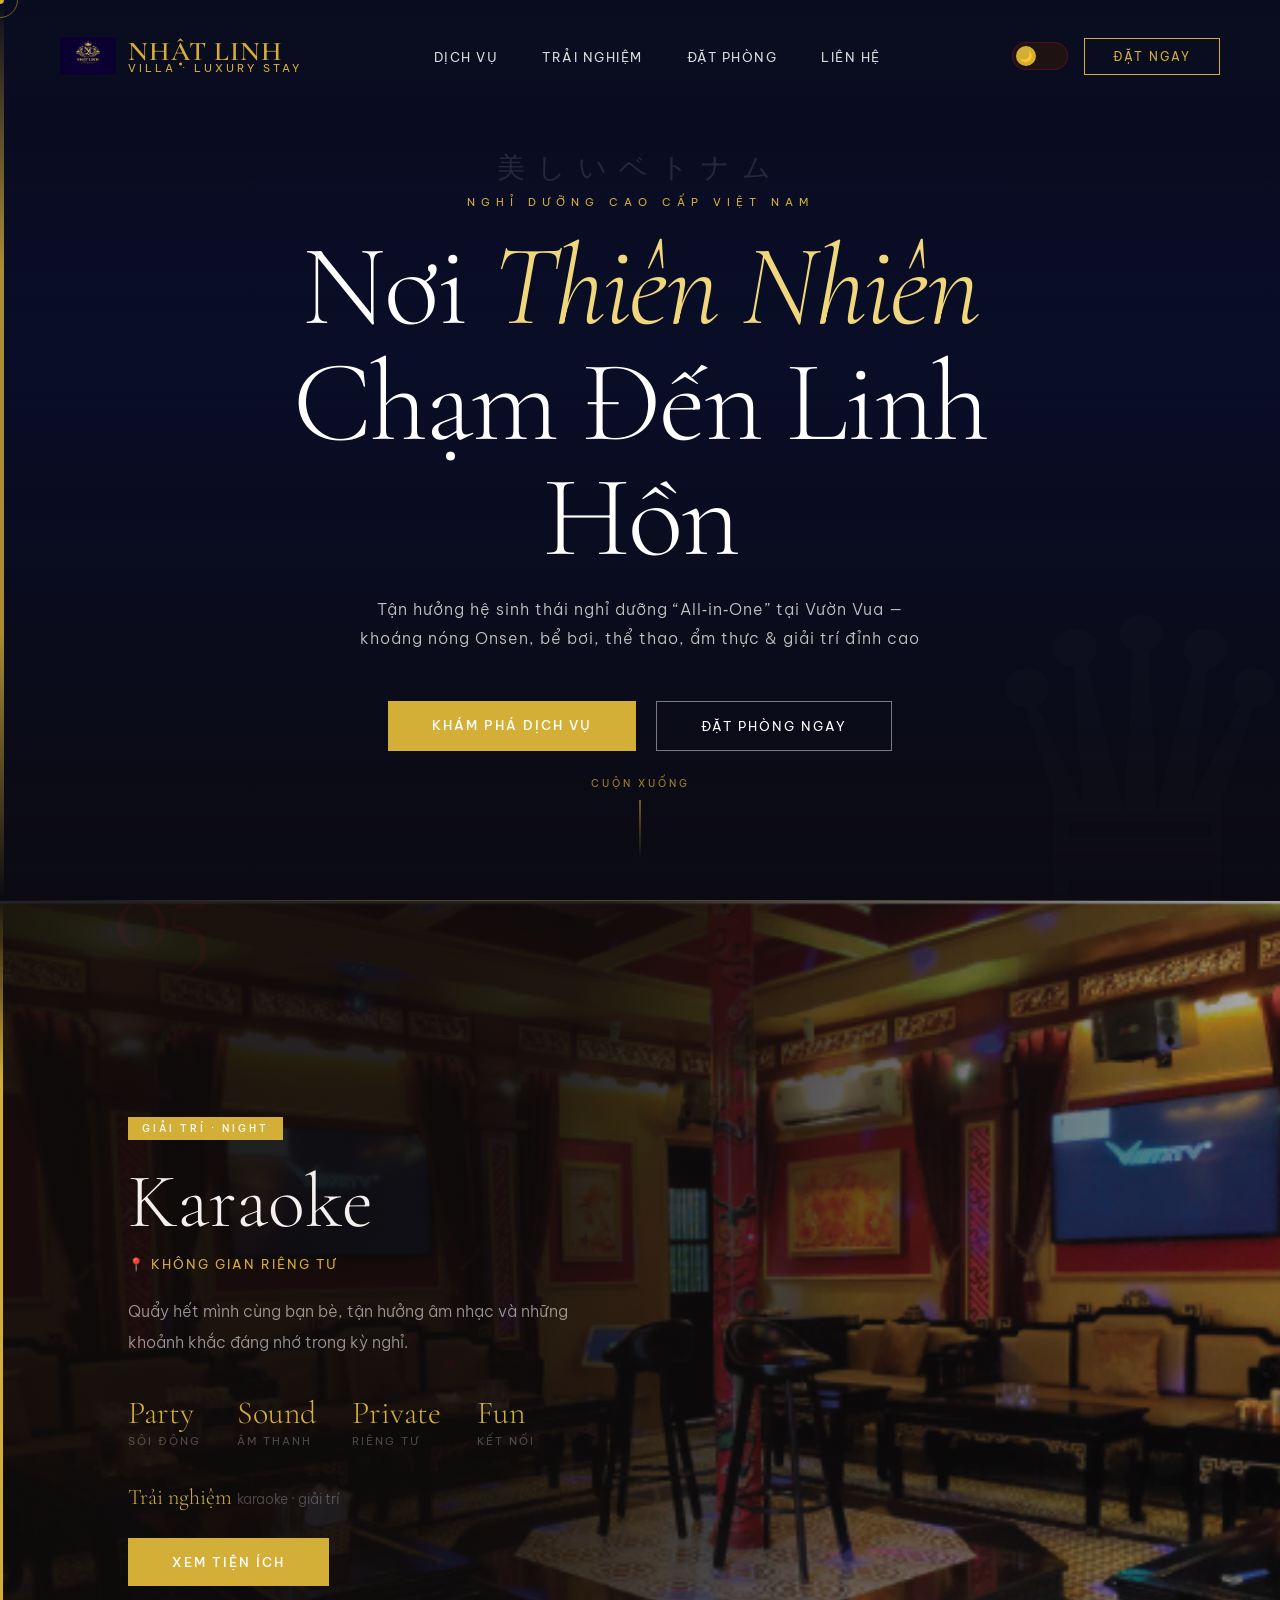
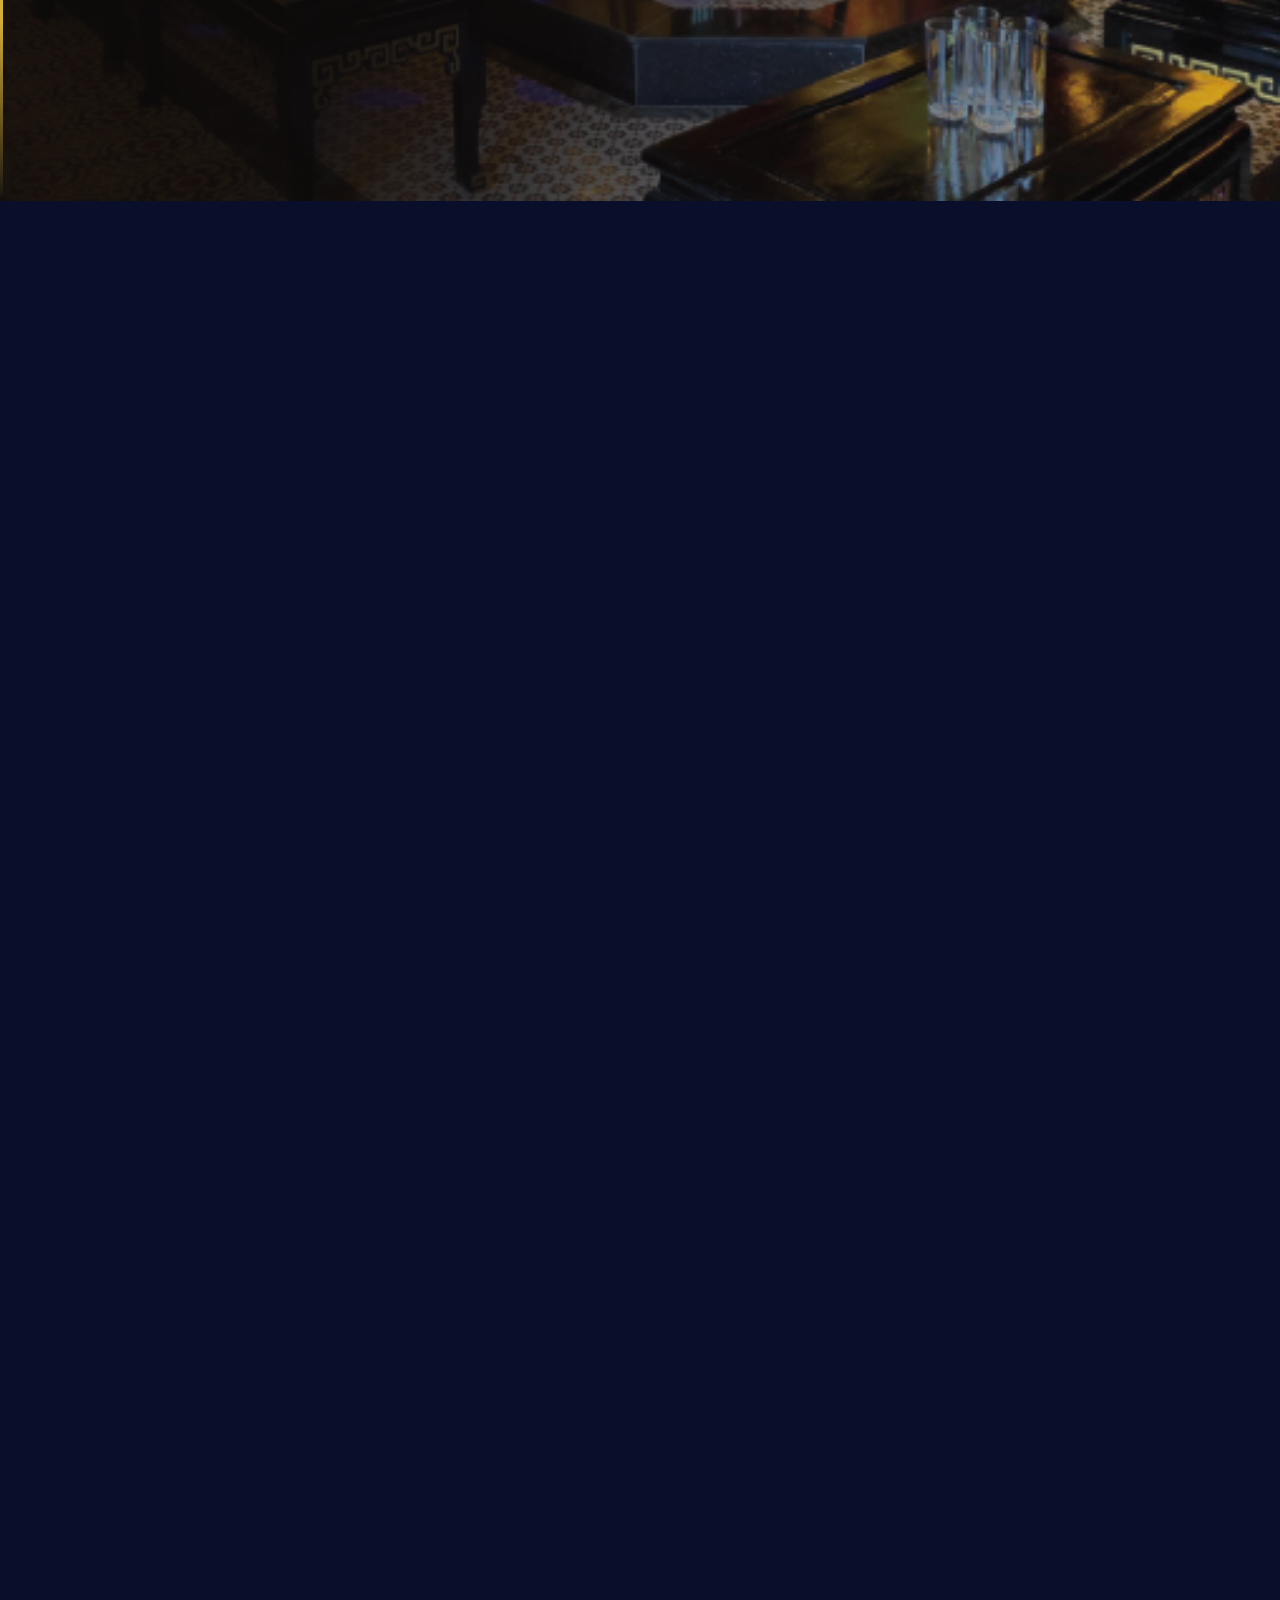
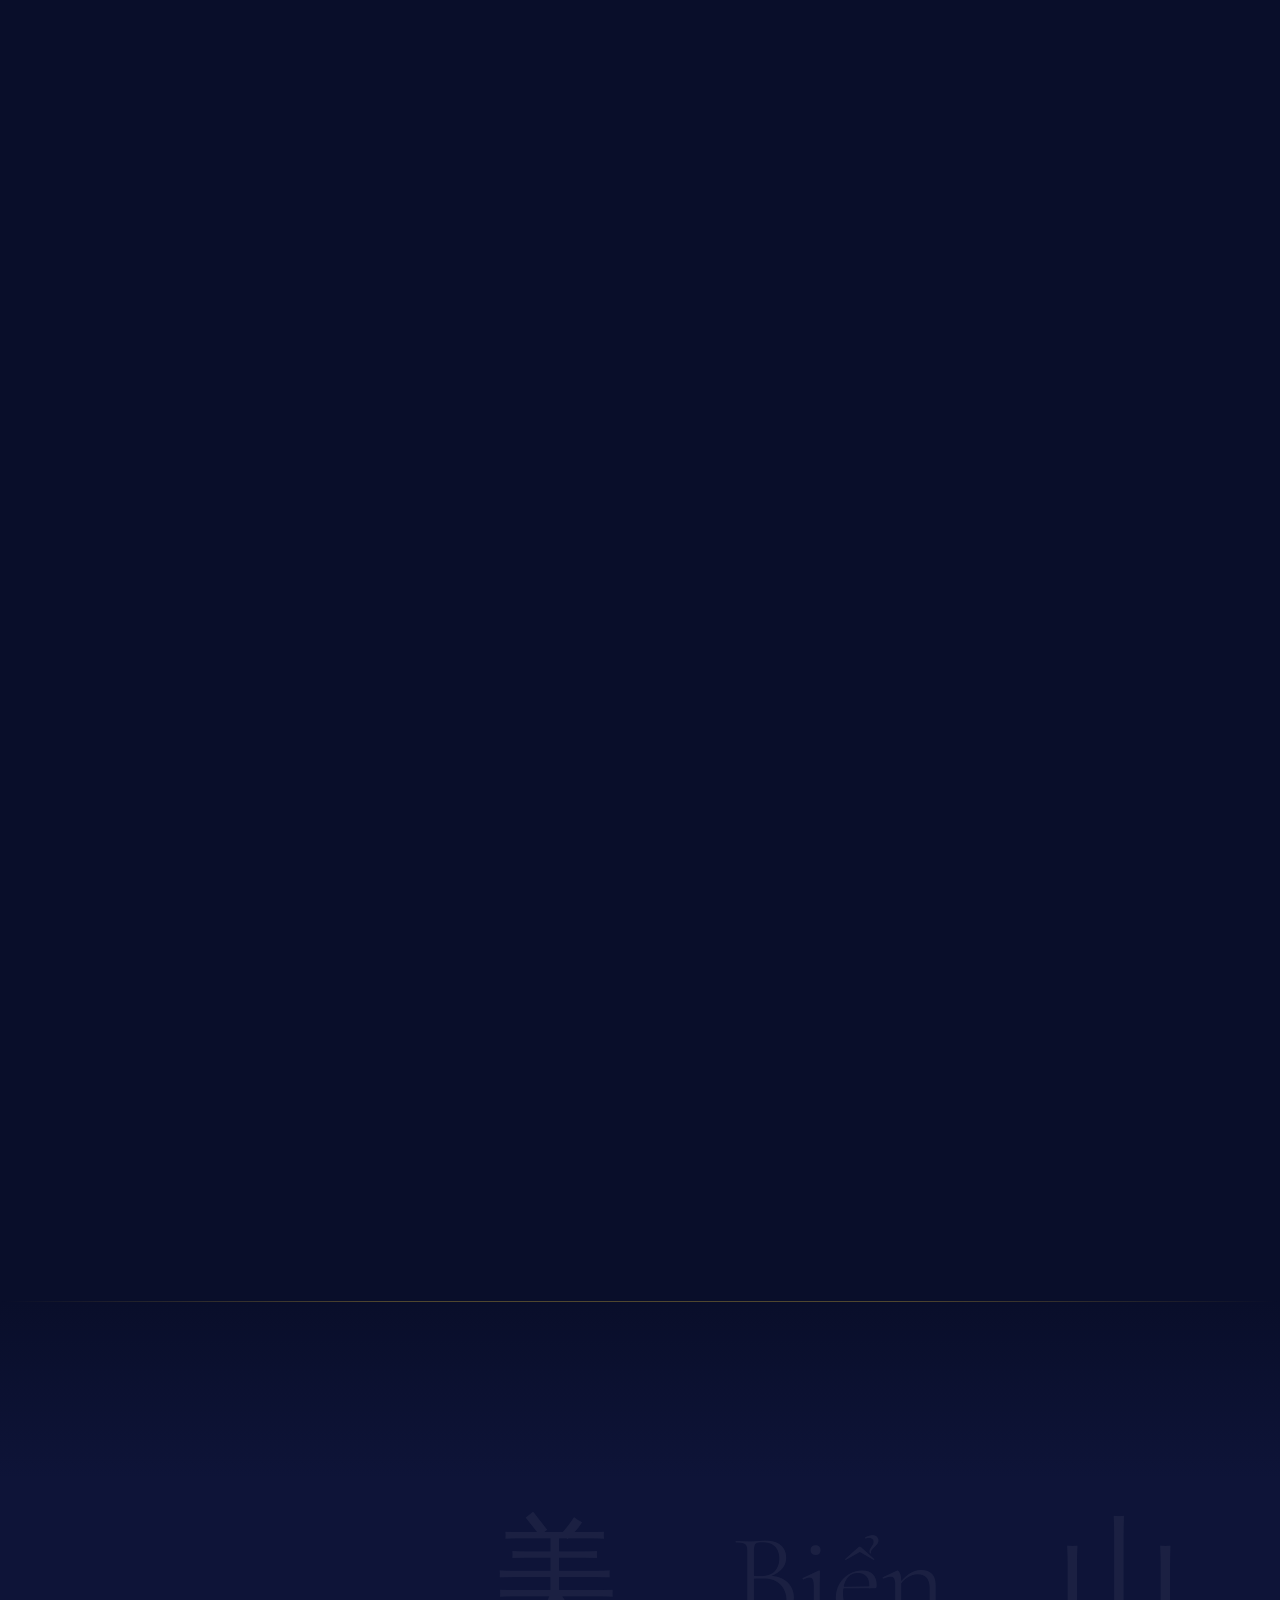
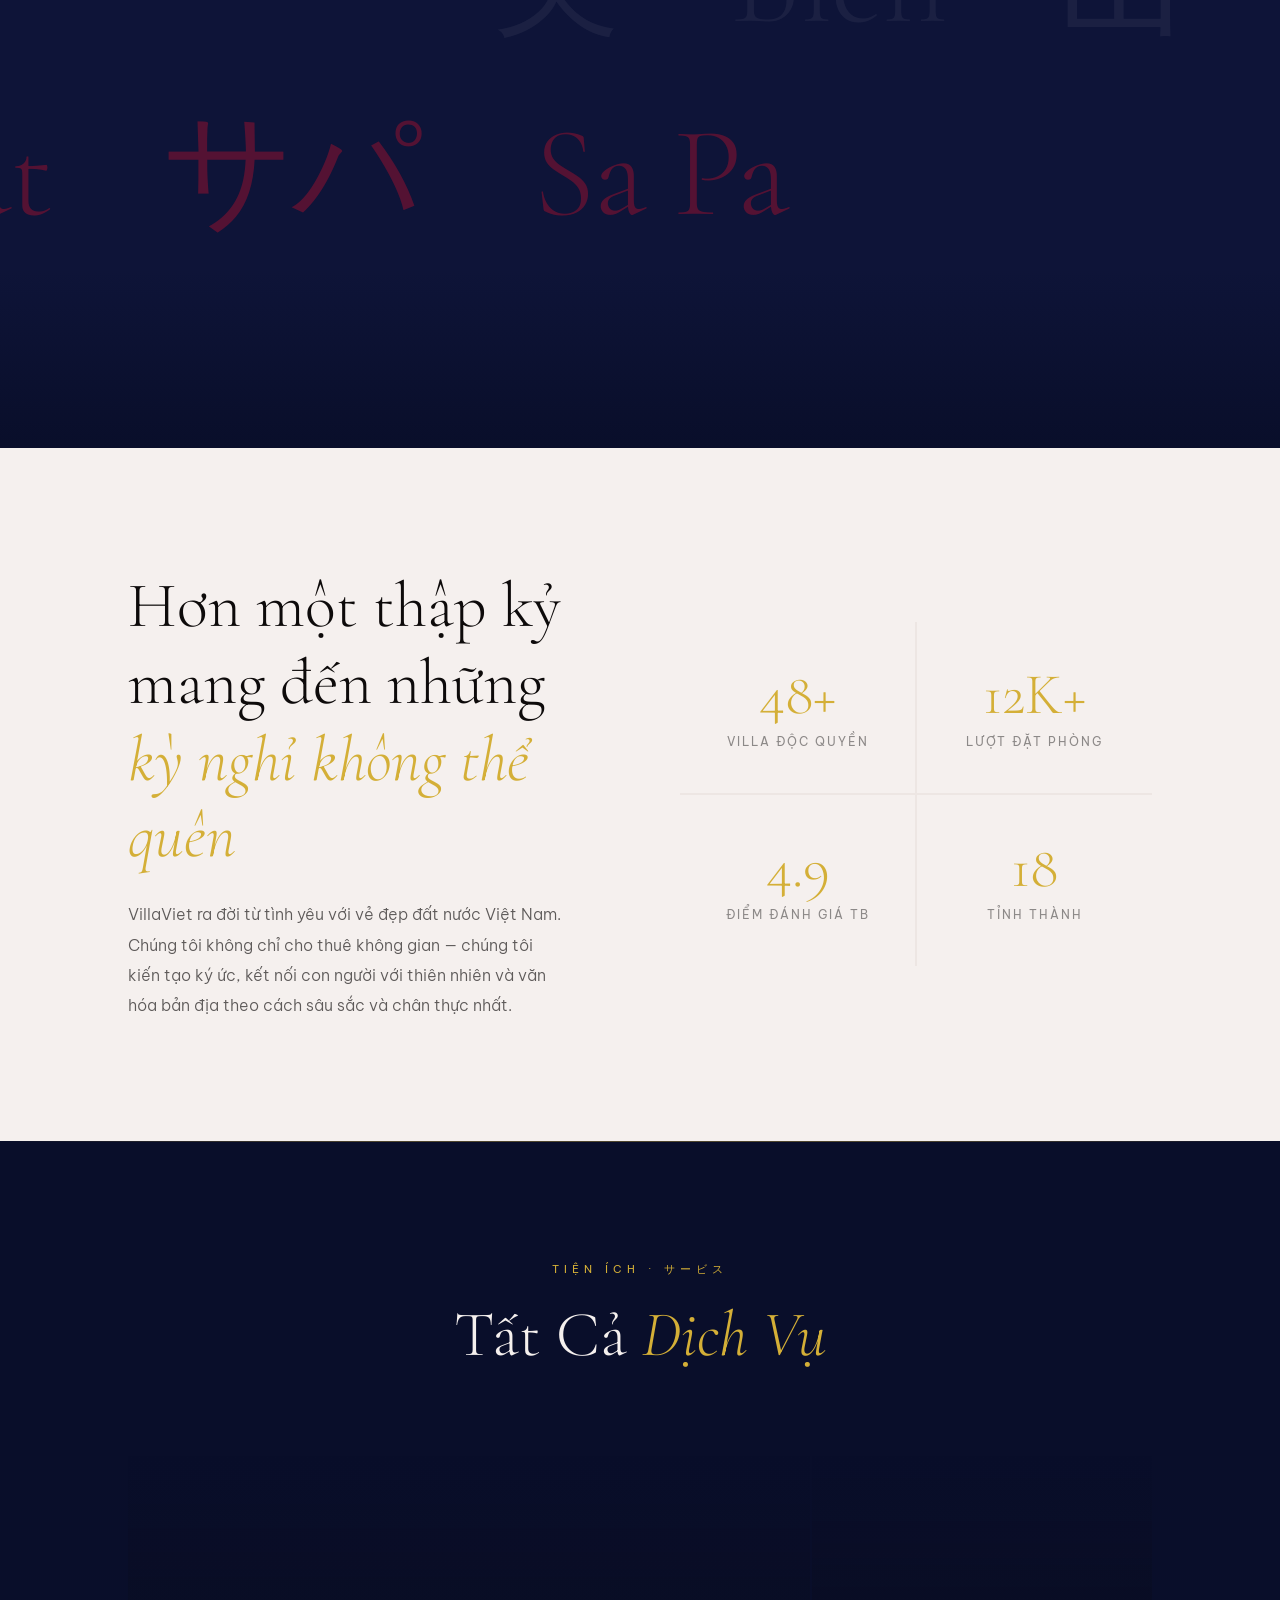
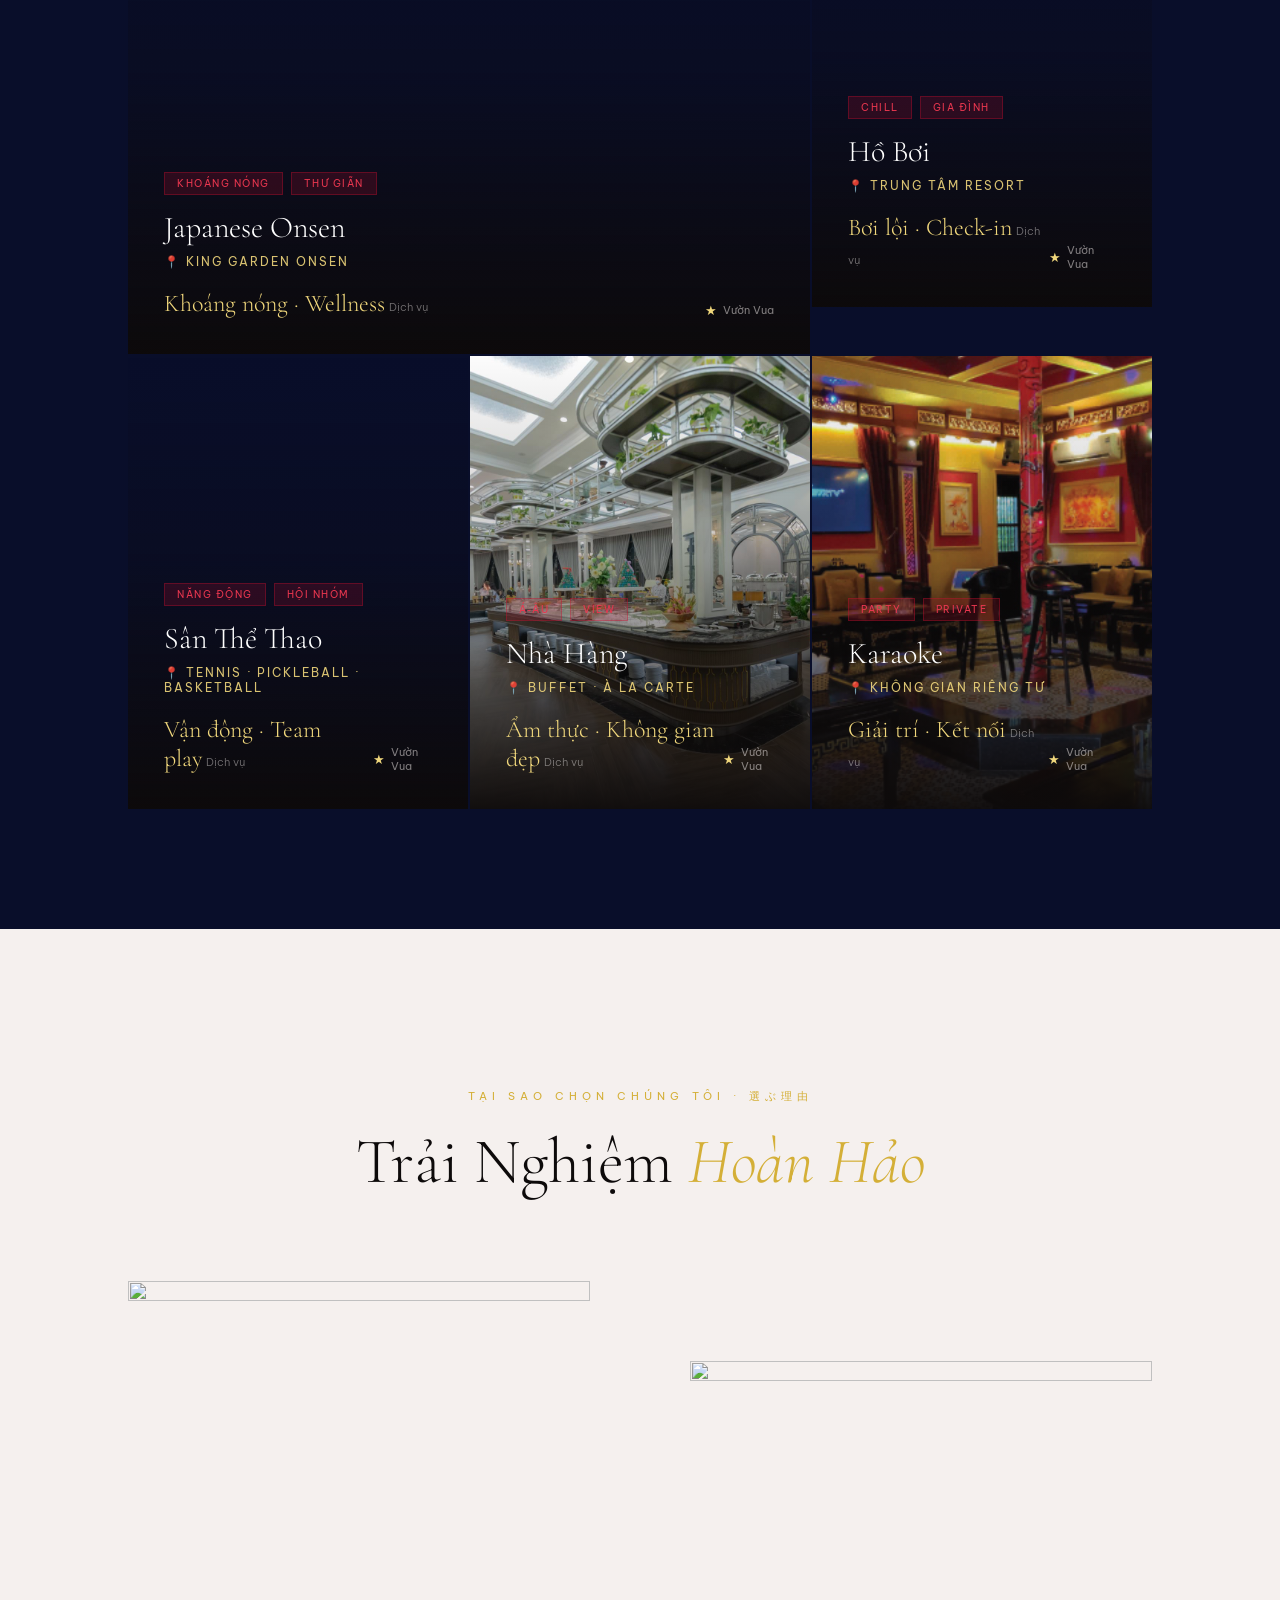
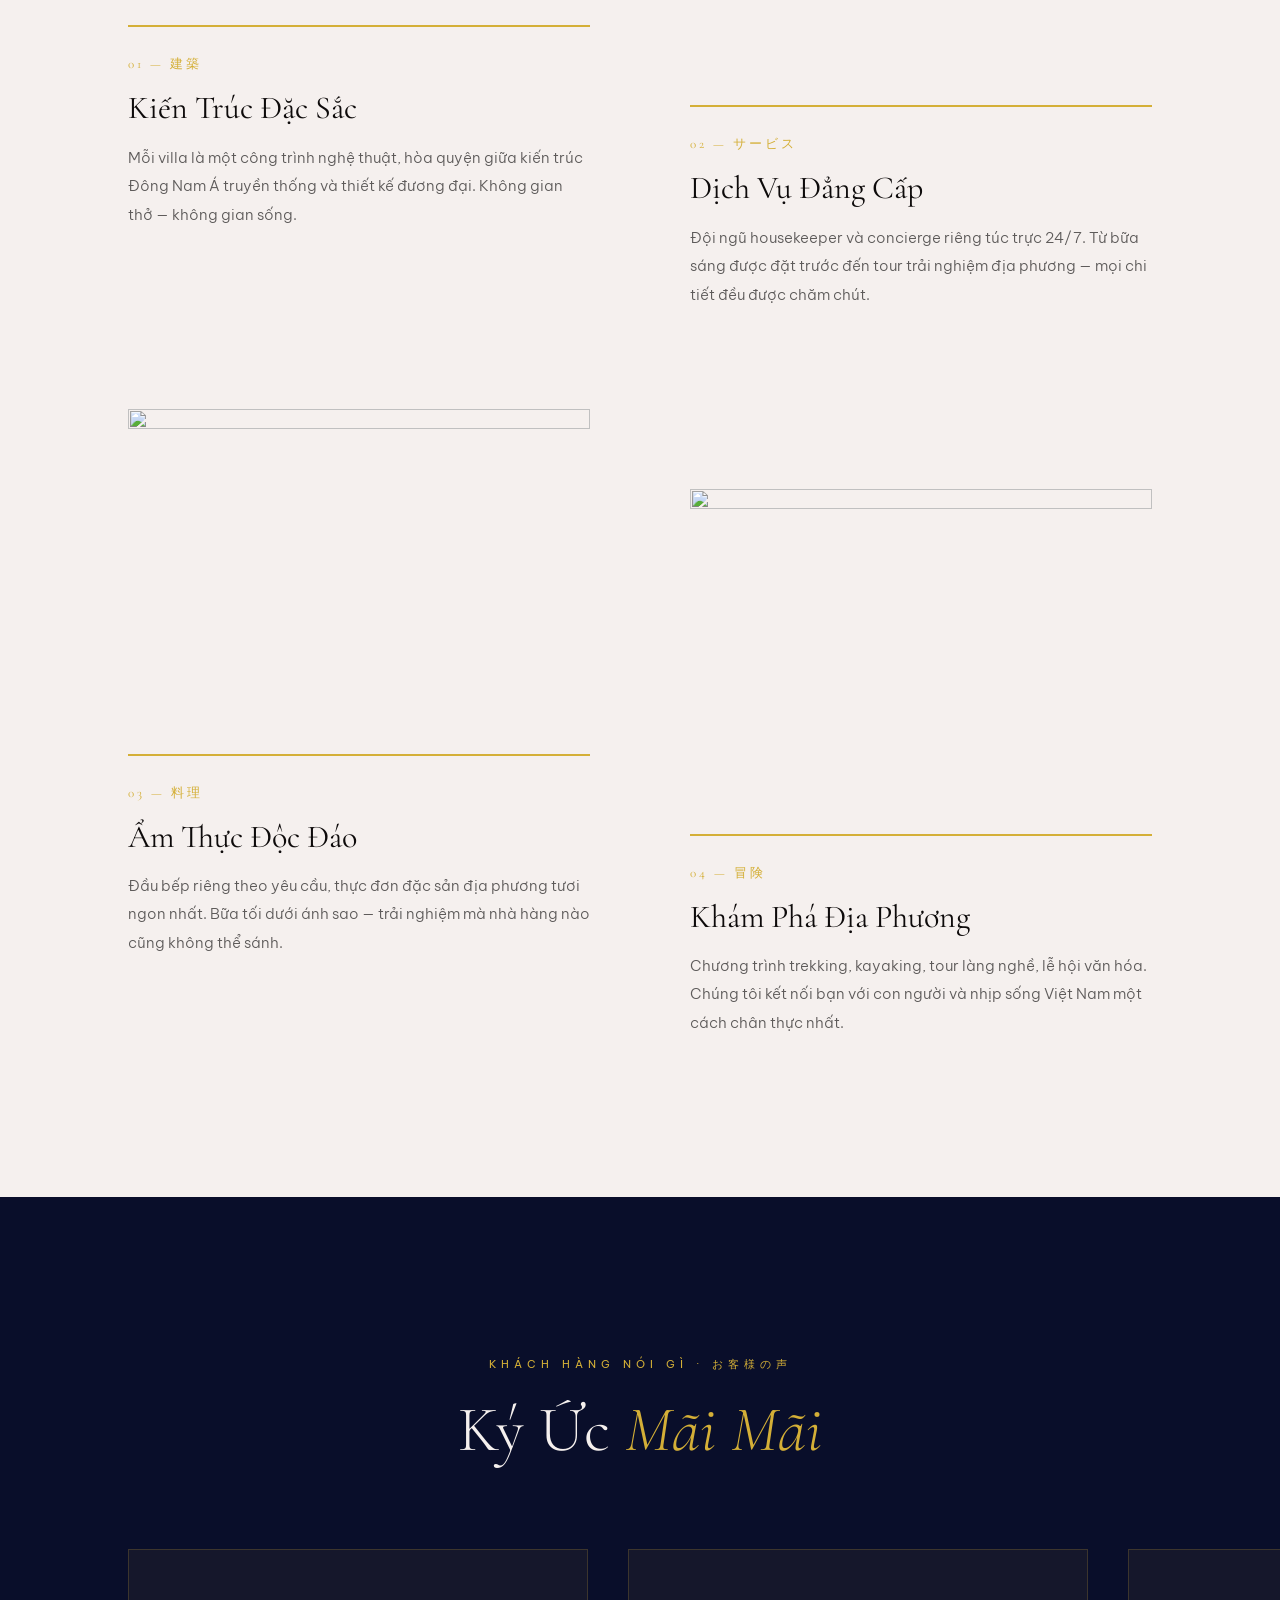
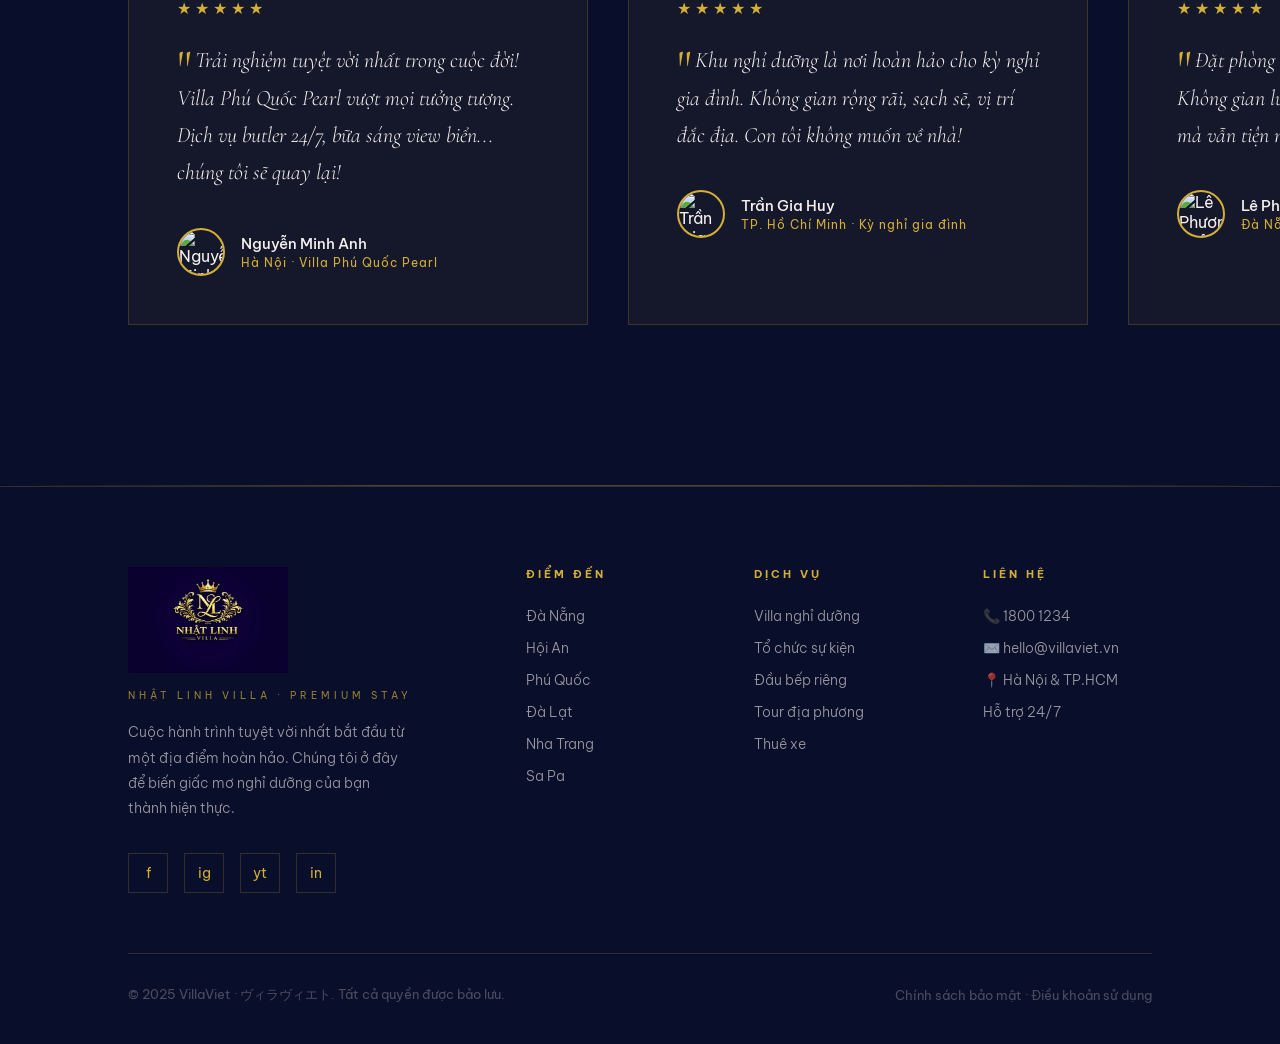
==== index.html @ 4b7b9adb "sds" ====
﻿<!DOCTYPE html>
<html lang="vi" data-theme="dark">
<head>
<meta charset="UTF-8">
<meta name="viewport" content="width=device-width, initial-scale=1.0">
<title>Vườn Vua Resort — Dịch vụ & Trải nghiệm</title>
<link href="https://fonts.googleapis.com/css2?family=Cormorant+Garamond:ital,wght@0,300;0,400;0,600;1,300;1,400&family=Be+Vietnam+Pro:wght@300;400;500;600&display=swap" rel="stylesheet">
<style>
  /* ═══════════════════════════════════════
     JAPANESE PALETTE
     Dark  → Sumi ink  #0D0A0A  + Aka red  #C8102E  + Shiro white  #F5F0EE
     Light → Shiro     #F5F0EE  + Aka red  #C8102E  + Sumi ink dark text
  ═══════════════════════════════════════ */
  :root {
    --red:       #D4AF37;
    --red-deep:  #A67C1C;
    --red-light: #F0D77C;
    --red-pale:  rgba(212,175,55,0.12);
    --red-glow:  rgba(212,175,55,0.25);
    --white:     #F5F0EE;
    --off-white: #EDE6E3;
    --transition-theme: background 0.55s cubic-bezier(0.23,1,0.32,1),
                        color 0.55s cubic-bezier(0.23,1,0.32,1),
                        border-color 0.55s, box-shadow 0.55s;
  }

  /* ── DARK (Sumi) ── */
  [data-theme="dark"] {
    --bg:           #090E2A;
    --bg2:          #0E1438;
    --bg3:          #131B46;
    --surface:      rgba(212,175,55,0.06);
    --surface2:     rgba(212,175,55,0.12);
    --border:       rgba(212,175,55,0.2);
    --border2:      rgba(212,175,55,0.45);
    --text:         #F5F0EE;
    --text2:        rgba(245,240,238,0.6);
    --text3:        rgba(245,240,238,0.28);
    --accent:       var(--red);
    --accent-light: var(--red-light);
    --accent-muted: rgba(200,16,46,0.5);
    --hero-overlay: linear-gradient(to bottom,rgba(13,10,10,0.35) 0%,rgba(13,10,10,0.08) 40%,rgba(13,10,10,0.75) 100%);
    --slide-overlay:linear-gradient(110deg,rgba(13,10,10,0.9) 38%,rgba(13,10,10,0.1) 100%);
    --card-over:    linear-gradient(to top,rgba(13,10,10,0.97) 0%,rgba(13,10,10,0.22) 55%,transparent 100%);
    --stat-bg:      #F5F0EE;
    --stat-grid:    #EDE6E3;
    --stat-text:    #0D0A0A;
    --stat-val:     var(--red);
    --stat-lbl:     rgba(13,10,10,0.45);
    --nav-bg:       rgba(13,10,10,0.93);
    --marquee-dim:  rgba(245,240,238,0.06);
    --marquee-acc:  rgba(200,16,46,0.38);
    --exp-bg:       #F5F0EE;
    --exp-text:     #0D0A0A;
    --exp-text2:    rgba(13,10,10,0.65);
    --exp-num:      var(--red);
    --exp-eyebrow:  var(--red);
    --sw-bg:        #1E1212;
    --sw-border:    rgba(200,16,46,0.3);
    --loader-bg:    #0D0A0A;
    --notif-fg:     #F5F0EE;
  }

  /* ── LIGHT (Shiro) ── */
  [data-theme="light"] {
    --bg:           #EEE7E3;
    --bg2:          #E3DAD6;
    --bg3:          #DAD0CB;
    --surface:      rgba(200,16,46,0.05);
    --surface2:     rgba(200,16,46,0.1);
    --border:       rgba(200,16,46,0.18);
    --border2:      rgba(200,16,46,0.4);
    --text:         #0D0A0A;
    --text2:        rgba(13,10,10,0.6);
    --text3:        rgba(13,10,10,0.3);
    --accent:       var(--red);
    --accent-light: var(--red-deep);
    --accent-muted: rgba(200,16,46,0.45);
    --hero-overlay: linear-gradient(to bottom,rgba(13,10,10,0.35) 0%,rgba(13,10,10,0.12) 40%,rgba(13,10,10,0.66) 100%);
    --slide-overlay:linear-gradient(110deg,rgba(245,240,238,0.8) 38%,rgba(13,10,10,0.2) 100%);
    --card-over:    linear-gradient(to top,rgba(13,10,10,0.96) 0%,rgba(13,10,10,0.22) 55%,transparent 100%);
    --stat-bg:      #0D0A0A;
    --stat-grid:    #1E1212;
    --stat-text:    #F5F0EE;
    --stat-val:     var(--red-light);
    --stat-lbl:     rgba(245,240,238,0.45);
    --nav-bg:       rgba(245,240,238,0.95);
    --marquee-dim:  rgba(13,10,10,0.06);
    --marquee-acc:  rgba(200,16,46,0.35);
    --exp-bg:       #0D0A0A;
    --exp-text:     #F5F0EE;
    --exp-text2:    rgba(245,240,238,0.65);
    --exp-num:      var(--red-light);
    --exp-eyebrow:  var(--red-light);
    --sw-bg:        #EDE6E3;
    --sw-border:    rgba(200,16,46,0.22);
    --loader-bg:    #F5F0EE;
    --notif-fg:     #F5F0EE;
  }

  * { margin:0;padding:0;box-sizing:border-box; }
  html { scroll-behavior:smooth; }
  body { font-family:'Be Vietnam Pro',sans-serif;background:var(--bg);color:var(--text);overflow-x:hidden;cursor:none;transition:var(--transition-theme); }

  /* ── JAPANESE TORII WATERMARK ── */
  body::before {
    content:'♛';
    position:fixed;
    bottom:-60px; right:-40px;
    font-size:400px;
    opacity:0.025;
    pointer-events:none;
    z-index:0;
    line-height:1;
    transition:opacity 0.5s;
  }

  /* ── THEME SWITCH ── */
  .theme-switch { position:relative;width:56px;height:28px;background:var(--sw-bg);border:1px solid var(--sw-border);border-radius:14px;cursor:none;transition:var(--transition-theme);flex-shrink:0; }
  .theme-switch-thumb { position:absolute;top:3px;left:3px;width:20px;height:20px;border-radius:50%;background:var(--red);display:flex;align-items:center;justify-content:center;font-size:11px;transition:transform 0.4s cubic-bezier(0.34,1.56,0.64,1);pointer-events:none; }
  [data-theme="light"] .theme-switch-thumb { transform:translateX(28px); }
  .theme-switch:hover { border-color:var(--red); }

  /* ── CURSOR ── */
  .cursor { position:fixed;width:8px;height:8px;background:var(--red);border-radius:50%;pointer-events:none;z-index:9999;transform:translate(-50%,-50%); }
  .cursor-follower { position:fixed;width:36px;height:36px;border:1px solid var(--red);border-radius:50%;pointer-events:none;z-index:9998;transform:translate(-50%,-50%);transition:all 0.15s ease;opacity:0.5; }

  /* ── PROGRESS ── */
  .scroll-progress { position:fixed;top:0;left:0;height:2px;background:var(--red);z-index:200;transition:width 0.1s linear;width:0%; }

  /* ── NAV ── */
  nav { position:fixed;top:0;left:0;right:0;z-index:100;padding:28px 60px;display:flex;justify-content:space-between;align-items:center;transition:all 0.6s cubic-bezier(0.23,1,0.32,1);gap:24px; }
  nav.scrolled { padding:18px 60px;background:var(--nav-bg);backdrop-filter:blur(20px);border-bottom:1px solid var(--border); }
  .logo { display:flex;align-items:center;gap:12px;color:#fff;text-decoration:none;transition:color 0.4s; }
  .logo img { width:56px;height:56px;object-fit:contain; }
  .logo strong { font-family:'Cormorant Garamond',serif;font-size:27px;font-weight:600;letter-spacing:1px;line-height:1;display:block; }
  nav.scrolled .logo { color:var(--text); }
  .logo span { color:var(--red); }
  .logo-ja { font-size:11px;letter-spacing:3px;color:var(--red);display:block;margin-top:-4px;font-family:'Be Vietnam Pro',sans-serif; }
  .nav-links { display:flex;gap:44px;list-style:none; }
  .nav-links a { color:#fff;text-decoration:none;font-size:13px;font-weight:400;letter-spacing:1.5px;text-transform:uppercase;opacity:0.85;transition:opacity 0.3s,color 0.4s;position:relative; }
  nav.scrolled .nav-links a { color:var(--text); }
  .nav-links a::after { content:'';position:absolute;bottom:-4px;left:0;right:0;height:1px;background:var(--red);transform:scaleX(0);transform-origin:right;transition:transform 0.4s cubic-bezier(0.23,1,0.32,1); }
  .nav-links a:hover { opacity:1; }
  .nav-links a:hover::after { transform:scaleX(1);transform-origin:left; }
  .nav-right { display:flex;align-items:center;gap:16px; }
  .nav-cta { background:transparent;border:1px solid var(--red);color:var(--red);padding:10px 28px;font-family:'Be Vietnam Pro',sans-serif;font-size:12px;letter-spacing:2px;text-transform:uppercase;cursor:none;transition:all 0.4s; }
  .nav-cta:hover { background:var(--red);color:#fff; }

  /* ── HERO ── */
  .hero { position:relative;height:100vh;display:flex;align-items:center;justify-content:center;overflow:hidden; }
  .hero-bg { position:absolute;inset:0;background:url('assets/header.jpg') center/cover no-repeat;transform:scale(1.1); }
  .hero-overlay { position:absolute;inset:0;background:var(--hero-overlay);transition:background 0.55s; }
  /* Red stripe accent */
  .hero-stripe { position:absolute;left:0;top:0;bottom:0;width:4px;background:linear-gradient(to bottom,transparent,var(--red) 30%,var(--red) 70%,transparent);z-index:3;opacity:0.8; }
  .hero-content { position:relative;text-align:center;z-index:2;max-width:900px;padding:0 40px; }
  .hero-eyebrow { font-size:11px;letter-spacing:6px;text-transform:uppercase;color:var(--red);opacity:0;transform:translateY(20px);animation:fadeUp 1s 0.3s cubic-bezier(0.23,1,0.32,1) forwards; }
  .hero-kanji { font-size:clamp(16px,3vw,28px);letter-spacing:12px;color:rgba(245,240,238,0.12);font-family:'Cormorant Garamond',serif;display:block;margin-bottom:8px;opacity:0;transform:translateY(10px);animation:fadeUp 1s 0.5s forwards; }
  .hero-title { font-family:'Cormorant Garamond',serif;font-size:clamp(60px,9vw,128px);font-weight:300;line-height:1;letter-spacing:-2px;margin:20px 0;color:#fff;opacity:0;transform:translateY(30px);animation:fadeUp 1.2s 0.6s cubic-bezier(0.23,1,0.32,1) forwards; }
  .hero-title em { font-style:italic;color:var(--red-light); }
  .hero-sub { font-size:16px;font-weight:300;opacity:0;color:rgba(245,240,238,0.8);letter-spacing:1px;line-height:1.8;transform:translateY(20px);animation:fadeUp 1s 0.95s cubic-bezier(0.23,1,0.32,1) forwards; }
  .hero-actions { display:flex;gap:20px;justify-content:center;margin-top:48px;opacity:0;transform:translateY(20px);animation:fadeUp 1s 1.2s cubic-bezier(0.23,1,0.32,1) forwards; }
  .btn-primary { background:var(--red);color:#fff;border:none;padding:16px 44px;font-family:'Be Vietnam Pro',sans-serif;font-size:13px;letter-spacing:2px;text-transform:uppercase;cursor:none;text-decoration:none;display:inline-block;transition:all 0.4s cubic-bezier(0.23,1,0.32,1);font-weight:500; }
  .btn-primary:hover { background:var(--red-deep);transform:translateY(-2px); }
  .btn-ghost { background:transparent;color:#fff;border:1px solid rgba(255,255,255,0.45);padding:16px 44px;font-family:'Be Vietnam Pro',sans-serif;font-size:13px;letter-spacing:2px;text-transform:uppercase;cursor:none;text-decoration:none;display:inline-block;transition:all 0.4s; }
  .btn-ghost:hover { border-color:#fff; }
  .scroll-hint { position:absolute;bottom:40px;left:50%;transform:translateX(-50%);display:flex;flex-direction:column;align-items:center;gap:10px;opacity:0;animation:fadeIn 1s 2s forwards;z-index:2; }
  .scroll-hint span { font-size:10px;letter-spacing:3px;text-transform:uppercase;color:var(--red);opacity:0.75; }
  .scroll-line { width:1px;height:60px;background:linear-gradient(to bottom,var(--red),transparent);animation:scrollPulse 2s infinite; }

  /* ── STICKY SLIDES ── */
  .sticky-wrapper { position:relative;height:400vh; }
  .sticky-inner { position:sticky;top:0;height:100vh;overflow:hidden;display:flex;align-items:center;justify-content:center; }
  .sticky-slides { position:relative;width:100%;height:100%; }
  .slide { position:absolute;inset:0;display:flex;align-items:center;opacity:0;pointer-events:none;transition:opacity 0.8s cubic-bezier(0.23,1,0.32,1); }
  .slide.active { opacity:1;pointer-events:auto; }
  .slide-bg { position:absolute;inset:0;background-size:cover;background-position:center; }
  .slide-overlay { position:absolute;inset:0;background:var(--slide-overlay);transition:background 0.55s; }
  /* Vertical red bar on slides */
  .slide-bar { position:absolute;left:0;top:0;bottom:0;width:3px;background:linear-gradient(to bottom,transparent,var(--red) 20%,var(--red) 80%,transparent);z-index:3; }
  .slide-content { position:relative;z-index:2;padding:0 10vw;max-width:700px; }
  .slide-number { font-family:'Cormorant Garamond',serif;font-size:120px;font-weight:300;color:rgba(200,16,46,0.07);line-height:1;position:absolute;top:-50px;left:calc(10vw - 15px);letter-spacing:-5px;pointer-events:none; }
  .slide-tag { display:inline-block;background:var(--red);color:#fff;font-size:10px;letter-spacing:3px;text-transform:uppercase;padding:5px 14px;margin-bottom:20px;font-weight:500; }
  .slide-name { font-family:'Cormorant Garamond',serif;font-size:clamp(40px,6vw,80px);font-weight:300;line-height:1.1;margin-bottom:12px;color:var(--text); }
  .slide-loc { color:var(--red);font-size:13px;letter-spacing:2px;text-transform:uppercase;margin-bottom:24px;display:flex;align-items:center;gap:8px; }
  .slide-desc { font-size:16px;line-height:1.9;color:var(--text2);font-weight:300;max-width:480px;margin-bottom:36px; }
  .slide-stats { display:flex;gap:36px;margin-bottom:36px; }
  .s-val { font-family:'Cormorant Garamond',serif;font-size:32px;font-weight:300;color:var(--red); }
  .s-lbl { font-size:11px;letter-spacing:2px;text-transform:uppercase;color:var(--text3);margin-top:2px; }
  .slide-price { font-family:'Cormorant Garamond',serif;font-size:22px;font-weight:300;color:var(--red);margin-bottom:28px; }
  .slide-price span { font-size:14px;color:var(--text3);font-family:'Be Vietnam Pro',sans-serif; }
  .slide-dots { position:absolute;bottom:60px;left:10vw;display:flex;gap:10px;z-index:10; }
  .dot { width:6px;height:6px;border-radius:50%;background:rgba(200,16,46,0.25);transition:all 0.4s;cursor:none; }
  .dot.active { background:var(--red);width:24px;border-radius:3px; }

  /* ── MARQUEE ── */
  .text-scroll-section { background:var(--bg2);padding:180px 0;overflow:hidden;position:relative;transition:background 0.55s; }
  .text-scroll-section::before { content:'';position:absolute;top:0;left:0;right:0;height:180px;background:linear-gradient(to bottom,var(--bg),transparent);z-index:1;transition:background 0.55s; }
  .text-scroll-section::after  { content:'';position:absolute;bottom:0;left:0;right:0;height:180px;background:linear-gradient(to top,var(--bg),transparent);z-index:1;transition:background 0.55s; }
  .big-text-line { white-space:nowrap;font-family:'Cormorant Garamond',serif;font-size:clamp(60px,10vw,130px);font-weight:300;letter-spacing:-2px;padding:10px 0;will-change:transform; }
  .big-text-line.dim { color:var(--marquee-dim); }
  .big-text-line.acc { color:var(--marquee-acc); }
  .big-text-line span { font-style:italic; }

  /* ── STATS ── */
  .stats-section { background:var(--stat-bg);padding:120px 10vw;display:grid;grid-template-columns:1fr 1fr;gap:80px;align-items:center;transition:background 0.55s; }
  .stats-text h2 { font-family:'Cormorant Garamond',serif;font-size:clamp(40px,5vw,70px);font-weight:300;line-height:1.2;color:var(--stat-text);margin-bottom:24px; }
  .stats-text h2 em { font-style:italic;color:var(--stat-val); }
  .stats-text p { font-size:16px;line-height:1.9;color:var(--stat-text);opacity:0.65;font-weight:300;max-width:440px; }
  .stats-grid { display:grid;grid-template-columns:1fr 1fr;gap:2px;background:var(--stat-grid); }
  .stat-box { background:var(--stat-bg);padding:44px 36px;text-align:center;opacity:0;transform:translateY(20px);transition:opacity 0.6s cubic-bezier(0.23,1,0.32,1),transform 0.6s cubic-bezier(0.23,1,0.32,1),background 0.55s; }
  .stat-box.visible { opacity:1;transform:none; }
  .stat-box:nth-child(2){transition-delay:.1s}.stat-box:nth-child(3){transition-delay:.2s}.stat-box:nth-child(4){transition-delay:.3s}
  .stat-box-val { font-family:'Cormorant Garamond',serif;font-size:58px;font-weight:300;color:var(--stat-val);line-height:1; }
  .stat-box-lbl { font-size:12px;letter-spacing:2px;text-transform:uppercase;color:var(--stat-lbl);margin-top:10px; }

  /* ── VILLAS ── */
  .villas-section { background:var(--bg);padding:120px 10vw;transition:background 0.55s; }
  .section-header { text-align:center;margin-bottom:80px; }
  .section-eyebrow { font-size:11px;letter-spacing:5px;text-transform:uppercase;color:var(--red);margin-bottom:20px;display:block; }
  .section-title { font-family:'Cormorant Garamond',serif;font-size:clamp(36px,5vw,64px);font-weight:300;line-height:1.2; }
  .section-title em { font-style:italic;color:var(--red); }
  .villas-grid { display:grid;grid-template-columns:repeat(3,1fr);gap:2px; }
  .villa-card { position:relative;aspect-ratio:3/4;overflow:hidden;cursor:none; }
  .villa-card:first-child { grid-column:span 2;aspect-ratio:auto;min-height:500px; }
  .villa-img { position:absolute;inset:0;background-size:cover;background-position:center;transform:scale(1.05);transition:transform 0.8s cubic-bezier(0.23,1,0.32,1); }
  .villa-card:hover .villa-img { transform:scale(1); }
  .villa-card-overlay { position:absolute;inset:0;background:var(--card-over);transition:all 0.5s; }
  .villa-card:hover .villa-card-overlay { background:linear-gradient(to top,rgba(13,10,10,0.99) 0%,rgba(13,10,10,0.55) 60%,rgba(13,10,10,0.12) 100%); }
  /* Red corner accent on hover */
  .villa-card::after { content:'';position:absolute;top:0;left:0;width:0;height:3px;background:var(--red);transition:width 0.5s cubic-bezier(0.23,1,0.32,1);z-index:4; }
  .villa-card:hover::after { width:100%; }
  .villa-card-content { position:absolute;bottom:0;left:0;right:0;padding:36px; }
  .villa-card-tags { display:flex;gap:8px;flex-wrap:wrap;margin-bottom:14px; }
  .tag { background:rgba(200,16,46,0.18);border:1px solid rgba(200,16,46,0.35);color:#E8374F;font-size:10px;letter-spacing:1.5px;text-transform:uppercase;padding:4px 12px;transition:all 0.3s; }
  .villa-card:hover .tag { background:rgba(200,16,46,0.3); }
  .villa-card-name { font-family:'Cormorant Garamond',serif;font-size:30px;font-weight:300;margin-bottom:8px;color:#fff; }
  .villa-card-loc { font-size:12px;letter-spacing:2px;text-transform:uppercase;color:var(--red-light);margin-bottom:20px;opacity:0.9; }
  .villa-card-meta { display:flex;justify-content:space-between;align-items:flex-end; }
  .villa-price { font-family:'Cormorant Garamond',serif;font-size:24px;font-weight:300;color:var(--red-light); }
  .villa-price small { font-family:'Be Vietnam Pro',sans-serif;font-size:11px;color:rgba(245,240,238,0.45);margin-left:4px; }
  .villa-rating { display:flex;align-items:center;gap:6px;font-size:13px;color:var(--red-light); }
  .villa-rating span { color:rgba(245,240,238,0.5);font-size:11px; }

  /* ── EXPERIENCE ── */
  .experience-section { background:var(--exp-bg);padding:160px 10vw;transition:background 0.55s; }
  .experience-section .section-eyebrow { color:var(--exp-eyebrow); }
  .experience-section .section-title { color:var(--exp-text); }
  .experience-section .section-title em { color:var(--exp-eyebrow); font-style:italic; }
  .experience-grid { display:grid;grid-template-columns:1fr 1fr;gap:100px;align-items:start;margin-top:80px; }
  .experience-item { opacity:0;transform:translateY(40px);transition:all 0.8s cubic-bezier(0.23,1,0.32,1); }
  .experience-item.visible { opacity:1;transform:none; }
  .experience-item:nth-child(2){transition-delay:.15s;margin-top:80px}
  .experience-item:nth-child(3){transition-delay:.1s}
  .experience-item:nth-child(4){transition-delay:.25s;margin-top:80px}
  .exp-img { width:100%;aspect-ratio:4/3;object-fit:cover;display:block;margin-bottom:28px;border-bottom:2px solid var(--red); }
  .exp-num { font-family:'Cormorant Garamond',serif;font-size:13px;color:var(--exp-num);letter-spacing:3px;margin-bottom:16px;display:block; }
  .exp-title { font-family:'Cormorant Garamond',serif;font-size:32px;font-weight:400;line-height:1.2;margin-bottom:16px;color:var(--exp-text); }
  .exp-desc { font-size:15px;line-height:1.9;color:var(--exp-text2);font-weight:300; }

  /* ── TESTIMONIALS ── */
  .testimonials-section { background:var(--bg);padding:160px 10vw;position:relative;overflow:hidden;transition:background 0.55s; }
  .testimonials-track { display:flex;gap:40px;animation:marqueeLeft 40s linear infinite;width:max-content;margin-top:80px; }
  .testimonials-track:hover { animation-play-state:paused; }
  .testimonial-card { background:var(--surface);border:1px solid var(--border);padding:48px;width:460px;flex-shrink:0;transition:border-color 0.4s,background 0.5s;position:relative;overflow:hidden; }
  .testimonial-card::before { content:'';position:absolute;top:0;left:0;right:0;height:2px;background:transparent;transition:background 0.4s; }
  .testimonial-card:hover { border-color:var(--border2); }
  .testimonial-card:hover::before { background:var(--red); }
  .testimonial-stars { display:flex;gap:4px;margin-bottom:24px; }
  .star { color:var(--red);font-size:16px; }
  .testimonial-text { font-family:'Cormorant Garamond',serif;font-size:22px;font-weight:300;font-style:italic;line-height:1.7;color:var(--text);margin-bottom:36px;transition:color 0.55s; }
  .testimonial-text::before { content:'"';color:var(--red);font-size:52px;line-height:0;vertical-align:-0.35em;margin-right:4px;font-style:normal; }
  .testimonial-author { display:flex;align-items:center;gap:16px; }
  .testimonial-avatar { width:48px;height:48px;border-radius:50%;object-fit:cover;border:2px solid var(--red); }
  .testimonial-name { font-weight:500;font-size:15px;margin-bottom:2px;color:var(--text);transition:color 0.55s; }
  .testimonial-meta { font-size:12px;color:var(--red);letter-spacing:1px; }

  /* ── FOOTER ── */
  footer { background:var(--bg);border-top:1px solid var(--border);padding:80px 10vw 40px;transition:background 0.55s; }
  .footer-grid { display:grid;grid-template-columns:2fr 1fr 1fr 1fr;gap:60px;margin-bottom:60px; }
  .footer-logo { font-family:'Cormorant Garamond',serif;font-size:36px;font-weight:300;letter-spacing:3px;margin-bottom:6px;color:var(--text); }
  .footer-logo span { color:var(--red); }
  .footer-ja { font-size:10px;letter-spacing:4px;color:var(--red);opacity:0.7;margin-bottom:18px;display:block; }
  .footer-tagline { font-size:14px;line-height:1.8;color:var(--text2);font-weight:300;max-width:280px;margin-bottom:32px; }
  .footer-socials { display:flex;gap:16px; }
  .social-link { width:40px;height:40px;border:1px solid var(--border);display:flex;align-items:center;justify-content:center;color:var(--red);font-size:14px;text-decoration:none;transition:all 0.3s; }
  .social-link:hover { border-color:var(--red);background:var(--red-pale); }
  .footer-col h4 { font-size:11px;letter-spacing:3px;text-transform:uppercase;color:var(--red);margin-bottom:24px; }
  .footer-links { list-style:none;display:flex;flex-direction:column;gap:12px; }
  .footer-links a { color:var(--text2);text-decoration:none;font-size:14px;font-weight:300;transition:color 0.3s;cursor:none; }
  .footer-links a:hover { color:var(--red); }
  .footer-bottom { border-top:1px solid var(--border);padding-top:32px;display:flex;justify-content:space-between;align-items:center;color:var(--text3);font-size:13px; }

  /* ── LOADER ── */
  .loader { position:fixed;inset:0;background:var(--loader-bg);z-index:1000;display:flex;align-items:center;justify-content:center;flex-direction:column;gap:24px;transition:opacity 0.8s,visibility 0.8s; }
  .loader.hidden { opacity:0;visibility:hidden; }
  .loader-circle { width:60px;height:60px;border:1px solid rgba(200,16,46,0.2);border-radius:50%;display:flex;align-items:center;justify-content:center;margin-bottom:8px;animation:pulseBorder 2s infinite; }
  .loader-torii { font-size:28px; }
  .loader-logo { font-family:'Cormorant Garamond',serif;font-size:44px;font-weight:300;letter-spacing:6px;color:var(--text);animation:fadeIn 0.8s forwards; }
  .loader-logo span { color:var(--red); }
  .loader-bar { width:200px;height:1px;background:rgba(200,16,46,0.15);position:relative;overflow:hidden; }
  .loader-bar-fill { position:absolute;top:0;left:0;height:100%;background:var(--red);animation:loaderFill 1.8s cubic-bezier(0.23,1,0.32,1) forwards; }
  @keyframes pulseBorder { 0%,100%{box-shadow:0 0 0 0 rgba(200,16,46,0.3)}50%{box-shadow:0 0 0 10px rgba(200,16,46,0)} }

  /* ── NOTIFICATION ── */
  .notification { position:fixed;bottom:40px;right:40px;background:var(--red);color:#fff;padding:16px 28px;font-size:13px;font-weight:500;letter-spacing:0.5px;z-index:500;transform:translateY(100px);opacity:0;transition:all 0.5s cubic-bezier(0.23,1,0.32,1);max-width:320px; }
  .notification.show { transform:none;opacity:1; }

  /* ── REVEAL ── */
  .reveal { opacity:0;transform:translateY(40px);transition:all 0.9s cubic-bezier(0.23,1,0.32,1); }
  .reveal.visible { opacity:1;transform:none; }

  /* ── DIVIDER ── */
  .red-divider { height:1px;background:linear-gradient(to right,transparent,var(--red) 30%,var(--red) 70%,transparent);opacity:0.35;margin:0; }

  /* ── ANIMATIONS ── */
  @keyframes fadeUp  { to{opacity:1;transform:none} }
  @keyframes fadeIn  { to{opacity:1} }
  @keyframes scrollPulse { 0%,100%{opacity:1}50%{opacity:0.3} }
  @keyframes marqueeLeft { from{transform:translateX(0)}to{transform:translateX(-50%)} }
  @keyframes loaderFill  { from{width:0}to{width:100%} }

  /* ── MOBILE ── */
  @media(max-width:768px){
    nav{padding:20px 24px}nav.scrolled{padding:14px 24px}.nav-links{display:none}
    .hero{height:88vh}.hero-title{font-size:clamp(42px,13vw,74px)}.hero-sub{font-size:14px;line-height:1.7}
    .hero-actions{flex-direction:column;gap:12px}
    .slide-number{font-size:78px;top:-30px}.slide-name{font-size:clamp(28px,8vw,44px)}
    .slide-stats{gap:16px;flex-wrap:wrap}.slide-desc{font-size:14px;line-height:1.7}
    .testimonial-card{width:86vw;padding:30px}
    .villas-grid{grid-template-columns:1fr}.villa-card:first-child{grid-column:span 1}
    .experience-grid,.stats-section,.footer-grid{grid-template-columns:1fr;gap:60px}
    .form-row{grid-template-columns:1fr}.footer-grid{grid-template-columns:1fr 1fr}
    .slide-content{padding:0 6vw;max-width:none}
    .villas-section,.experience-section,.testimonials-section,.stats-section{padding:80px 5vw}
  }
  @media(max-width:520px){
    body{cursor:auto}.cursor,.cursor-follower{display:none}
    .hero{height:82vh}.hero-kanji{letter-spacing:6px}.hero-eyebrow{letter-spacing:3px}
    .stats-text h2,.section-title{font-size:clamp(30px,9vw,44px)}
    .footer-grid{grid-template-columns:1fr}
  }
</style>
</head>
<body>

<div class="loader" id="loader">
  <div class="loader-circle"><span class="loader-torii">⛩</span></div>
  <div class="loader-logo">Vườn<span>Vua</span></div>
  <div class="loader-bar"><div class="loader-bar-fill"></div></div>
</div>

<div class="scroll-progress" id="scrollProgress"></div>
<div class="cursor" id="cursor"></div>
<div class="cursor-follower" id="cursorFollower"></div>
<div class="notification" id="notification"></div>

<!-- NAV -->
<nav id="nav">
  <a href="#" class="logo">
    <img src="assets/nhat-linh-logo.png" alt="Nhật Linh Villa logo">
    <span>
      <strong>NHẬT LINH</strong>
      <span class="logo-ja">VILLA · LUXURY STAY</span>
    </span>
  </a>
  <ul class="nav-links">
    <li><a href="#services">Dịch vụ</a></li>
    <li><a href="#experience">Trải nghiệm</a></li>
    <li><a href="booking.html">Đặt phòng</a></li>
    <li><a href="#contact">Liên hệ</a></li>
  </ul>
  <div class="nav-right">
    <button class="theme-switch" id="themeSwitch" aria-label="Toggle theme">
      <div class="theme-switch-thumb"><span id="themeIcon">🌙</span></div>
    </button>
    <button class="nav-cta" onclick="window.location.href='booking.html'">Đặt ngay</button>
  </div>
</nav>

<!-- HERO -->
<section class="hero">
  <div class="hero-bg" id="heroBg"></div>
  <div class="hero-overlay"></div>
  <div class="hero-stripe"></div>
  <div class="hero-content">
    <span class="hero-kanji">美しいベトナム</span>
    <p class="hero-eyebrow">Nghỉ Dưỡng Cao Cấp Việt Nam</p>
    <h1 class="hero-title">Nơi <em>Thiên Nhiên</em><br>Chạm Đến Linh Hồn</h1>
    <p class="hero-sub">Tận hưởng hệ sinh thái nghỉ dưỡng “All‑in‑One” tại Vườn Vua —<br>khoáng nóng Onsen, bể bơi, thể thao, ẩm thực & giải trí đỉnh cao</p>
    <div class="hero-actions">
      <a href="#services" class="btn-primary">Khám Phá Dịch Vụ</a>
      <a href="booking.html" class="btn-ghost">Đặt Phòng Ngay</a>
    </div>
  </div>
  <div class="scroll-hint"><span>Cuộn xuống</span><div class="scroll-line"></div></div>
</section>

<div class="red-divider"></div>

<!-- STICKY SCROLL -->
<div class="sticky-wrapper" id="stickyWrapper">
  <div class="sticky-inner">
    <div class="sticky-slides">

      <div class="slide" id="slide-0">
        <div class="slide-bg" style="background-image:url('assets/onsen.jpg')"></div>
        <div class="slide-overlay"></div>
        <div class="slide-bar"></div>
        <div class="slide-number">01</div>
        <div class="slide-content">
          <div class="slide-tag">Khoáng nóng · 癒し</div>
          <h2 class="slide-name">Japanese Onsen</h2>
          <div class="slide-loc">📍 King Garden Onsen · Vườn Vua</div>
          <p class="slide-desc">Đắm mình trong dòng khoáng nóng thư giãn, không gian xanh mát và trải nghiệm wellness trọn vẹn cho cả gia đình.</p>
          <div class="slide-stats">
            <div><div class="s-val">40°C</div><div class="s-lbl">Khoáng nóng</div></div>
            <div><div class="s-val">Zen</div><div class="s-lbl">Thư giãn</div></div>
            <div><div class="s-val">Spa</div><div class="s-lbl">Wellness</div></div>
            <div><div class="s-val">Family</div><div class="s-lbl">Cho mọi lứa tuổi</div></div>
          </div>
          <div class="slide-price">Trải nghiệm <span>khoáng nóng · onsen</span></div>
          <a href="#services" class="btn-primary">Xem Tiện Ích</a>
        </div>
        <div class="slide-dots" id="slideDots"></div>
      </div>

      <div class="slide" id="slide-1">
        <div class="slide-bg" style="background-image:url('assets/pool.png')"></div>
        <div class="slide-overlay"></div>
        <div class="slide-bar"></div>
        <div class="slide-number">02</div>
        <div class="slide-content">
          <div class="slide-tag">Giải nhiệt · Chill</div>
          <h2 class="slide-name">Hồ Bơi</h2>
          <div class="slide-loc">📍 Trung tâm resort</div>
          <p class="slide-desc">Bơi lội thư thái, check‑in cảnh quan xanh mát và tận hưởng khoảnh khắc hoàng hôn giữa thiên nhiên.</p>
          <div class="slide-stats">
            <div><div class="s-val">View</div><div class="s-lbl">Thiên nhiên</div></div>
            <div><div class="s-val">Chill</div><div class="s-lbl">Thư giãn</div></div>
            <div><div class="s-val">Photo</div><div class="s-lbl">Check‑in</div></div>
            <div><div class="s-val">All day</div><div class="s-lbl">Tận hưởng</div></div>
          </div>
          <div class="slide-price">Trải nghiệm <span>bơi lội · thư giãn</span></div>
          <a href="#services" class="btn-primary">Xem Tiện Ích</a>
        </div>
      </div>

      <div class="slide" id="slide-2">
        <div class="slide-bg" style="background-image:url('assets/tennis.jpg')"></div>
        <div class="slide-overlay"></div>
        <div class="slide-bar"></div>
        <div class="slide-number">03</div>
      
        <div class="slide-content">
          <div class="slide-tag">Thể thao · Sport</div>
          <h2 class="slide-name">Sân Tennis</h2>
          <div class="slide-loc">📍 Tiêu chuẩn quốc tế</div>
      
          <p class="slide-desc">
            Trải nghiệm sân tennis chuyên nghiệp, phù hợp cho luyện tập và thi đấu.
          </p>
      
          <div class="slide-stats">
            <div><div class="s-val">Pro</div><div class="s-lbl">Tiêu chuẩn</div></div>
            <div><div class="s-val">Match</div><div class="s-lbl">Thi đấu</div></div>
            <div><div class="s-val">Train</div><div class="s-lbl">Luyện tập</div></div>
            <div><div class="s-val">Day</div><div class="s-lbl">All day</div></div>
          </div>
      
          <a href="#services" class="btn-primary">Xem Tiện Ích</a>
        </div>
      </div>

      <div class="slide" id="slide-3">
        <div class="slide-bg" style="background-image:url('assets/pickleball.jpg')"></div>
        <div class="slide-overlay"></div>
        <div class="slide-bar"></div>
        <div class="slide-number">04</div>
      
        <div class="slide-content">
          <div class="slide-tag">Thể thao · Sport</div>
          <h2 class="slide-name">Sân Pickleball</h2>
          <div class="slide-loc">📍 Xu hướng mới</div>
      
          <p class="slide-desc">
            Bộ môn kết hợp giữa tennis và cầu lông, dễ chơi và cực kỳ gây nghiện.
          </p>
      
          <div class="slide-stats">
            <div><div class="s-val">Fun</div><div class="s-lbl">Giải trí</div></div>
            <div><div class="s-val">Easy</div><div class="s-lbl">Dễ chơi</div></div>
            <div><div class="s-val">Group</div><div class="s-lbl">Bạn bè</div></div>
            <div><div class="s-val">Trend</div><div class="s-lbl">Hot</div></div>
          </div>
      
          <a href="#services" class="btn-primary">Xem Tiện Ích</a>
        </div>
      </div>

      <div class="slide" id="slide-4">
        <div class="slide-bg" style="background-image:url('assets/basketball.jpg')"></div>
        <div class="slide-overlay"></div>
        <div class="slide-bar"></div>
        <div class="slide-number">05</div>
      
        <div class="slide-content">
          <div class="slide-tag">Thể thao · Sport</div>
          <h2 class="slide-name">Sân Bóng Rổ</h2>
          <div class="slide-loc">📍 Sôi động</div>
      
          <p class="slide-desc">
            Không gian lý tưởng cho hoạt động nhóm, thi đấu và giải trí năng động.
          </p>
      
          <div class="slide-stats">
            <div><div class="s-val">Team</div><div class="s-lbl">Đồng đội</div></div>
            <div><div class="s-val">Fast</div><div class="s-lbl">Nhanh</div></div>
            <div><div class="s-val">Energy</div><div class="s-lbl">Năng lượng</div></div>
            <div><div class="s-val">Play</div><div class="s-lbl">Giải trí</div></div>
          </div>
      
          <a href="#services" class="btn-primary">Xem Tiện Ích</a>
        </div>
      </div>

      <div class="slide" id="slide-5">
        <div class="slide-bg" style="background-image:url('assets/restaurant.jpg')"></div>
        <div class="slide-overlay"></div>
        <div class="slide-bar"></div>
        <div class="slide-number">04</div>
        <div class="slide-content">
          <div class="slide-tag">Ẩm thực · 料理</div>
          <h2 class="slide-name">Nhà Hàng</h2>
          <div class="slide-loc">📍 Buffet · À la carte</div>
          <p class="slide-desc">Thực đơn đa dạng Á‑Âu, không gian sang trọng và góc view đẹp — lý tưởng cho gia đình & hội nhóm.</p>
          <div class="slide-stats">
            <div><div class="s-val">Á‑Âu</div><div class="s-lbl">Đa dạng</div></div>
            <div><div class="s-val">Buffet</div><div class="s-lbl">Sẵn sàng</div></div>
            <div><div class="s-val">View</div><div class="s-lbl">Check‑in</div></div>
            <div><div class="s-val">Group</div><div class="s-lbl">Hội nhóm</div></div>
          </div>
          <div class="slide-price">Trải nghiệm <span>ẩm thực · thưởng vị</span></div>
          <a href="#services" class="btn-primary">Xem Tiện Ích</a>
        </div>
      </div>

      <div class="slide" id="slide-6">
        <div class="slide-bg" style="background-image:url('assets/karaoke.jpg')"></div>
        <div class="slide-overlay"></div>
        <div class="slide-bar"></div>
        <div class="slide-number">05</div>
        <div class="slide-content">
          <div class="slide-tag">Giải trí · Night</div>
          <h2 class="slide-name">Karaoke</h2>
          <div class="slide-loc">📍 Không gian riêng tư</div>
          <p class="slide-desc">Quẩy hết mình cùng bạn bè, tận hưởng âm nhạc và những khoảnh khắc đáng nhớ trong kỳ nghỉ.</p>
          <div class="slide-stats">
            <div><div class="s-val">Party</div><div class="s-lbl">Sôi động</div></div>
            <div><div class="s-val">Sound</div><div class="s-lbl">Âm thanh</div></div>
            <div><div class="s-val">Private</div><div class="s-lbl">Riêng tư</div></div>
            <div><div class="s-val">Fun</div><div class="s-lbl">Kết nối</div></div>
          </div>
          <div class="slide-price">Trải nghiệm <span>karaoke · giải trí</span></div>
          <a href="#services" class="btn-primary">Xem Tiện Ích</a>
        </div>
      </div>

    </div>
  </div>
</div>

<div class="red-divider"></div>

<!-- MARQUEE -->
<div class="text-scroll-section">
  <div class="big-text-line dim" id="marquee1">美 &nbsp;&nbsp; Biển &nbsp;&nbsp; 山 &nbsp;&nbsp; Núi &nbsp;&nbsp; 島 &nbsp;&nbsp; Đảo &nbsp;&nbsp; 森 &nbsp;&nbsp; <span>Rừng</span> &nbsp;&nbsp; 美 &nbsp;&nbsp; Biển &nbsp;&nbsp; 山 &nbsp;&nbsp; Núi &nbsp;&nbsp; 島 &nbsp;&nbsp; Đảo &nbsp;&nbsp; 森 &nbsp;&nbsp; <span>Rừng</span> &nbsp;&nbsp;</div>
  <div class="big-text-line acc" id="marquee2" style="direction:rtl">ダナン &nbsp;&nbsp; Đà Nẵng &nbsp;&nbsp; <span>Hội An</span> &nbsp;&nbsp; ダラット &nbsp;&nbsp; Đà Lạt &nbsp;&nbsp; サパ &nbsp;&nbsp; Sa Pa &nbsp;&nbsp; ダナン &nbsp;&nbsp; Đà Nẵng &nbsp;&nbsp; <span>Hội An</span> &nbsp;&nbsp; ダラット &nbsp;&nbsp; Đà Lạt &nbsp;&nbsp; サパ &nbsp;&nbsp; Sa Pa &nbsp;&nbsp;</div>
</div>

<!-- STATS -->
<section class="stats-section">
  <div class="stats-text">
    <h2>Hơn một thập kỷ mang đến những <em>kỳ nghỉ không thể quên</em></h2>
    <p>VillaViet ra đời từ tình yêu với vẻ đẹp đất nước Việt Nam. Chúng tôi không chỉ cho thuê không gian — chúng tôi kiến tạo ký ức, kết nối con người với thiên nhiên và văn hóa bản địa theo cách sâu sắc và chân thực nhất.</p>
  </div>
  <div class="stats-grid">
    <div class="stat-box"><div class="stat-box-val">48+</div><div class="stat-box-lbl">Villa độc quyền</div></div>
    <div class="stat-box"><div class="stat-box-val">12K+</div><div class="stat-box-lbl">Lượt đặt phòng</div></div>
    <div class="stat-box"><div class="stat-box-val">4.9</div><div class="stat-box-lbl">Điểm đánh giá TB</div></div>
    <div class="stat-box"><div class="stat-box-val">18</div><div class="stat-box-lbl">Tỉnh thành</div></div>
  </div>
</section>

<div class="red-divider"></div>

<!-- SERVICES GRID -->
<section class="villas-section" id="services">
  <div class="section-header reveal">
    <span class="section-eyebrow">Tiện ích · サービス</span>
    <h2 class="section-title">Tất Cả <em>Dịch Vụ</em></h2>
  </div>
  <div class="villas-grid" id="servicesGrid"></div>
</section>

<!-- EXPERIENCE -->
<section class="experience-section" id="experience">
  <div class="section-header reveal">
    <span class="section-eyebrow">Tại sao chọn chúng tôi · 選ぶ理由</span>
    <h2 class="section-title">Trải Nghiệm <em>Hoàn Hảo</em></h2>
  </div>
  <div class="experience-grid">
    <div class="experience-item">
      <img src="https://images.unsplash.com/photo-1571896349842-33c89424de2d?w=600&q=80" class="exp-img" alt="">
      <span class="exp-num">01 — 建築</span>
      <h3 class="exp-title">Kiến Trúc Đặc Sắc</h3>
      <p class="exp-desc">Mỗi villa là một công trình nghệ thuật, hòa quyện giữa kiến trúc Đông Nam Á truyền thống và thiết kế đương đại. Không gian thở — không gian sống.</p>
    </div>
    <div class="experience-item">
      <img src="https://images.unsplash.com/photo-1544161515-4ab6ce6db874?w=600&q=80" class="exp-img" alt="">
      <span class="exp-num">02 — サービス</span>
      <h3 class="exp-title">Dịch Vụ Đẳng Cấp</h3>
      <p class="exp-desc">Đội ngũ housekeeper và concierge riêng túc trực 24/7. Từ bữa sáng được đặt trước đến tour trải nghiệm địa phương — mọi chi tiết đều được chăm chút.</p>
    </div>
    <div class="experience-item">
      <img src="https://images.unsplash.com/photo-1414235077428-338989a2e8c0?w=600&q=80" class="exp-img" alt="">
      <span class="exp-num">03 — 料理</span>
      <h3 class="exp-title">Ẩm Thực Độc Đáo</h3>
      <p class="exp-desc">Đầu bếp riêng theo yêu cầu, thực đơn đặc sản địa phương tươi ngon nhất. Bữa tối dưới ánh sao — trải nghiệm mà nhà hàng nào cũng không thể sánh.</p>
    </div>
    <div class="experience-item">
      <img src="https://images.unsplash.com/photo-1476514525535-07fb3b4ae5f1?w=600&q=80" class="exp-img" alt="">
      <span class="exp-num">04 — 冒険</span>
      <h3 class="exp-title">Khám Phá Địa Phương</h3>
      <p class="exp-desc">Chương trình trekking, kayaking, tour làng nghề, lễ hội văn hóa. Chúng tôi kết nối bạn với con người và nhịp sống Việt Nam một cách chân thực nhất.</p>
    </div>
  </div>
</section>

<!-- TESTIMONIALS -->
<section class="testimonials-section">
  <div class="section-header reveal">
    <span class="section-eyebrow">Khách hàng nói gì · お客様の声</span>
    <h2 class="section-title">Ký Ức <em>Mãi Mãi</em></h2>
  </div>
  <div class="testimonials-track" id="testimonialsTrack"></div>
</section>

<div class="red-divider"></div>

<!-- FOOTER -->
<footer id="contact">
  <div class="footer-grid">
    <div>
      <div class="footer-logo"><img src="assets/nhat-linh-logo.png" alt="Nhật Linh Villa logo" style="width:160px;max-width:100%;height:auto;"></div>
      <span class="footer-ja">NHẬT LINH VILLA · PREMIUM STAY</span>
      <p class="footer-tagline">Cuộc hành trình tuyệt vời nhất bắt đầu từ một địa điểm hoàn hảo. Chúng tôi ở đây để biến giấc mơ nghỉ dưỡng của bạn thành hiện thực.</p>
      <div class="footer-socials">
        <a href="#" data-social="facebook" class="social-link" target="_blank" rel="noopener noreferrer">f</a><a href="#" data-social="instagram" class="social-link" target="_blank" rel="noopener noreferrer">ig</a>
        <a href="#" data-social="youtube" class="social-link" target="_blank" rel="noopener noreferrer">yt</a><a href="#" data-social="linkedin" class="social-link" target="_blank" rel="noopener noreferrer">in</a>
      </div>
    </div>
    <div class="footer-col">
      <h4>Điểm đến</h4>
      <ul class="footer-links">
        <li><a href="#">Đà Nẵng</a></li><li><a href="#">Hội An</a></li>
        <li><a href="#">Phú Quốc</a></li><li><a href="#">Đà Lạt</a></li>
        <li><a href="#">Nha Trang</a></li><li><a href="#">Sa Pa</a></li>
      </ul>
    </div>
    <div class="footer-col">
      <h4>Dịch vụ</h4>
      <ul class="footer-links">
        <li><a href="#">Villa nghỉ dưỡng</a></li><li><a href="#">Tổ chức sự kiện</a></li>
        <li><a href="#">Đầu bếp riêng</a></li><li><a href="#">Tour địa phương</a></li>
        <li><a href="#">Thuê xe</a></li>
      </ul>
    </div>
    <div class="footer-col">
      <h4>Liên hệ</h4>
      <ul class="footer-links">
        <li><a href="#">📞 1800 1234</a></li><li><a href="#">✉️ hello@villaviet.vn</a></li>
        <li><a href="#">📍 Hà Nội & TP.HCM</a></li><li><a href="#">Hỗ trợ 24/7</a></li>
      </ul>
    </div>
  </div>
  <div class="footer-bottom">
    <span>© 2025 VillaViet · ヴィラヴィエト. Tất cả quyền được bảo lưu.</span>
    <span>Chính sách bảo mật · Điều khoản sử dụng</span>
  </div>
</footer>

<script>
// ── THEME ────────────────────────────────────────────────────────
const html = document.documentElement;
let isDark = true;
document.getElementById('themeSwitch').addEventListener('click', () => {
  isDark = !isDark;
  html.setAttribute('data-theme', isDark ? 'dark' : 'light');
  document.getElementById('themeIcon').textContent = isDark ? '🌙' : '☀️';
  showNotification(isDark ? '🌙 Chế độ tối' : '☀️ Chế độ sáng');
});

// ── INIT ─────────────────────────────────────────────────────────
document.addEventListener('DOMContentLoaded', () => {
  setTimeout(() => document.getElementById('loader').classList.add('hidden'), 2400);
  initCursor(); initNav(); initHeroParallax();
  initStickyScroll(); initMarquee(); initReveal();
  initServicesGrid(); initTestimonials();
  initScrollProgress();
});

// ── CURSOR ───────────────────────────────────────────────────────
function initCursor() {
  const c=document.getElementById('cursor'), f=document.getElementById('cursorFollower');
  let mx=0,my=0,fx=0,fy=0;
  document.addEventListener('mousemove',e=>{mx=e.clientX;my=e.clientY;c.style.left=mx+'px';c.style.top=my+'px';});
  (function a(){fx+=(mx-fx)*0.12;fy+=(my-fy)*0.12;f.style.left=fx+'px';f.style.top=fy+'px';requestAnimationFrame(a);})();
  document.querySelectorAll('a,button,.villa-card').forEach(el=>{
    el.addEventListener('mouseenter',()=>{f.style.transform='translate(-50%,-50%) scale(2)';f.style.opacity='0.25';});
    el.addEventListener('mouseleave',()=>{f.style.transform='translate(-50%,-50%) scale(1)';f.style.opacity='0.5';});
  });
}

function initNav() {
  const nav=document.getElementById('nav');
  window.addEventListener('scroll',()=>nav.classList.toggle('scrolled',scrollY>80));
}

function initScrollProgress() {
  const bar=document.getElementById('scrollProgress');
  window.addEventListener('scroll',()=>{bar.style.width=(scrollY/(document.body.scrollHeight-innerHeight)*100)+'%';});
}

function initHeroParallax() {
  const bg=document.getElementById('heroBg');
  window.addEventListener('scroll',()=>{bg.style.transform=`scale(1.1) translateY(${scrollY*0.3}px)`;},{passive:true});
}

function initStickyScroll() {
  const wrapper=document.getElementById('stickyWrapper');
  const slides=document.querySelectorAll('.slide');
  const n=slides.length;
  const dotsC=document.getElementById('slideDots');
  slides.forEach((_,i)=>{
    const d=document.createElement('div'); d.className='dot'+(i===0?' active':'');
    d.onclick=()=>{const t=wrapper.offsetTop+(i/n)*(wrapper.offsetHeight-innerHeight);scrollTo({top:t,behavior:'smooth'});};
    dotsC.appendChild(d);
  });
  window.addEventListener('scroll',()=>{
    const rect=wrapper.getBoundingClientRect();
    const scrolled=-rect.top, wH=wrapper.offsetHeight-innerHeight;
    if(scrolled<0||scrolled>wH)return;
    const idx=Math.min(Math.floor(scrolled/wH*n),n-1);
    slides.forEach((s,i)=>s.classList.toggle('active',i===idx));
    document.querySelectorAll('.dot').forEach((d,i)=>d.classList.toggle('active',i===idx));
  });
  if(slides.length)slides[0].classList.add('active');
}

function initMarquee() {
  const m1=document.getElementById('marquee1'),m2=document.getElementById('marquee2');
  window.addEventListener('scroll',()=>{
    const s=m1.closest('.text-scroll-section'),rect=s.getBoundingClientRect();
    const p=(-rect.top)/(rect.height+innerHeight);
    m1.style.transform=`translateX(${p*-180}px)`;
    m2.style.transform=`translateX(${p*180}px)`;
  },{passive:true});
}

function initReveal() {
  const obs=new IntersectionObserver(entries=>entries.forEach(e=>{if(e.isIntersecting)e.target.classList.add('visible');}),{threshold:0.15});
  document.querySelectorAll('.reveal,.stat-box,.experience-item').forEach(el=>obs.observe(el));
}

const servicesData=[
  {id:"onsen",name:"Japanese Onsen",loc:"King Garden Onsen",meta:"Khoáng nóng · Wellness",tags:["Khoáng nóng","Thư giãn"],img:"assets/onsen.png"},
  {id:"pool",name:"Hồ Bơi",loc:"Trung tâm resort",meta:"Bơi lội · Check‑in",tags:["Chill","Gia đình"],img:"assets/pool.jpg"},
  {id:"courts",name:"Sân Thể Thao",loc:"Tennis · Pickleball · Basketball",meta:"Vận động · Team play",tags:["Năng động","Hội nhóm"],img:"assets/courts.jpg"},
  {id:"restaurant",name:"Nhà Hàng",loc:"Buffet · À la carte",meta:"Ẩm thực · Không gian đẹp",tags:["Á‑Âu","View"],img:"assets/restaurant.jpg"},
  {id:"karaoke",name:"Karaoke",loc:"Không gian riêng tư",meta:"Giải trí · Kết nối",tags:["Party","Private"],img:"assets/karaoke.jpg"},
];

function initServicesGrid() {
  const grid=document.getElementById('servicesGrid');
  servicesData.forEach(s=>{
    const card=document.createElement('div'); card.className='villa-card';
    card.innerHTML=`<div class="villa-img" style="background-image:url('${s.img}')"></div><div class="villa-card-overlay"></div><div class="villa-card-content"><div class="villa-card-tags">${s.tags.map(t=>`<span class="tag">${t}</span>`).join('')}</div><div class="villa-card-name">${s.name}</div><div class="villa-card-loc">📍 ${s.loc}</div><div class="villa-card-meta"><div class="villa-price">${s.meta}<small>Dịch vụ</small></div><div class="villa-rating">★ <span>Vườn Vua</span></div></div></div>`;
    card.addEventListener('click',()=>{
      window.location.href=`booking.html?service=${encodeURIComponent(s.id)}`;
    });
    grid.appendChild(card);
  });
}

const testimonialsData=[
  {name:"Nguyễn Minh Anh",loc:"Hà Nội",text:"Trải nghiệm tuyệt vời nhất trong cuộc đời! Villa Phú Quốc Pearl vượt mọi tưởng tượng. Dịch vụ butler 24/7, bữa sáng view biển... chúng tôi sẽ quay lại!",villa:"Villa Phú Quốc Pearl",avatar:"https://i.pravatar.cc/80?img=1"},
  {name:"Trần Gia Huy",loc:"TP. Hồ Chí Minh",text:"Khu nghỉ dưỡng là nơi hoàn hảo cho kỳ nghỉ gia đình. Không gian rộng rãi, sạch sẽ, vị trí đắc địa. Con tôi không muốn về nhà!",villa:"Kỳ nghỉ gia đình",avatar:"https://i.pravatar.cc/80?img=3"},
  {name:"Lê Phương Thảo",loc:"Đà Nẵng",text:"Đặt phòng rất dễ dàng và nhanh chóng. Không gian lưu trú giữ đúng tinh thần cổ kính mà vẫn tiện nghi hiện đại. Recommend 100%!",villa:"Trải nghiệm cổ điển",avatar:"https://i.pravatar.cc/80?img=5"},
  {name:"Phạm Bảo Châu",loc:"Hải Phòng",text:"Kỳ nghỉ trăng mật đáng nhớ nhất cuộc đời. Hoàng hôn bên hồ bơi vô cực là điều không thể diễn tả bằng lời.",villa:"Kỳ nghỉ trăng mật",avatar:"https://i.pravatar.cc/80?img=7"},
  {name:"Vũ Thanh Long",loc:"Cần Thơ",text:"Không khí sương mờ, lửa lò sưởi, ly rượu vang cho tôi cảm giác như đang ở Châu Âu. Tuyệt vời!",villa:"Trải nghiệm cao nguyên",avatar:"https://i.pravatar.cc/80?img=9"},
];

function initTestimonials() {
  const track=document.getElementById('testimonialsTrack');
  [...testimonialsData,...testimonialsData].forEach(t=>{
    const card=document.createElement('div'); card.className='testimonial-card';
    card.innerHTML=`<div class="testimonial-stars">${'<span class="star">★</span>'.repeat(5)}</div><div class="testimonial-text">${t.text}</div><div class="testimonial-author"><img src="${t.avatar}" class="testimonial-avatar" alt="${t.name}"><div><div class="testimonial-name">${t.name}</div><div class="testimonial-meta">${t.loc} · ${t.villa}</div></div></div>`;
    track.appendChild(card);
  });
}

function showNotification(msg) {
  const el=document.getElementById('notification');
  el.textContent=msg;el.classList.add('show');
  setTimeout(()=>el.classList.remove('show'),3000);
}

function goTo(sel){document.querySelector(sel)?.scrollIntoView({behavior:'smooth'});}

// Put your real social links here.
const SOCIAL_LINKS = {
  facebook: '#',
  instagram: '#',
  youtube: '#',
  linkedin: '#',
};
document.querySelectorAll('[data-social]').forEach((link) => {
  const key = link.dataset.social;
  link.href = SOCIAL_LINKS[key] || '#';
});
</script>
</body>
</html>
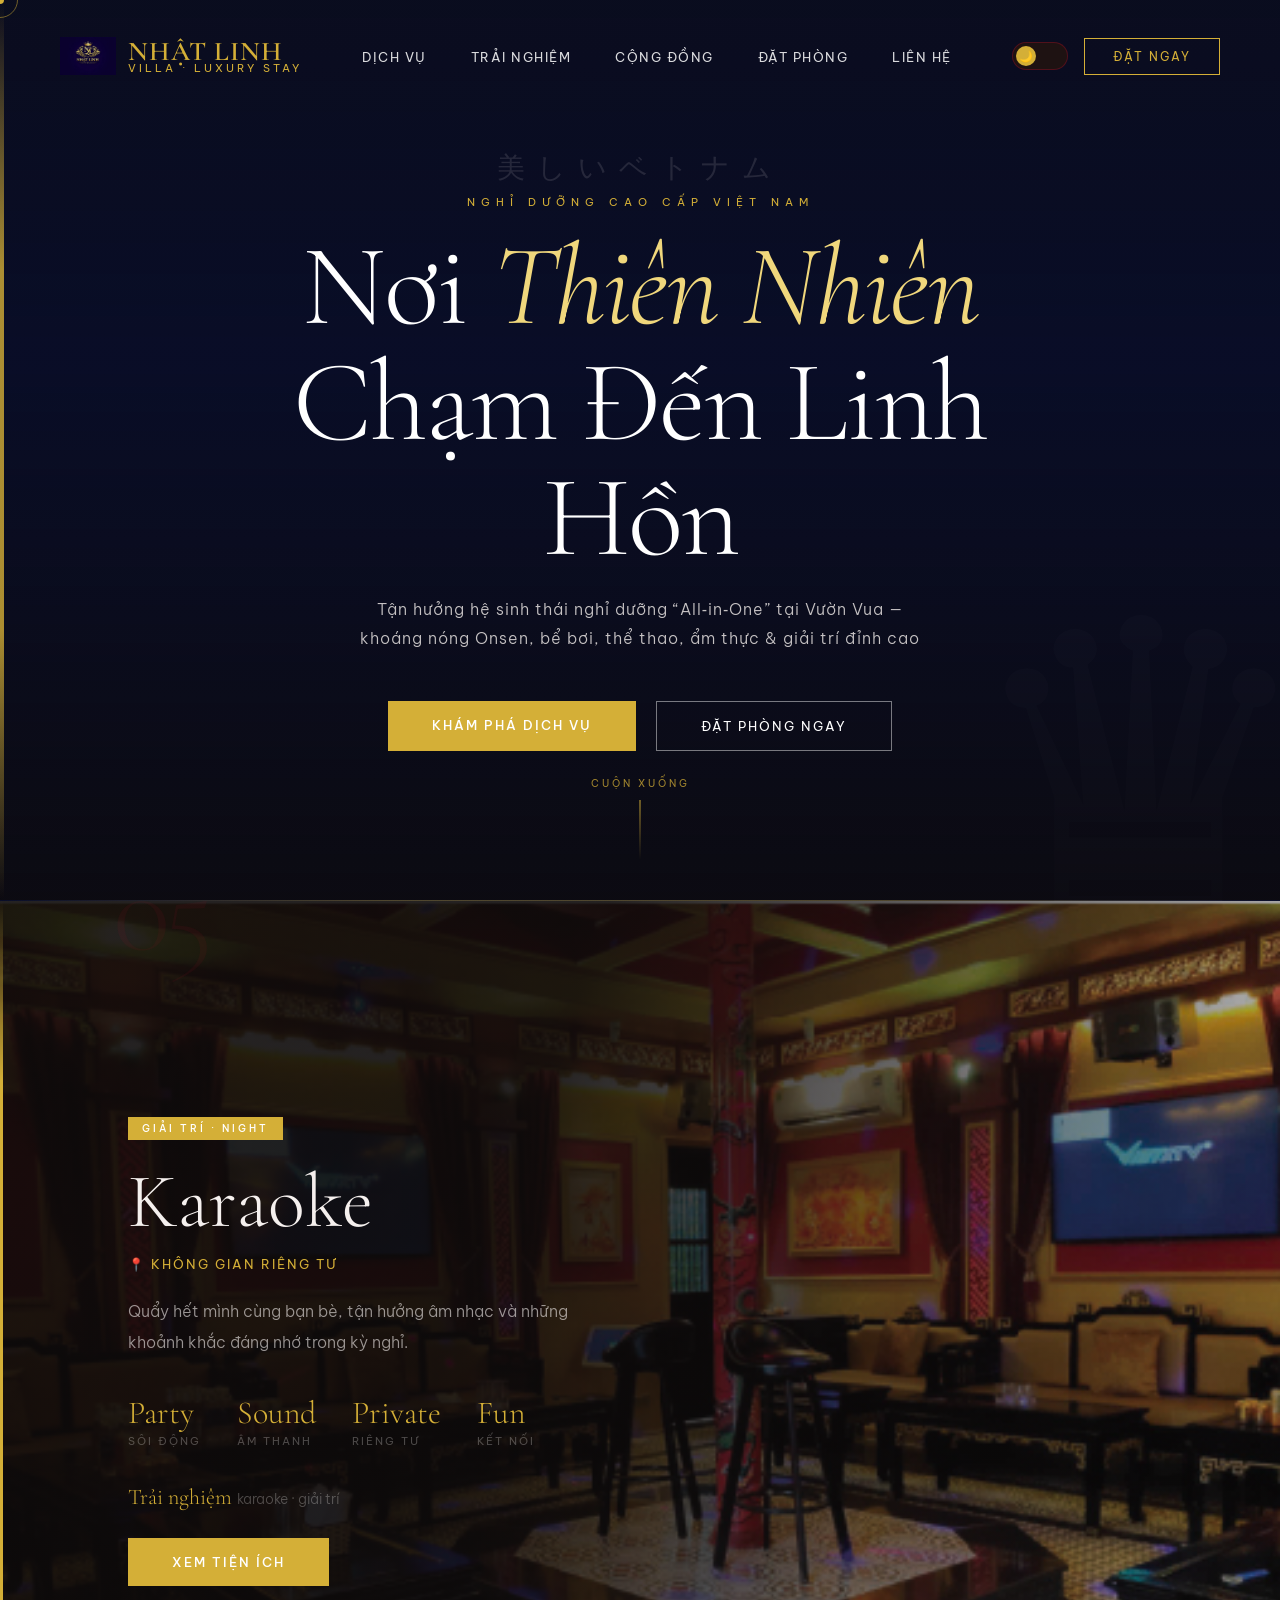
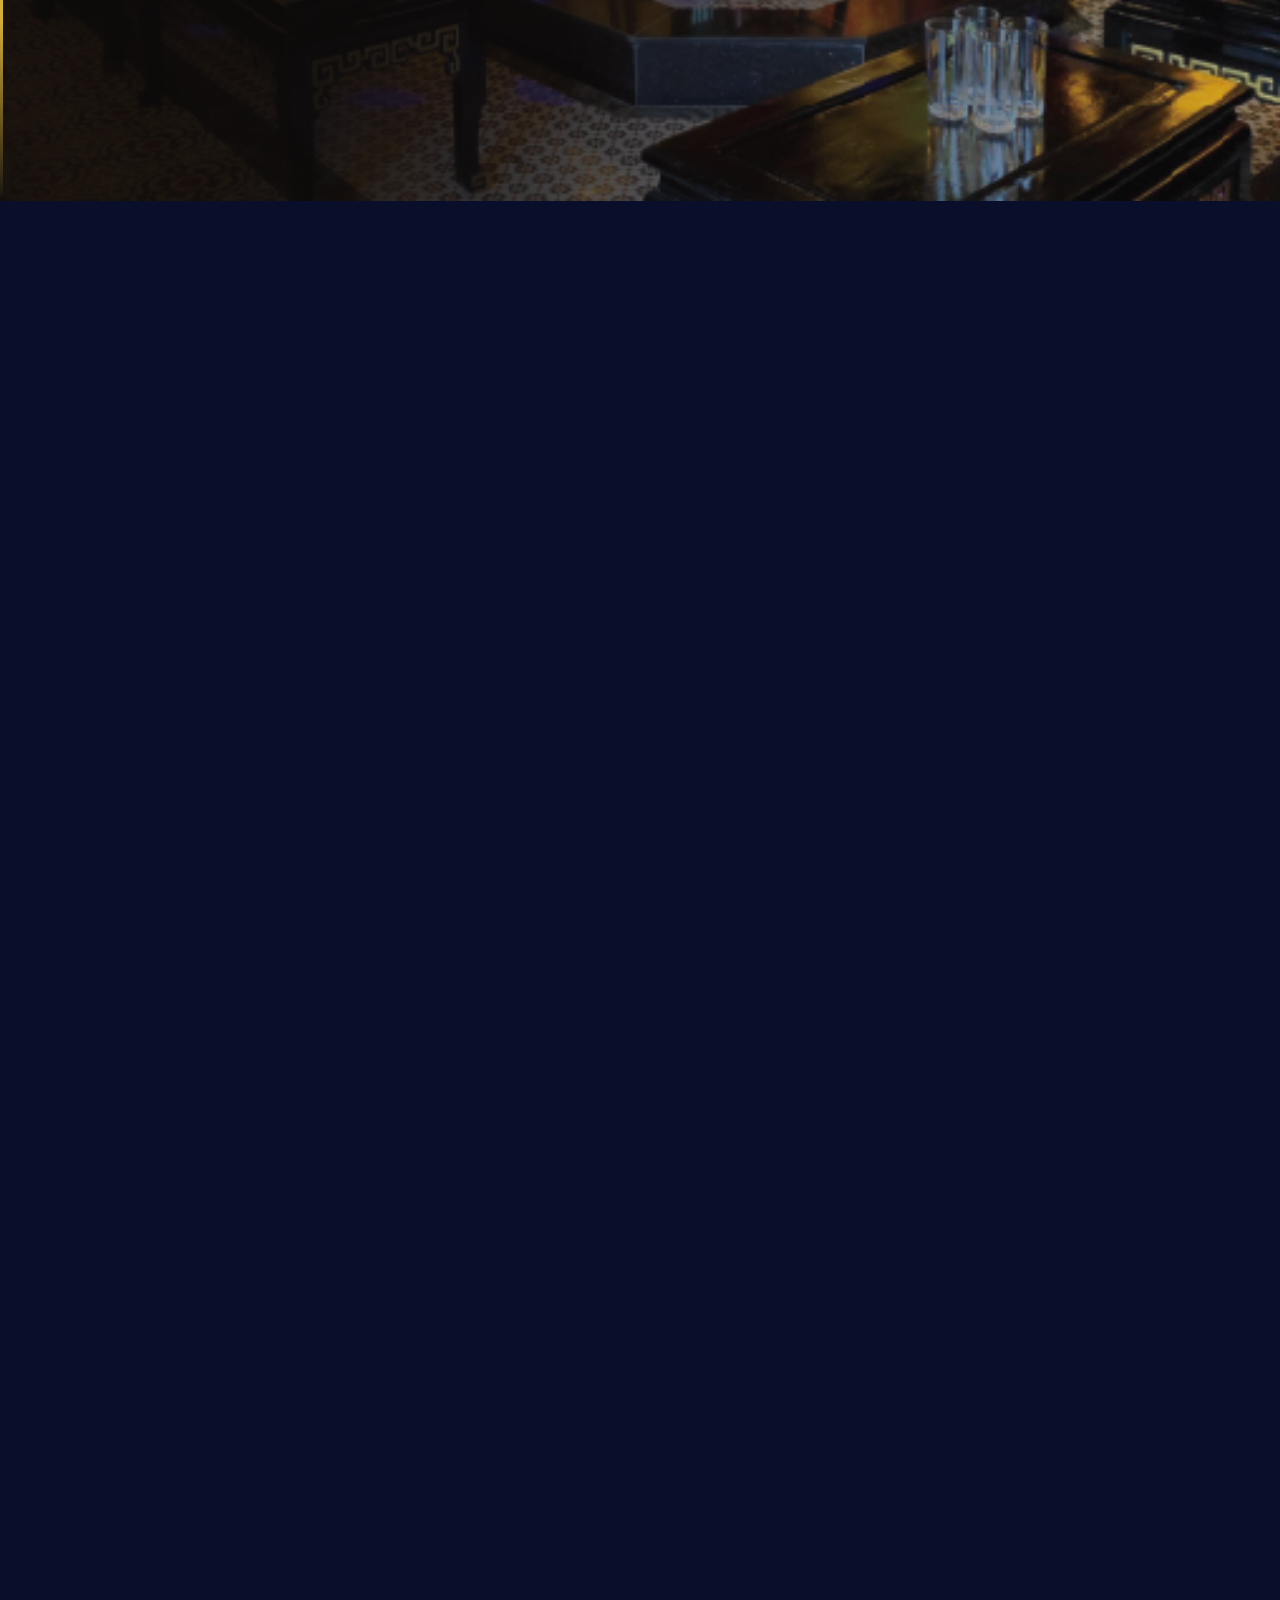
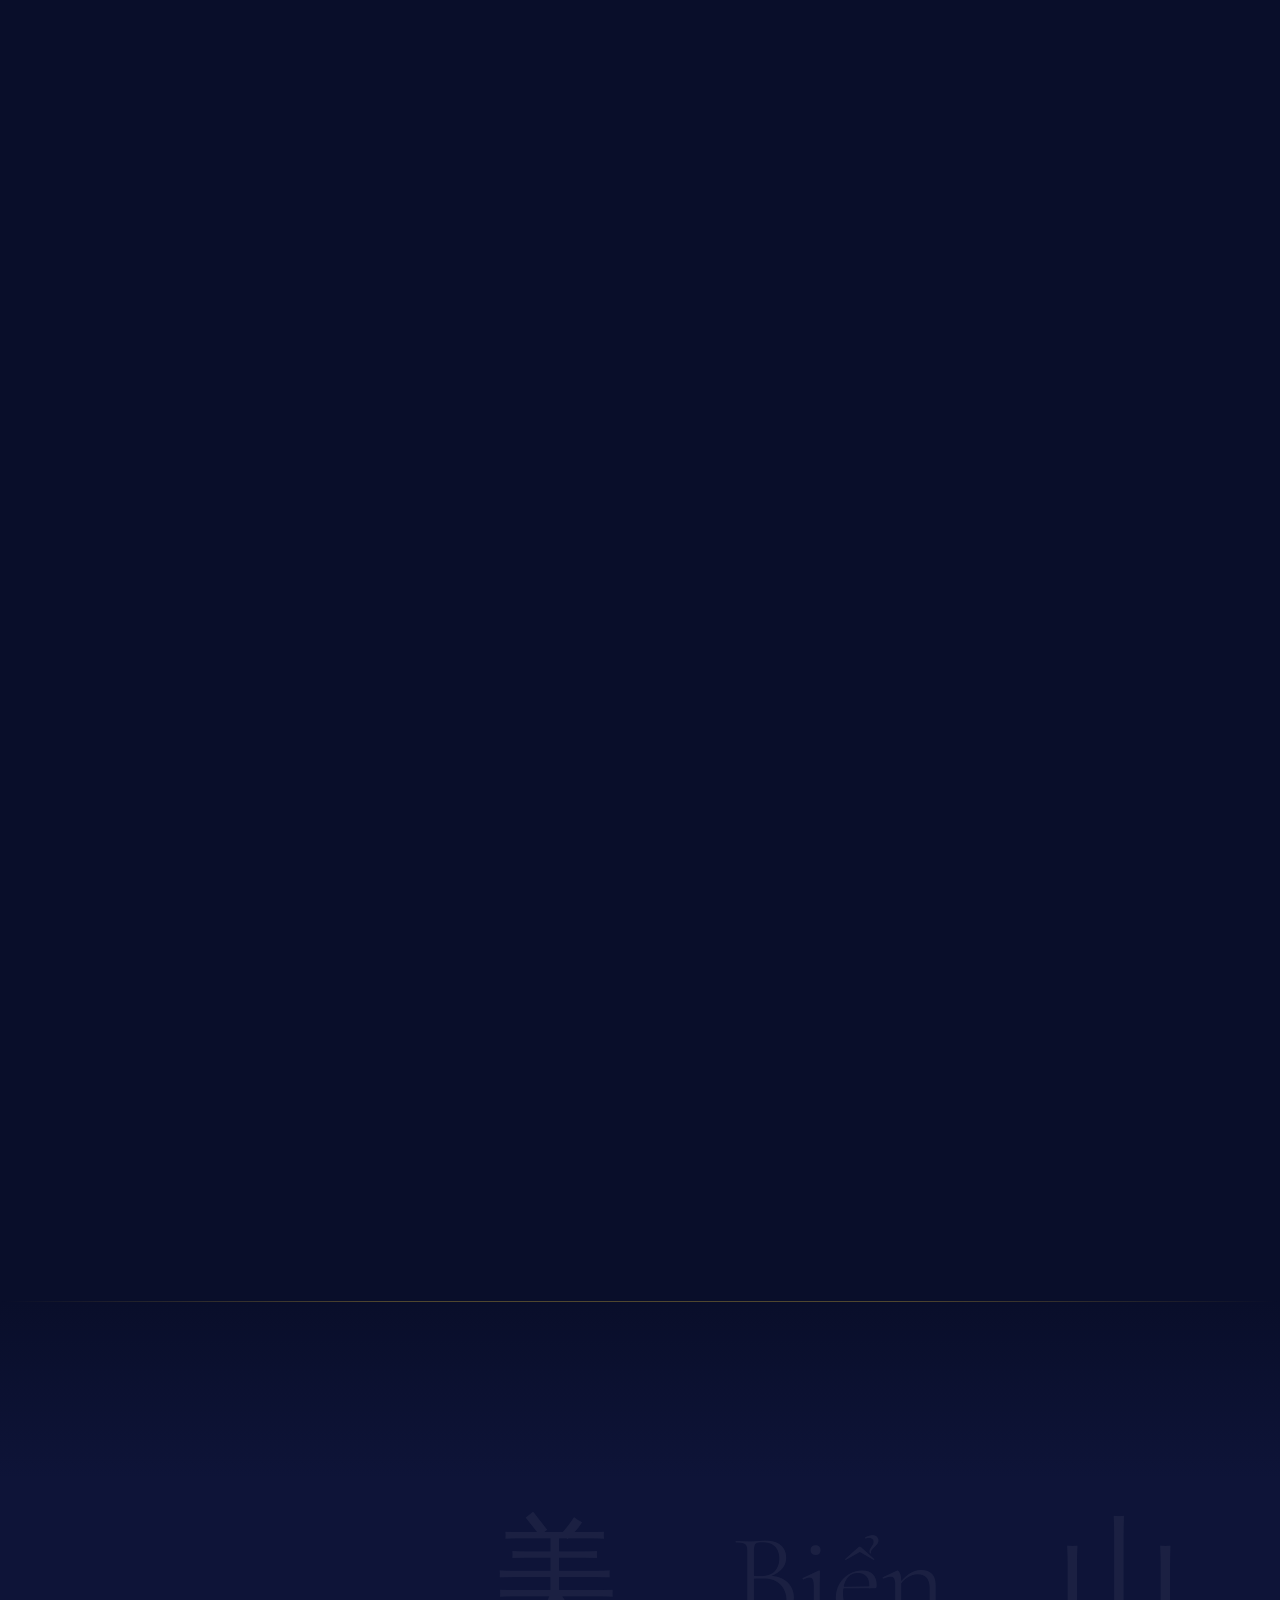
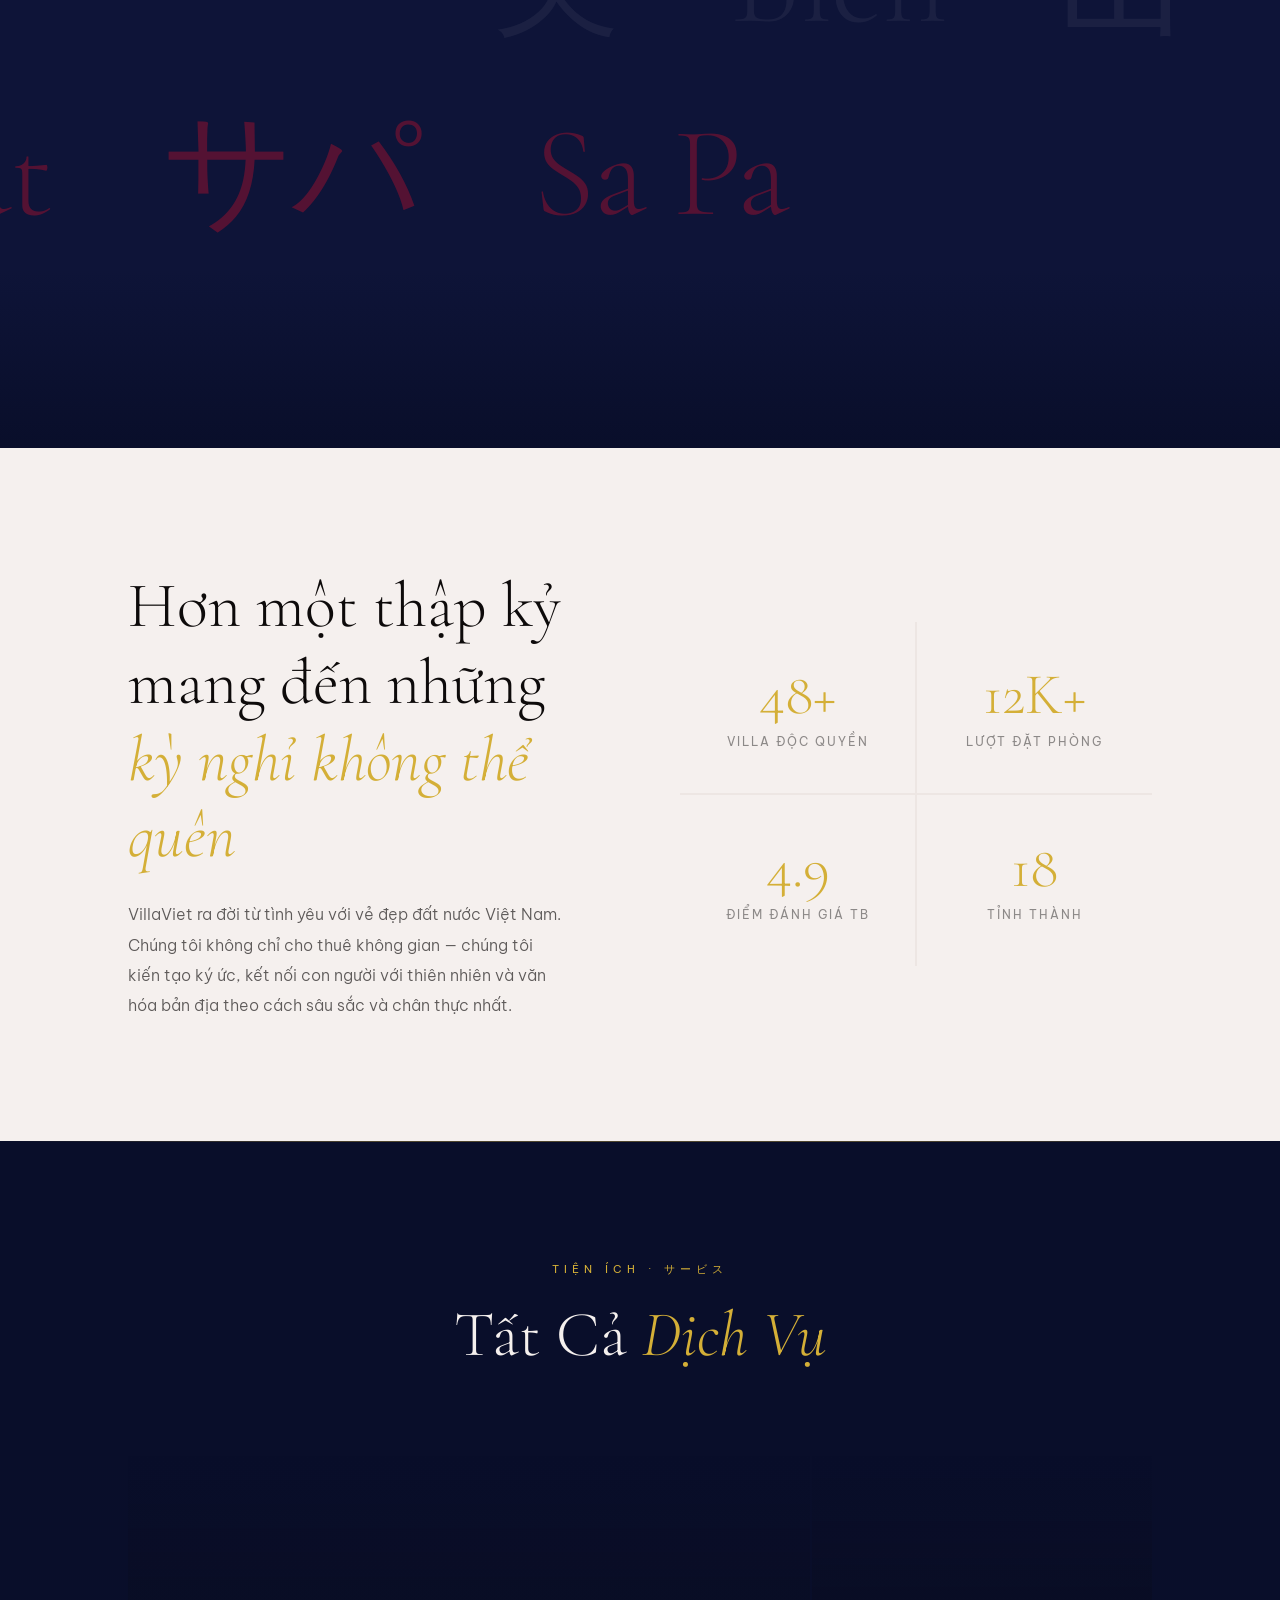
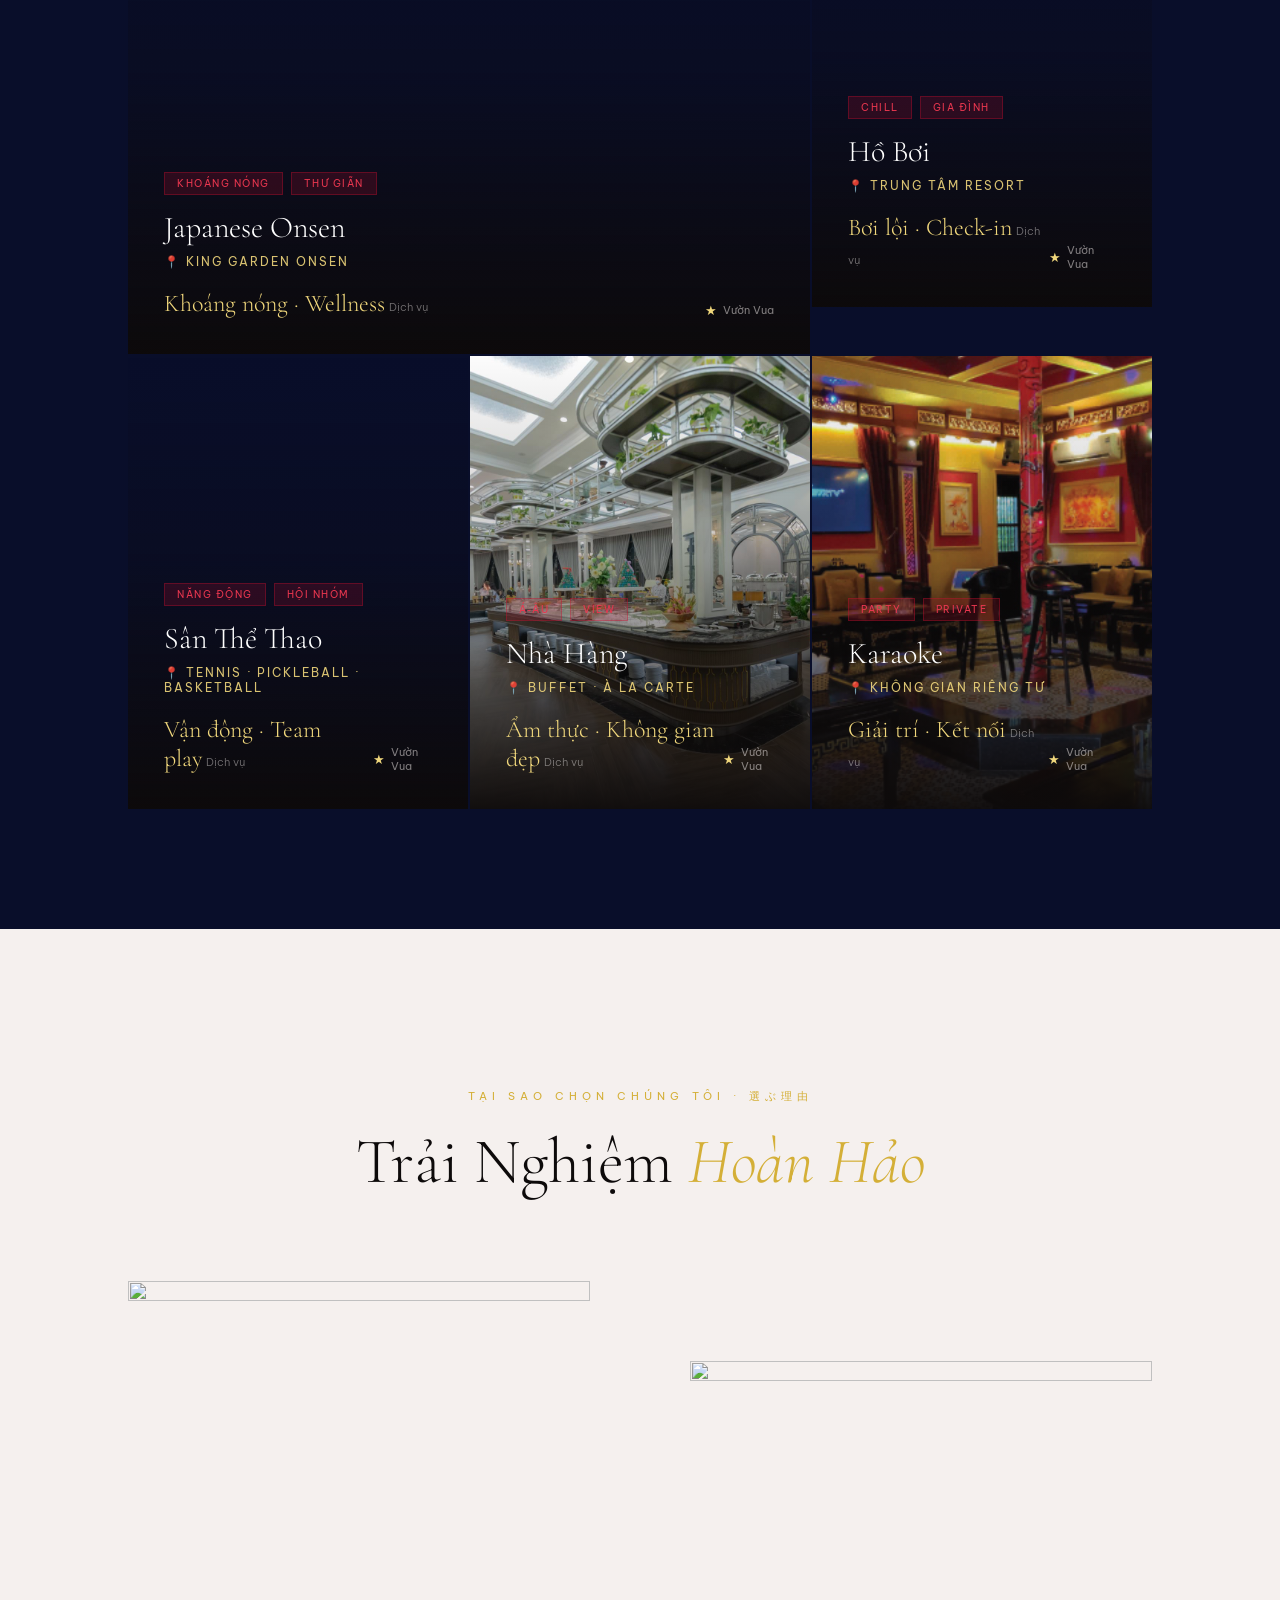
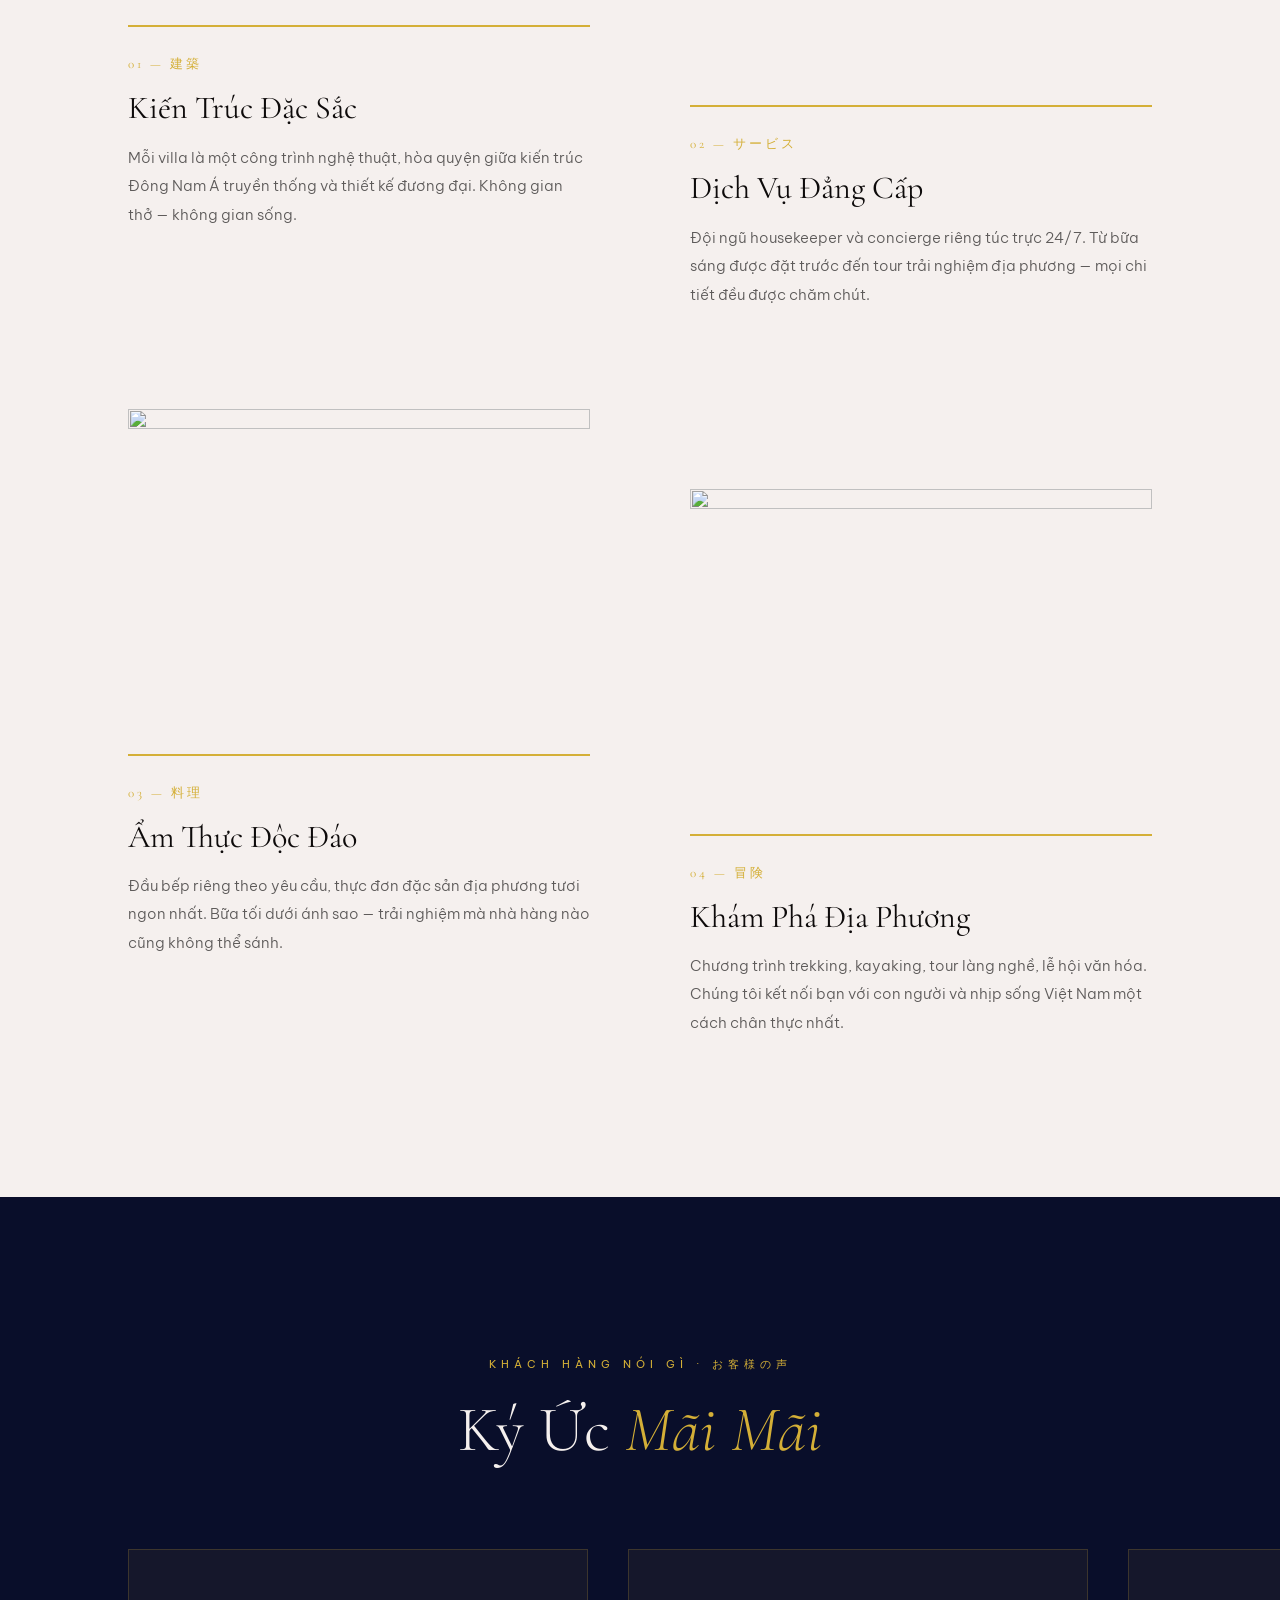
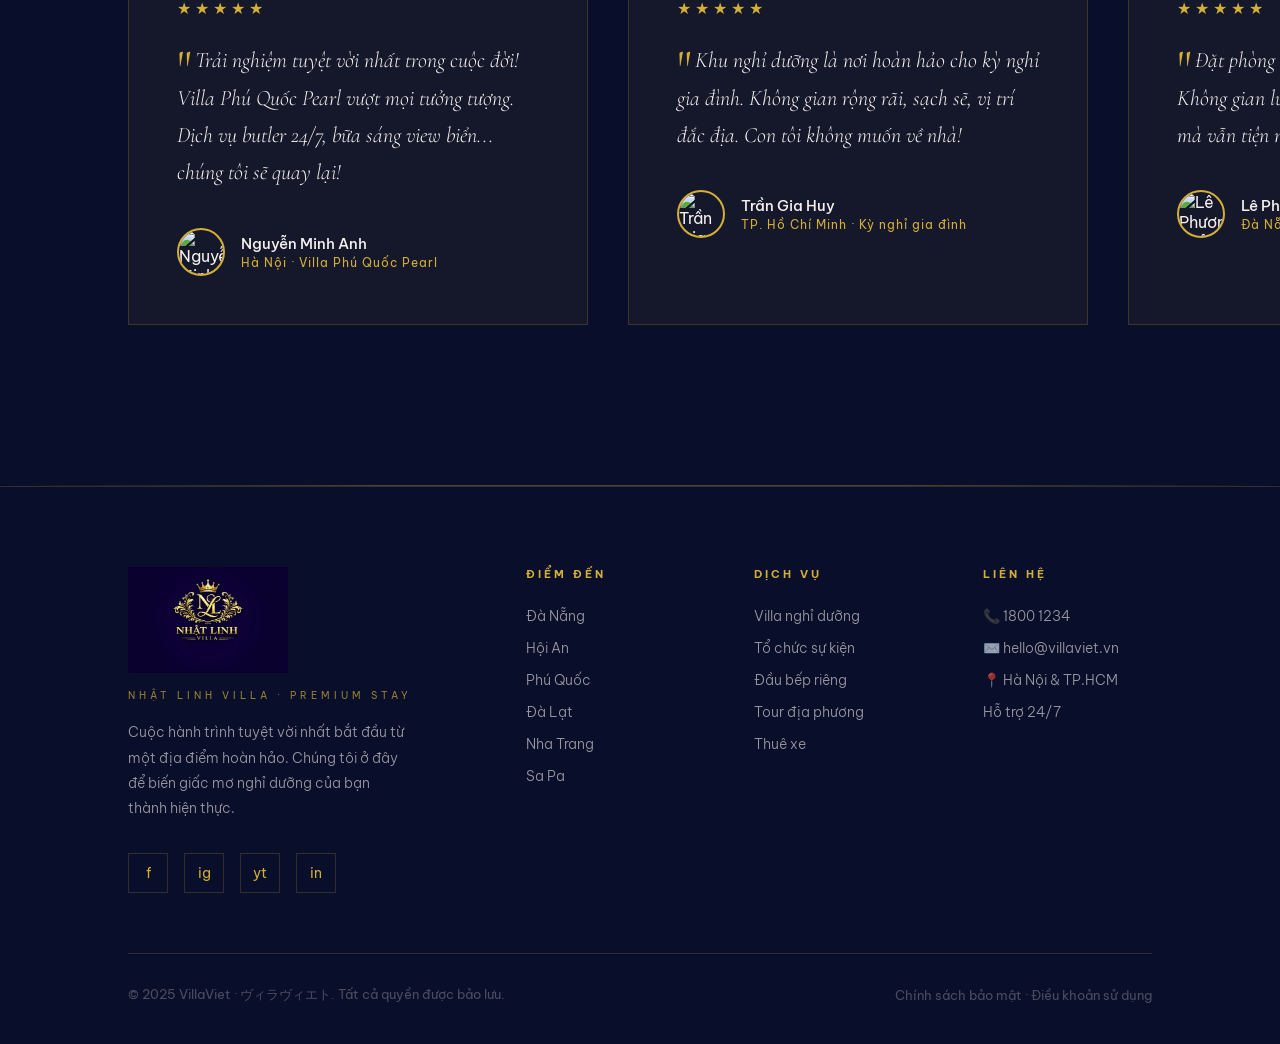
==== commit ecb00fb0: "Adding writing post demo tool" ====
--- a/index.html
+++ b/index.html
@@ -367,6 +367,7 @@
   <ul class="nav-links">
     <li><a href="#services">Dịch vụ</a></li>
     <li><a href="#experience">Trải nghiệm</a></li>
+    <li><a href="forum.html">Cộng đồng</a></li>
     <li><a href="booking.html">Đặt phòng</a></li>
     <li><a href="#contact">Liên hệ</a></li>
   </ul>
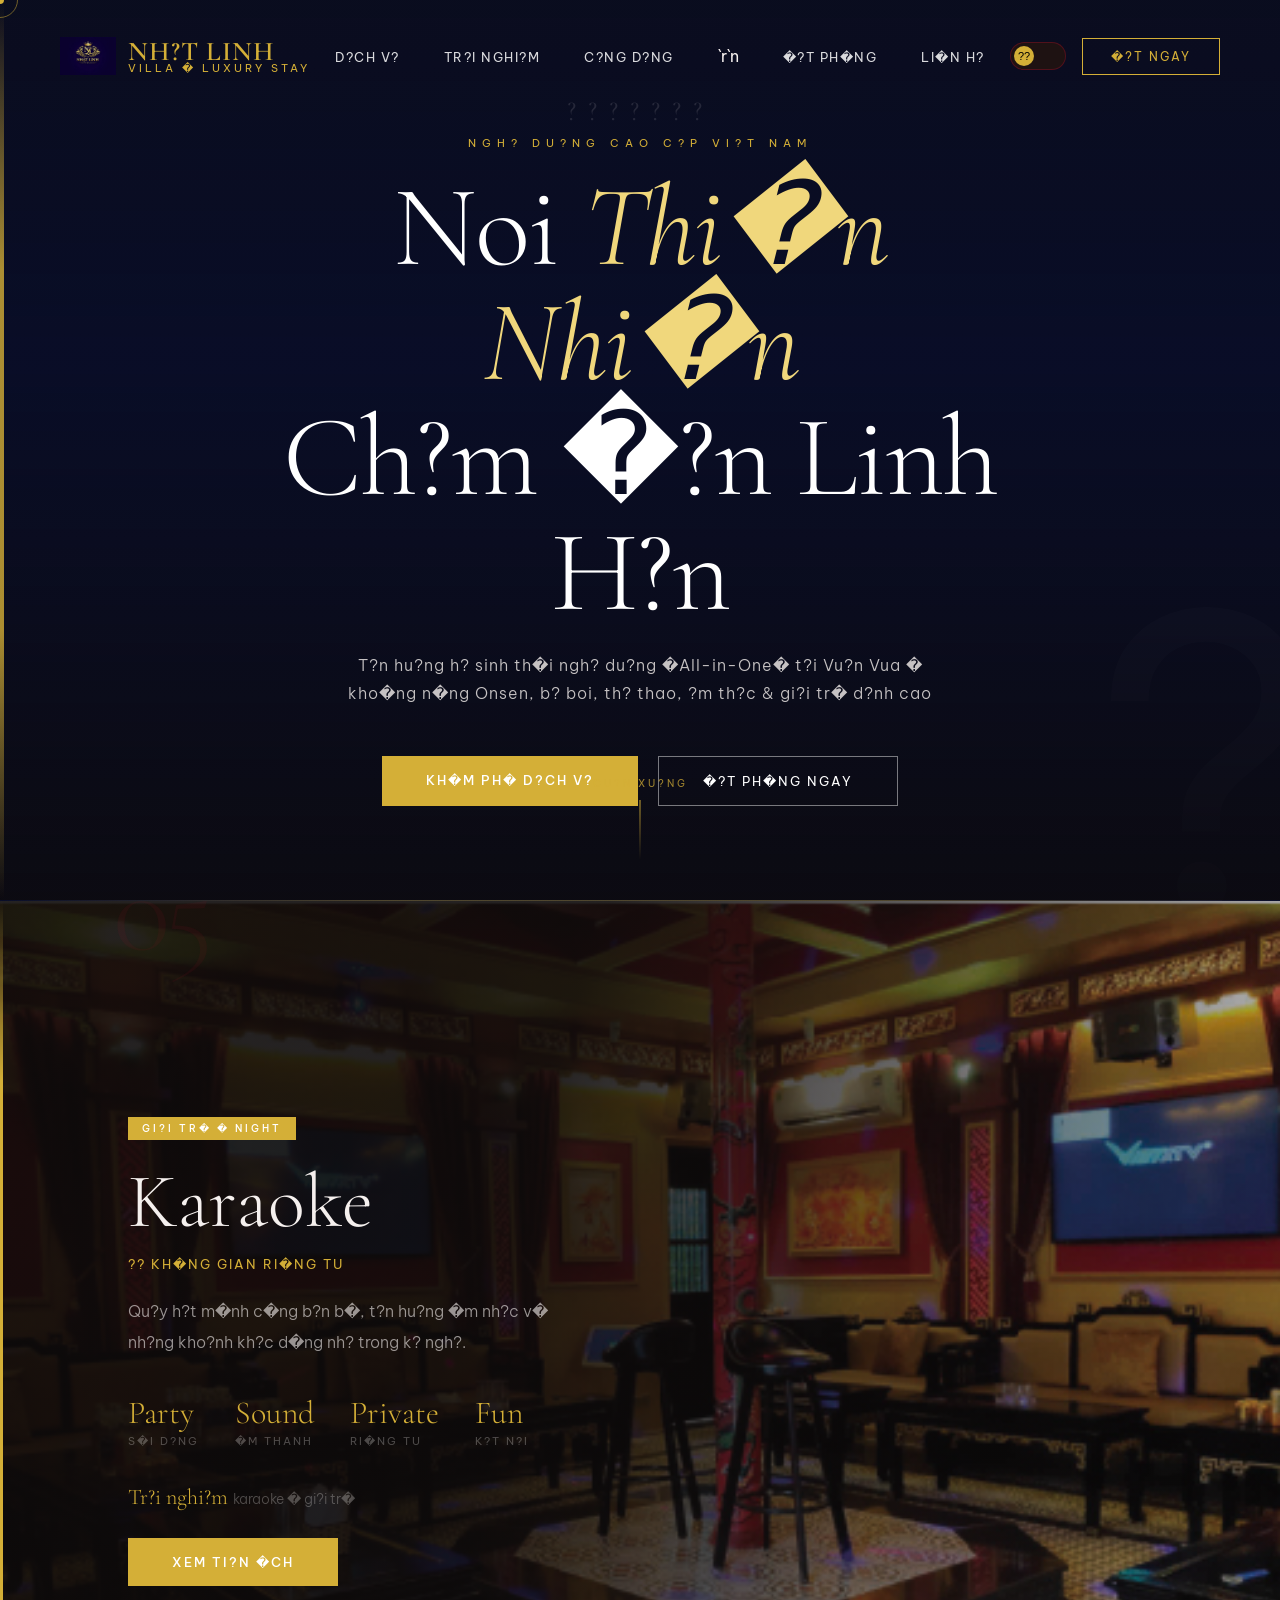
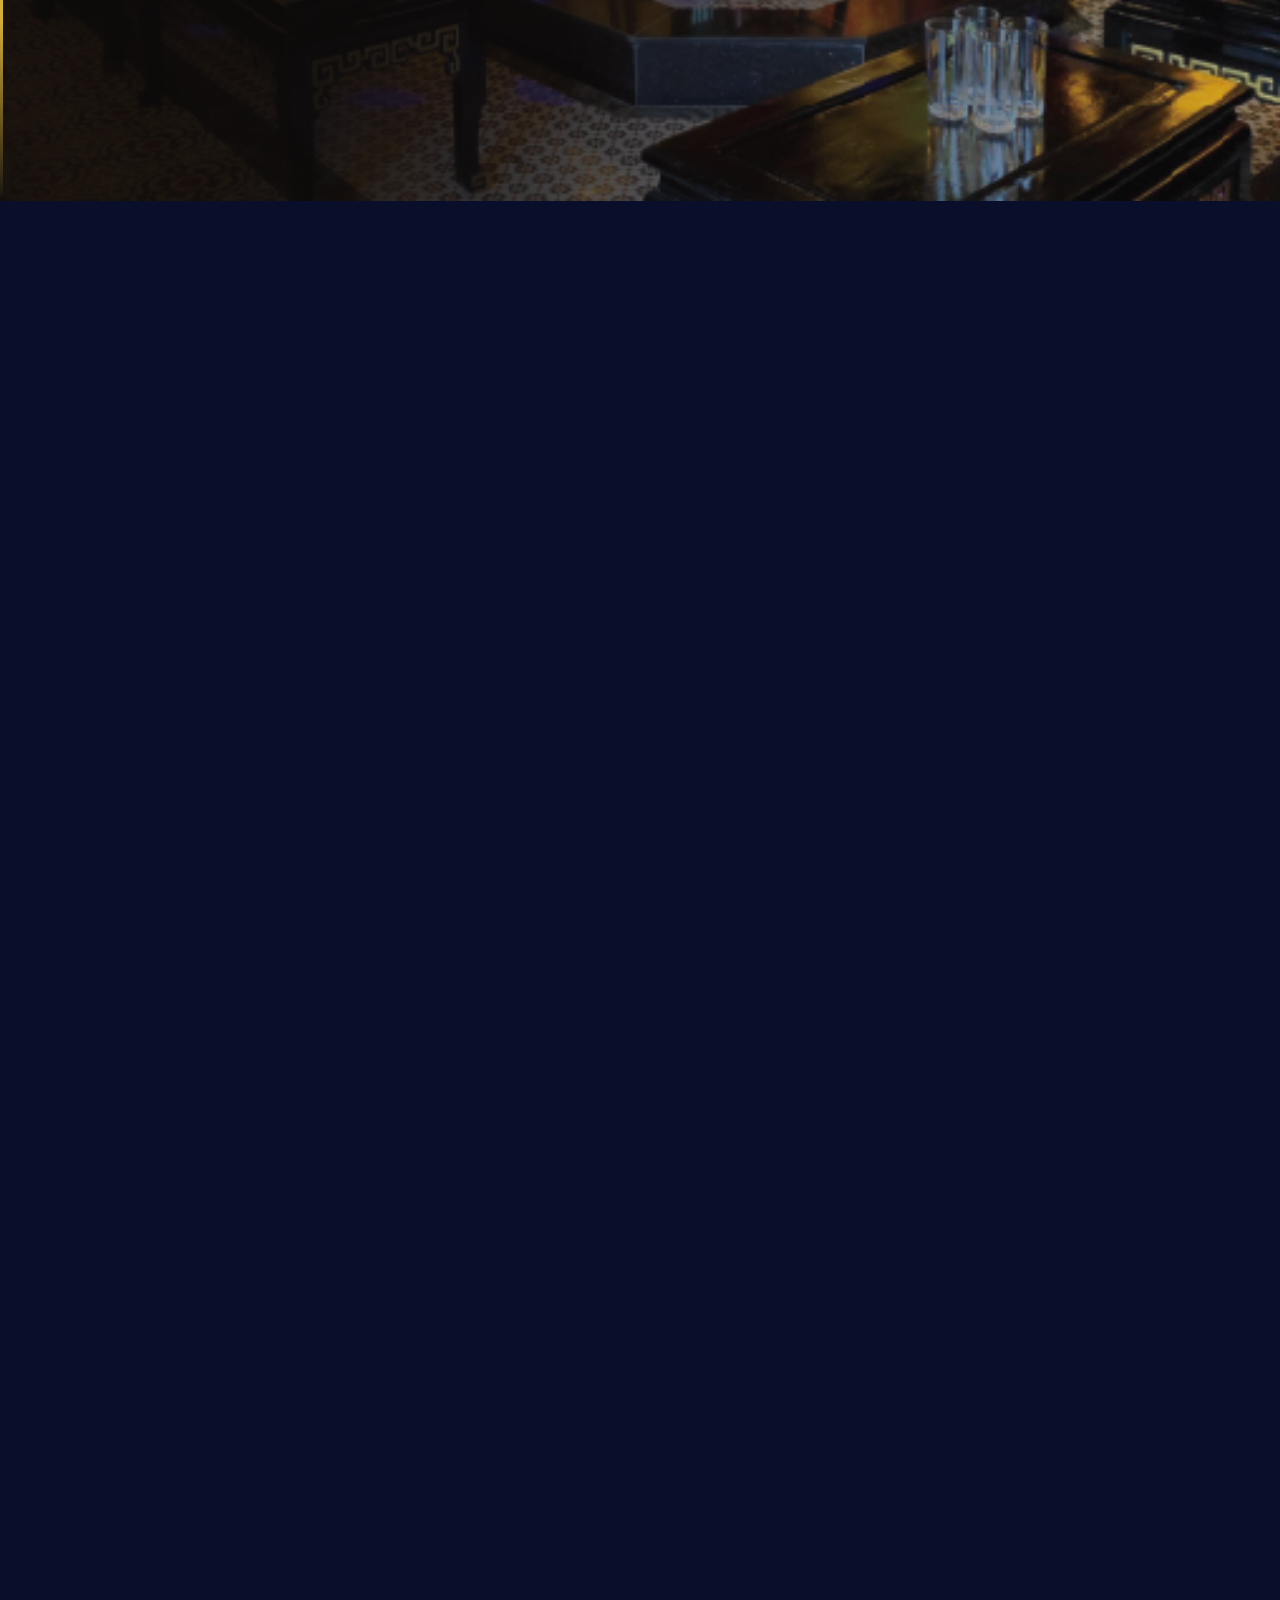
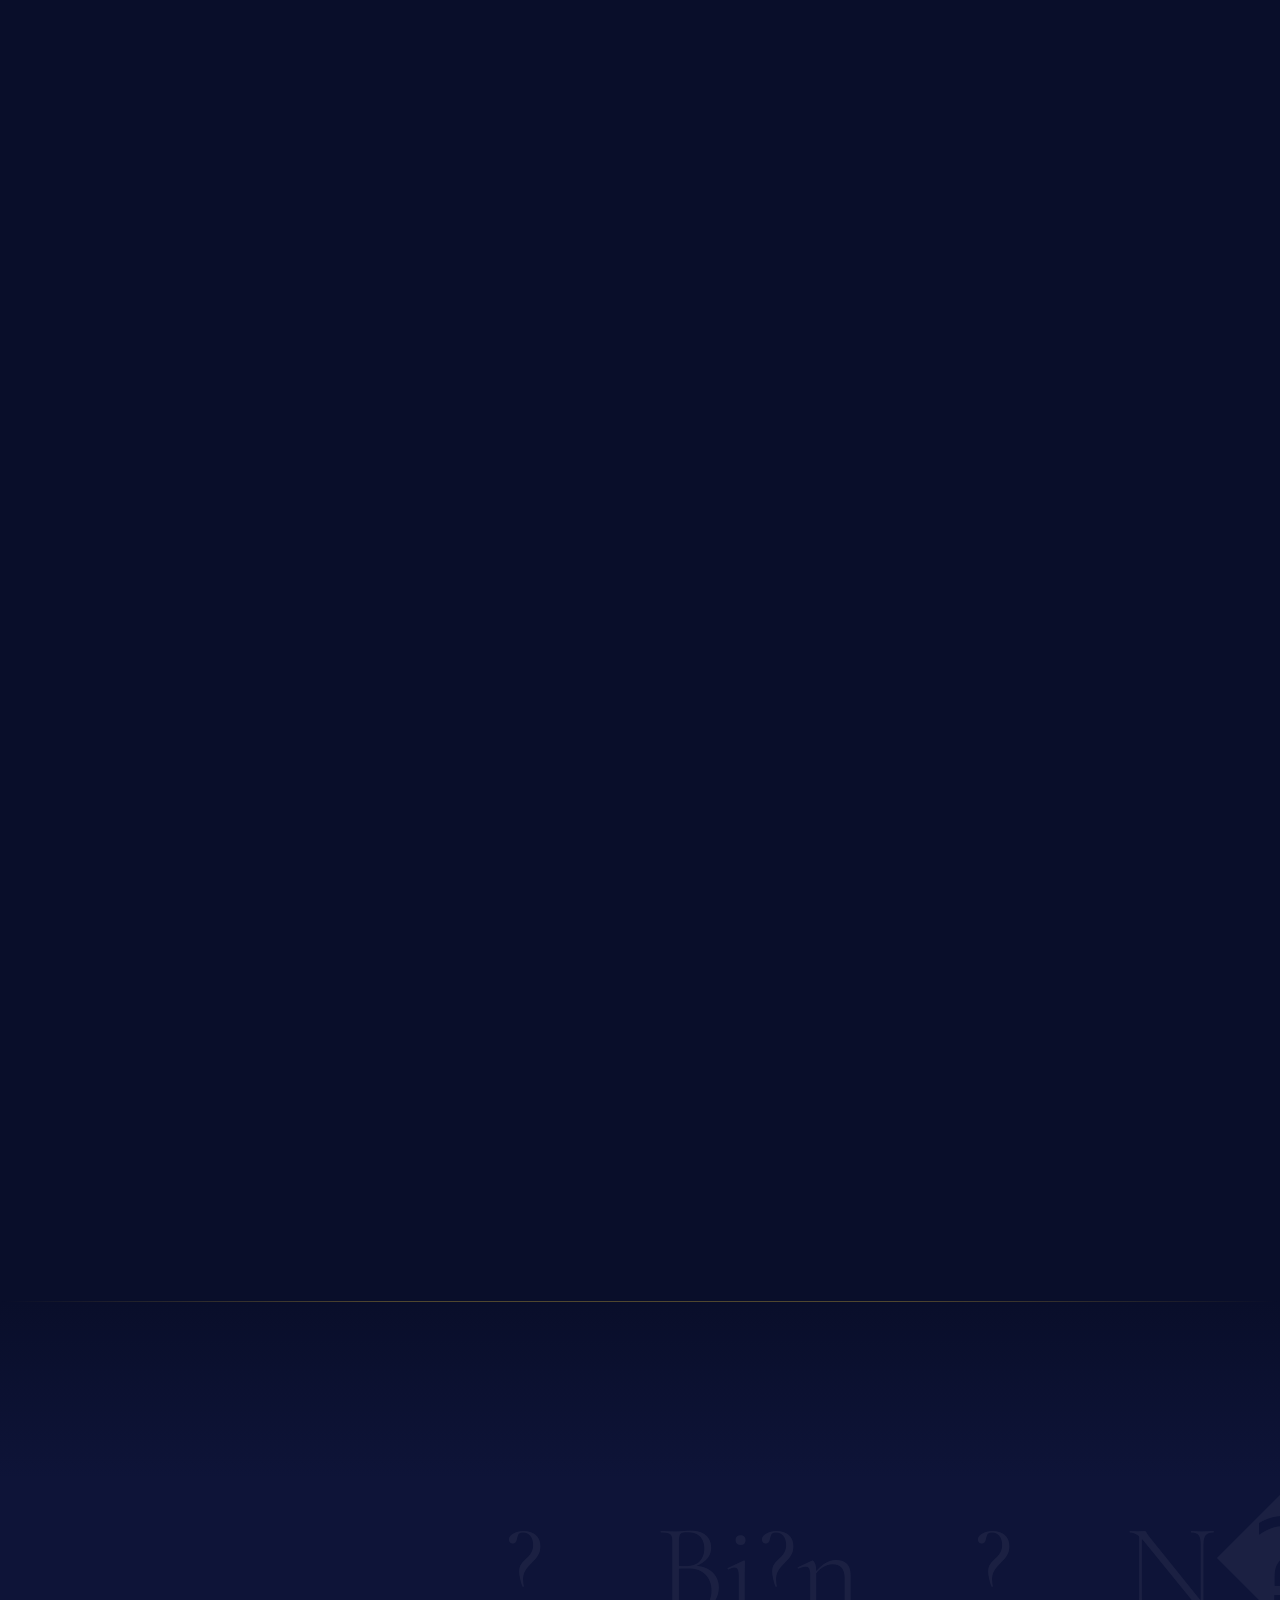
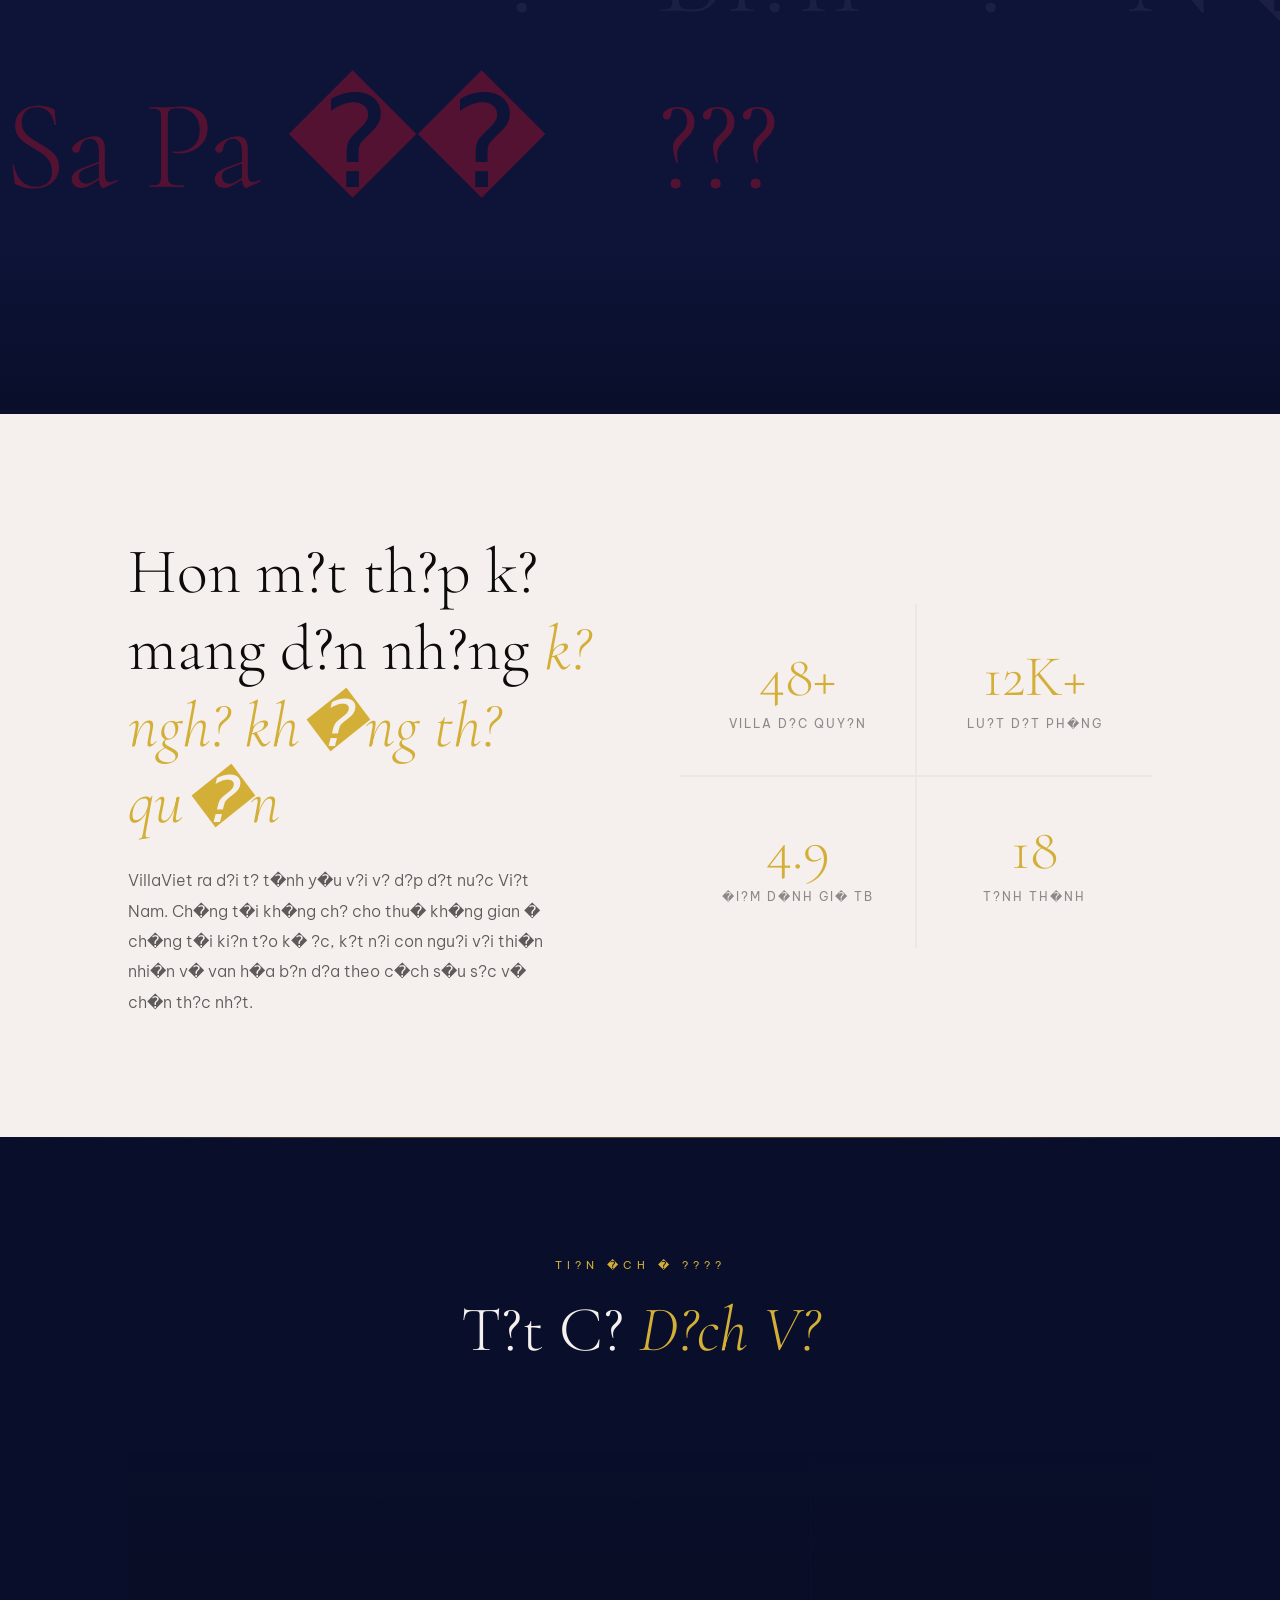
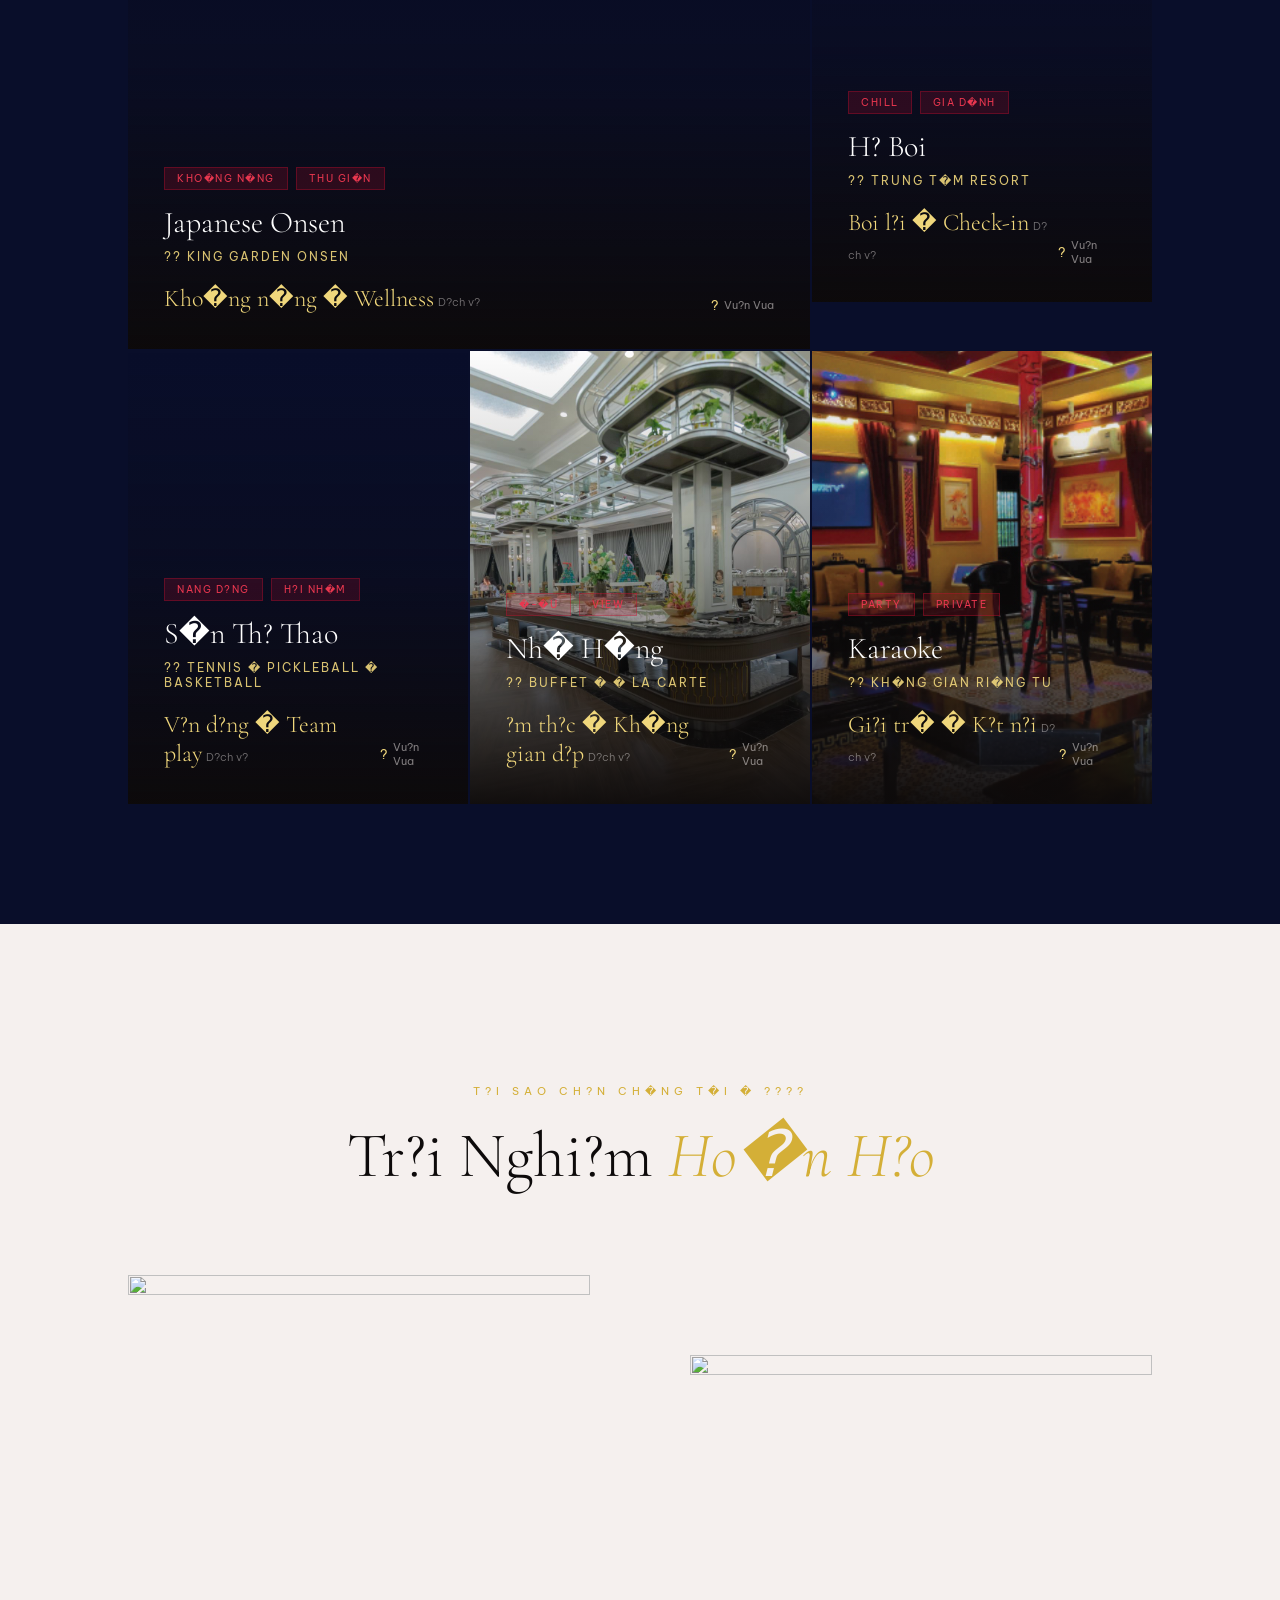
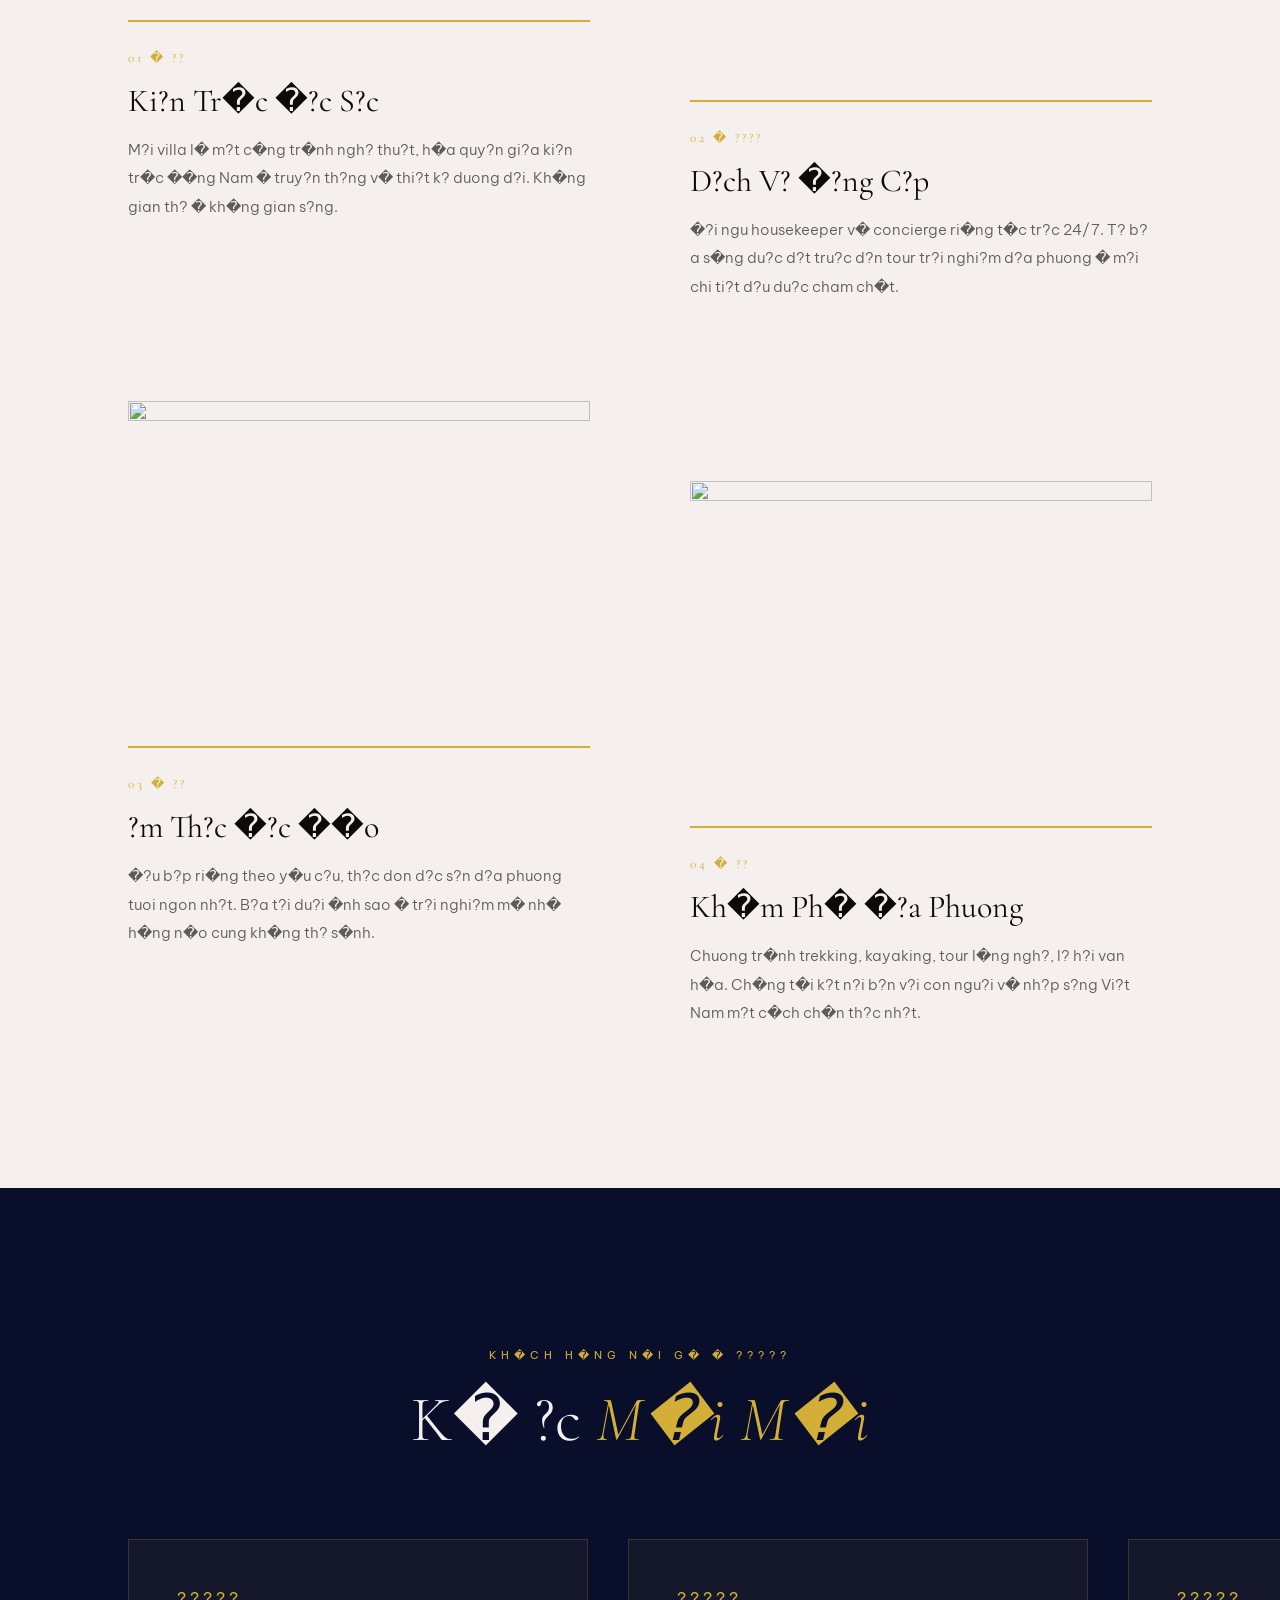
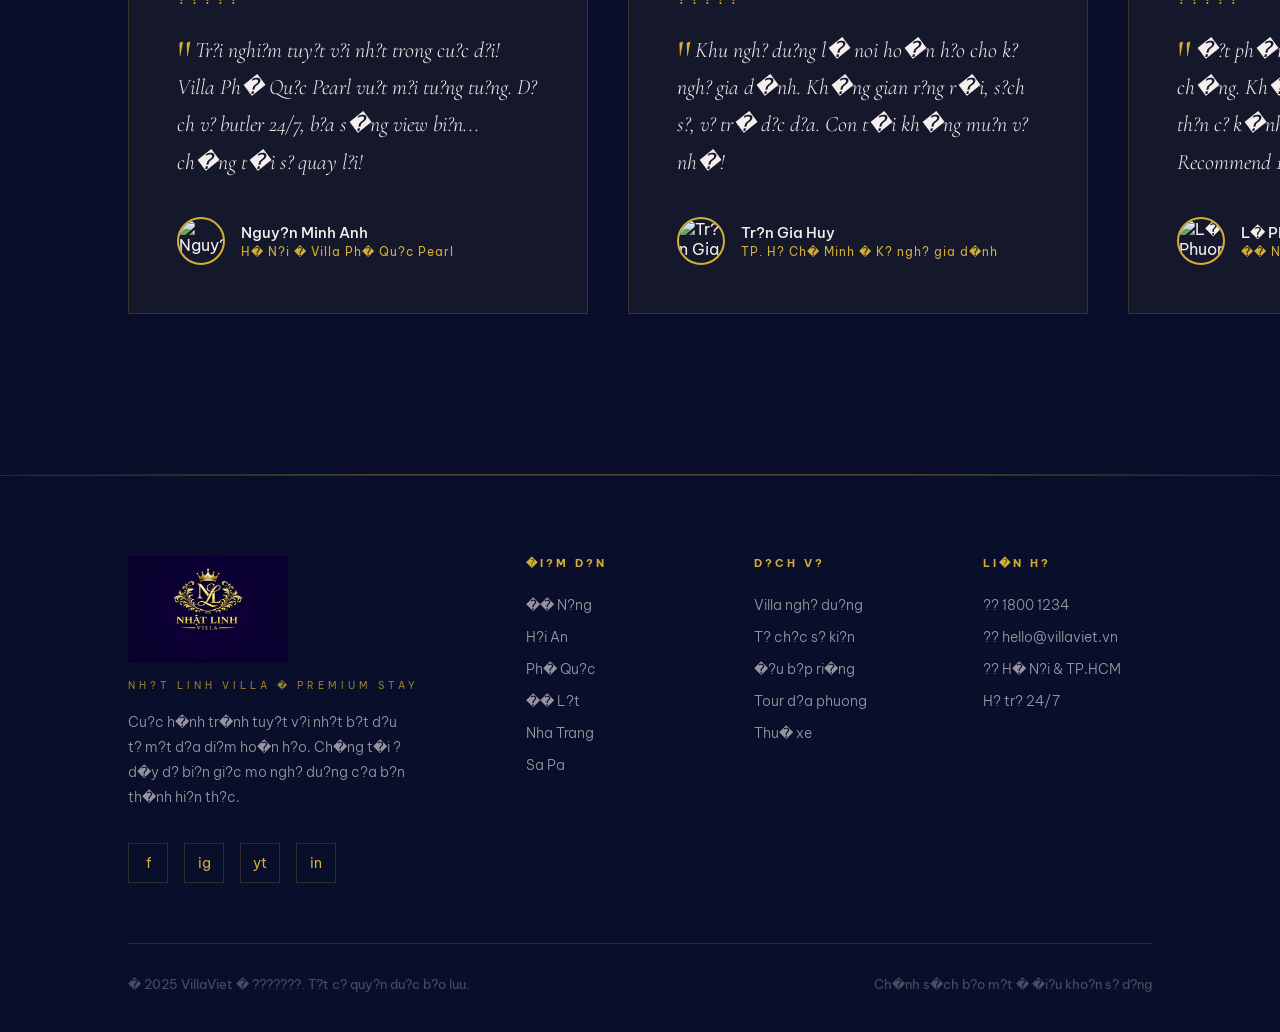
==== commit fac3f2de: "Merge branch 'master'" ====
--- a/index.html
+++ b/index.html
@@ -1,16 +1,16 @@
-﻿<!DOCTYPE html>
+<!DOCTYPE html>
 <html lang="vi" data-theme="dark">
 <head>
 <meta charset="UTF-8">
 <meta name="viewport" content="width=device-width, initial-scale=1.0">
-<title>Vườn Vua Resort — Dịch vụ & Trải nghiệm</title>
+<title>Vu?n Vua Resort � D?ch v? & Tr?i nghi?m</title>
 <link href="https://fonts.googleapis.com/css2?family=Cormorant+Garamond:ital,wght@0,300;0,400;0,600;1,300;1,400&family=Be+Vietnam+Pro:wght@300;400;500;600&display=swap" rel="stylesheet">
 <style>
-  /* ═══════════════════════════════════════
+  /* ---------------------------------------
      JAPANESE PALETTE
-     Dark  → Sumi ink  #0D0A0A  + Aka red  #C8102E  + Shiro white  #F5F0EE
-     Light → Shiro     #F5F0EE  + Aka red  #C8102E  + Sumi ink dark text
-  ═══════════════════════════════════════ */
+     Dark  ? Sumi ink  #0D0A0A  + Aka red  #C8102E  + Shiro white  #F5F0EE
+     Light ? Shiro     #F5F0EE  + Aka red  #C8102E  + Sumi ink dark text
+  --------------------------------------- */
   :root {
     --red:       #D4AF37;
     --red-deep:  #A67C1C;
@@ -24,7 +24,7 @@
                         border-color 0.55s, box-shadow 0.55s;
   }
 
-  /* ── DARK (Sumi) ── */
+  /* -- DARK (Sumi) -- */
   [data-theme="dark"] {
     --bg:           #090E2A;
     --bg2:          #0E1438;
@@ -61,7 +61,7 @@
     --notif-fg:     #F5F0EE;
   }
 
-  /* ── LIGHT (Shiro) ── */
+  /* -- LIGHT (Shiro) -- */
   [data-theme="light"] {
     --bg:           #EEE7E3;
     --bg2:          #E3DAD6;
@@ -102,9 +102,9 @@
   html { scroll-behavior:smooth; }
   body { font-family:'Be Vietnam Pro',sans-serif;background:var(--bg);color:var(--text);overflow-x:hidden;cursor:none;transition:var(--transition-theme); }
 
-  /* ── JAPANESE TORII WATERMARK ── */
+  /* -- JAPANESE TORII WATERMARK -- */
   body::before {
-    content:'♛';
+    content:'?';
     position:fixed;
     bottom:-60px; right:-40px;
     font-size:400px;
@@ -115,20 +115,20 @@
     transition:opacity 0.5s;
   }
 
-  /* ── THEME SWITCH ── */
+  /* -- THEME SWITCH -- */
   .theme-switch { position:relative;width:56px;height:28px;background:var(--sw-bg);border:1px solid var(--sw-border);border-radius:14px;cursor:none;transition:var(--transition-theme);flex-shrink:0; }
   .theme-switch-thumb { position:absolute;top:3px;left:3px;width:20px;height:20px;border-radius:50%;background:var(--red);display:flex;align-items:center;justify-content:center;font-size:11px;transition:transform 0.4s cubic-bezier(0.34,1.56,0.64,1);pointer-events:none; }
   [data-theme="light"] .theme-switch-thumb { transform:translateX(28px); }
   .theme-switch:hover { border-color:var(--red); }
 
-  /* ── CURSOR ── */
+  /* -- CURSOR -- */
   .cursor { position:fixed;width:8px;height:8px;background:var(--red);border-radius:50%;pointer-events:none;z-index:9999;transform:translate(-50%,-50%); }
   .cursor-follower { position:fixed;width:36px;height:36px;border:1px solid var(--red);border-radius:50%;pointer-events:none;z-index:9998;transform:translate(-50%,-50%);transition:all 0.15s ease;opacity:0.5; }
 
-  /* ── PROGRESS ── */
+  /* -- PROGRESS -- */
   .scroll-progress { position:fixed;top:0;left:0;height:2px;background:var(--red);z-index:200;transition:width 0.1s linear;width:0%; }
 
-  /* ── NAV ── */
+  /* -- NAV -- */
   nav { position:fixed;top:0;left:0;right:0;z-index:100;padding:28px 60px;display:flex;justify-content:space-between;align-items:center;transition:all 0.6s cubic-bezier(0.23,1,0.32,1);gap:24px; }
   nav.scrolled { padding:18px 60px;background:var(--nav-bg);backdrop-filter:blur(20px);border-bottom:1px solid var(--border); }
   .logo { display:flex;align-items:center;gap:12px;color:#fff;text-decoration:none;transition:color 0.4s; }
@@ -147,7 +147,7 @@
   .nav-cta { background:transparent;border:1px solid var(--red);color:var(--red);padding:10px 28px;font-family:'Be Vietnam Pro',sans-serif;font-size:12px;letter-spacing:2px;text-transform:uppercase;cursor:none;transition:all 0.4s; }
   .nav-cta:hover { background:var(--red);color:#fff; }
 
-  /* ── HERO ── */
+  /* -- HERO -- */
   .hero { position:relative;height:100vh;display:flex;align-items:center;justify-content:center;overflow:hidden; }
   .hero-bg { position:absolute;inset:0;background:url('assets/header.jpg') center/cover no-repeat;transform:scale(1.1); }
   .hero-overlay { position:absolute;inset:0;background:var(--hero-overlay);transition:background 0.55s; }
@@ -168,7 +168,7 @@
   .scroll-hint span { font-size:10px;letter-spacing:3px;text-transform:uppercase;color:var(--red);opacity:0.75; }
   .scroll-line { width:1px;height:60px;background:linear-gradient(to bottom,var(--red),transparent);animation:scrollPulse 2s infinite; }
 
-  /* ── STICKY SLIDES ── */
+  /* -- STICKY SLIDES -- */
   .sticky-wrapper { position:relative;height:400vh; }
   .sticky-inner { position:sticky;top:0;height:100vh;overflow:hidden;display:flex;align-items:center;justify-content:center; }
   .sticky-slides { position:relative;width:100%;height:100%; }
@@ -193,7 +193,7 @@
   .dot { width:6px;height:6px;border-radius:50%;background:rgba(200,16,46,0.25);transition:all 0.4s;cursor:none; }
   .dot.active { background:var(--red);width:24px;border-radius:3px; }
 
-  /* ── MARQUEE ── */
+  /* -- MARQUEE -- */
   .text-scroll-section { background:var(--bg2);padding:180px 0;overflow:hidden;position:relative;transition:background 0.55s; }
   .text-scroll-section::before { content:'';position:absolute;top:0;left:0;right:0;height:180px;background:linear-gradient(to bottom,var(--bg),transparent);z-index:1;transition:background 0.55s; }
   .text-scroll-section::after  { content:'';position:absolute;bottom:0;left:0;right:0;height:180px;background:linear-gradient(to top,var(--bg),transparent);z-index:1;transition:background 0.55s; }
@@ -202,7 +202,7 @@
   .big-text-line.acc { color:var(--marquee-acc); }
   .big-text-line span { font-style:italic; }
 
-  /* ── STATS ── */
+  /* -- STATS -- */
   .stats-section { background:var(--stat-bg);padding:120px 10vw;display:grid;grid-template-columns:1fr 1fr;gap:80px;align-items:center;transition:background 0.55s; }
   .stats-text h2 { font-family:'Cormorant Garamond',serif;font-size:clamp(40px,5vw,70px);font-weight:300;line-height:1.2;color:var(--stat-text);margin-bottom:24px; }
   .stats-text h2 em { font-style:italic;color:var(--stat-val); }
@@ -214,7 +214,7 @@
   .stat-box-val { font-family:'Cormorant Garamond',serif;font-size:58px;font-weight:300;color:var(--stat-val);line-height:1; }
   .stat-box-lbl { font-size:12px;letter-spacing:2px;text-transform:uppercase;color:var(--stat-lbl);margin-top:10px; }
 
-  /* ── VILLAS ── */
+  /* -- VILLAS -- */
   .villas-section { background:var(--bg);padding:120px 10vw;transition:background 0.55s; }
   .section-header { text-align:center;margin-bottom:80px; }
   .section-eyebrow { font-size:11px;letter-spacing:5px;text-transform:uppercase;color:var(--red);margin-bottom:20px;display:block; }
@@ -242,7 +242,7 @@
   .villa-rating { display:flex;align-items:center;gap:6px;font-size:13px;color:var(--red-light); }
   .villa-rating span { color:rgba(245,240,238,0.5);font-size:11px; }
 
-  /* ── EXPERIENCE ── */
+  /* -- EXPERIENCE -- */
   .experience-section { background:var(--exp-bg);padding:160px 10vw;transition:background 0.55s; }
   .experience-section .section-eyebrow { color:var(--exp-eyebrow); }
   .experience-section .section-title { color:var(--exp-text); }
@@ -258,7 +258,7 @@
   .exp-title { font-family:'Cormorant Garamond',serif;font-size:32px;font-weight:400;line-height:1.2;margin-bottom:16px;color:var(--exp-text); }
   .exp-desc { font-size:15px;line-height:1.9;color:var(--exp-text2);font-weight:300; }
 
-  /* ── TESTIMONIALS ── */
+  /* -- TESTIMONIALS -- */
   .testimonials-section { background:var(--bg);padding:160px 10vw;position:relative;overflow:hidden;transition:background 0.55s; }
   .testimonials-track { display:flex;gap:40px;animation:marqueeLeft 40s linear infinite;width:max-content;margin-top:80px; }
   .testimonials-track:hover { animation-play-state:paused; }
@@ -275,7 +275,7 @@
   .testimonial-name { font-weight:500;font-size:15px;margin-bottom:2px;color:var(--text);transition:color 0.55s; }
   .testimonial-meta { font-size:12px;color:var(--red);letter-spacing:1px; }
 
-  /* ── FOOTER ── */
+  /* -- FOOTER -- */
   footer { background:var(--bg);border-top:1px solid var(--border);padding:80px 10vw 40px;transition:background 0.55s; }
   .footer-grid { display:grid;grid-template-columns:2fr 1fr 1fr 1fr;gap:60px;margin-bottom:60px; }
   .footer-logo { font-family:'Cormorant Garamond',serif;font-size:36px;font-weight:300;letter-spacing:3px;margin-bottom:6px;color:var(--text); }
@@ -291,7 +291,7 @@
   .footer-links a:hover { color:var(--red); }
   .footer-bottom { border-top:1px solid var(--border);padding-top:32px;display:flex;justify-content:space-between;align-items:center;color:var(--text3);font-size:13px; }
 
-  /* ── LOADER ── */
+  /* -- LOADER -- */
   .loader { position:fixed;inset:0;background:var(--loader-bg);z-index:1000;display:flex;align-items:center;justify-content:center;flex-direction:column;gap:24px;transition:opacity 0.8s,visibility 0.8s; }
   .loader.hidden { opacity:0;visibility:hidden; }
   .loader-circle { width:60px;height:60px;border:1px solid rgba(200,16,46,0.2);border-radius:50%;display:flex;align-items:center;justify-content:center;margin-bottom:8px;animation:pulseBorder 2s infinite; }
@@ -302,25 +302,25 @@
   .loader-bar-fill { position:absolute;top:0;left:0;height:100%;background:var(--red);animation:loaderFill 1.8s cubic-bezier(0.23,1,0.32,1) forwards; }
   @keyframes pulseBorder { 0%,100%{box-shadow:0 0 0 0 rgba(200,16,46,0.3)}50%{box-shadow:0 0 0 10px rgba(200,16,46,0)} }
 
-  /* ── NOTIFICATION ── */
+  /* -- NOTIFICATION -- */
   .notification { position:fixed;bottom:40px;right:40px;background:var(--red);color:#fff;padding:16px 28px;font-size:13px;font-weight:500;letter-spacing:0.5px;z-index:500;transform:translateY(100px);opacity:0;transition:all 0.5s cubic-bezier(0.23,1,0.32,1);max-width:320px; }
   .notification.show { transform:none;opacity:1; }
 
-  /* ── REVEAL ── */
+  /* -- REVEAL -- */
   .reveal { opacity:0;transform:translateY(40px);transition:all 0.9s cubic-bezier(0.23,1,0.32,1); }
   .reveal.visible { opacity:1;transform:none; }
 
-  /* ── DIVIDER ── */
+  /* -- DIVIDER -- */
   .red-divider { height:1px;background:linear-gradient(to right,transparent,var(--red) 30%,var(--red) 70%,transparent);opacity:0.35;margin:0; }
 
-  /* ── ANIMATIONS ── */
+  /* -- ANIMATIONS -- */
   @keyframes fadeUp  { to{opacity:1;transform:none} }
   @keyframes fadeIn  { to{opacity:1} }
   @keyframes scrollPulse { 0%,100%{opacity:1}50%{opacity:0.3} }
   @keyframes marqueeLeft { from{transform:translateX(0)}to{transform:translateX(-50%)} }
   @keyframes loaderFill  { from{width:0}to{width:100%} }
 
-  /* ── MOBILE ── */
+  /* -- MOBILE -- */
   @media(max-width:768px){
     nav{padding:20px 24px}nav.scrolled{padding:14px 24px}.nav-links{display:none}
     .hero{height:88vh}.hero-title{font-size:clamp(42px,13vw,74px)}.hero-sub{font-size:14px;line-height:1.7}
@@ -345,8 +345,8 @@
 <body>
 
 <div class="loader" id="loader">
-  <div class="loader-circle"><span class="loader-torii">⛩</span></div>
-  <div class="loader-logo">Vườn<span>Vua</span></div>
+  <div class="loader-circle"><span class="loader-torii">?</span></div>
+  <div class="loader-logo">Vu?n<span>Vua</span></div>
   <div class="loader-bar"><div class="loader-bar-fill"></div></div>
 </div>
 
@@ -358,24 +358,23 @@
 <!-- NAV -->
 <nav id="nav">
   <a href="#" class="logo">
-    <img src="assets/nhat-linh-logo.png" alt="Nhật Linh Villa logo">
+    <img src="assets/nhat-linh-logo.png" alt="Nh?t Linh Villa logo">
     <span>
-      <strong>NHẬT LINH</strong>
-      <span class="logo-ja">VILLA · LUXURY STAY</span>
+      <strong>NH?T LINH</strong>
+      <span class="logo-ja">VILLA � LUXURY STAY</span>
     </span>
   </a>
   <ul class="nav-links">
-    <li><a href="#services">Dịch vụ</a></li>
-    <li><a href="#experience">Trải nghiệm</a></li>
-    <li><a href="forum.html">Cộng đồng</a></li>
-    <li><a href="booking.html">Đặt phòng</a></li>
-    <li><a href="#contact">Liên hệ</a></li>
+    <li><a href="#services">D?ch v?</a></li>
+    <li><a href="#experience">Tr?i nghi?m</a></li>
+    <li><a href="forum.html">C?ng d?ng</a></li>`r`n    <li><a href="booking.html">�?t ph�ng</a></li>
+    <li><a href="#contact">Li�n h?</a></li>
   </ul>
   <div class="nav-right">
     <button class="theme-switch" id="themeSwitch" aria-label="Toggle theme">
-      <div class="theme-switch-thumb"><span id="themeIcon">🌙</span></div>
+      <div class="theme-switch-thumb"><span id="themeIcon">??</span></div>
     </button>
-    <button class="nav-cta" onclick="window.location.href='booking.html'">Đặt ngay</button>
+    <button class="nav-cta" onclick="window.location.href='booking.html'">�?t ngay</button>
   </div>
 </nav>
 
@@ -385,16 +384,16 @@
   <div class="hero-overlay"></div>
   <div class="hero-stripe"></div>
   <div class="hero-content">
-    <span class="hero-kanji">美しいベトナム</span>
-    <p class="hero-eyebrow">Nghỉ Dưỡng Cao Cấp Việt Nam</p>
-    <h1 class="hero-title">Nơi <em>Thiên Nhiên</em><br>Chạm Đến Linh Hồn</h1>
-    <p class="hero-sub">Tận hưởng hệ sinh thái nghỉ dưỡng “All‑in‑One” tại Vườn Vua —<br>khoáng nóng Onsen, bể bơi, thể thao, ẩm thực & giải trí đỉnh cao</p>
+    <span class="hero-kanji">???????</span>
+    <p class="hero-eyebrow">Ngh? Du?ng Cao C?p Vi?t Nam</p>
+    <h1 class="hero-title">Noi <em>Thi�n Nhi�n</em><br>Ch?m �?n Linh H?n</h1>
+    <p class="hero-sub">T?n hu?ng h? sinh th�i ngh? du?ng �All-in-One� t?i Vu?n Vua �<br>kho�ng n�ng Onsen, b? boi, th? thao, ?m th?c & gi?i tr� d?nh cao</p>
     <div class="hero-actions">
-      <a href="#services" class="btn-primary">Khám Phá Dịch Vụ</a>
-      <a href="booking.html" class="btn-ghost">Đặt Phòng Ngay</a>
-    </div>
-  </div>
-  <div class="scroll-hint"><span>Cuộn xuống</span><div class="scroll-line"></div></div>
+      <a href="#services" class="btn-primary">Kh�m Ph� D?ch V?</a>
+      <a href="booking.html" class="btn-ghost">�?t Ph�ng Ngay</a>
+    </div>
+  </div>
+  <div class="scroll-hint"><span>Cu?n xu?ng</span><div class="scroll-line"></div></div>
 </section>
 
 <div class="red-divider"></div>
@@ -410,18 +409,18 @@
         <div class="slide-bar"></div>
         <div class="slide-number">01</div>
         <div class="slide-content">
-          <div class="slide-tag">Khoáng nóng · 癒し</div>
+          <div class="slide-tag">Kho�ng n�ng � ??</div>
           <h2 class="slide-name">Japanese Onsen</h2>
-          <div class="slide-loc">📍 King Garden Onsen · Vườn Vua</div>
-          <p class="slide-desc">Đắm mình trong dòng khoáng nóng thư giãn, không gian xanh mát và trải nghiệm wellness trọn vẹn cho cả gia đình.</p>
+          <div class="slide-loc">?? King Garden Onsen � Vu?n Vua</div>
+          <p class="slide-desc">�?m m�nh trong d�ng kho�ng n�ng thu gi�n, kh�ng gian xanh m�t v� tr?i nghi?m wellness tr?n v?n cho c? gia d�nh.</p>
           <div class="slide-stats">
-            <div><div class="s-val">40°C</div><div class="s-lbl">Khoáng nóng</div></div>
-            <div><div class="s-val">Zen</div><div class="s-lbl">Thư giãn</div></div>
+            <div><div class="s-val">40�C</div><div class="s-lbl">Kho�ng n�ng</div></div>
+            <div><div class="s-val">Zen</div><div class="s-lbl">Thu gi�n</div></div>
             <div><div class="s-val">Spa</div><div class="s-lbl">Wellness</div></div>
-            <div><div class="s-val">Family</div><div class="s-lbl">Cho mọi lứa tuổi</div></div>
+            <div><div class="s-val">Family</div><div class="s-lbl">Cho m?i l?a tu?i</div></div>
           </div>
-          <div class="slide-price">Trải nghiệm <span>khoáng nóng · onsen</span></div>
-          <a href="#services" class="btn-primary">Xem Tiện Ích</a>
+          <div class="slide-price">Tr?i nghi?m <span>kho�ng n�ng � onsen</span></div>
+          <a href="#services" class="btn-primary">Xem Ti?n �ch</a>
         </div>
         <div class="slide-dots" id="slideDots"></div>
       </div>
@@ -432,18 +431,18 @@
         <div class="slide-bar"></div>
         <div class="slide-number">02</div>
         <div class="slide-content">
-          <div class="slide-tag">Giải nhiệt · Chill</div>
-          <h2 class="slide-name">Hồ Bơi</h2>
-          <div class="slide-loc">📍 Trung tâm resort</div>
-          <p class="slide-desc">Bơi lội thư thái, check‑in cảnh quan xanh mát và tận hưởng khoảnh khắc hoàng hôn giữa thiên nhiên.</p>
+          <div class="slide-tag">Gi?i nhi?t � Chill</div>
+          <h2 class="slide-name">H? Boi</h2>
+          <div class="slide-loc">?? Trung t�m resort</div>
+          <p class="slide-desc">Boi l?i thu th�i, check-in c?nh quan xanh m�t v� t?n hu?ng kho?nh kh?c ho�ng h�n gi?a thi�n nhi�n.</p>
           <div class="slide-stats">
-            <div><div class="s-val">View</div><div class="s-lbl">Thiên nhiên</div></div>
-            <div><div class="s-val">Chill</div><div class="s-lbl">Thư giãn</div></div>
-            <div><div class="s-val">Photo</div><div class="s-lbl">Check‑in</div></div>
-            <div><div class="s-val">All day</div><div class="s-lbl">Tận hưởng</div></div>
+            <div><div class="s-val">View</div><div class="s-lbl">Thi�n nhi�n</div></div>
+            <div><div class="s-val">Chill</div><div class="s-lbl">Thu gi�n</div></div>
+            <div><div class="s-val">Photo</div><div class="s-lbl">Check-in</div></div>
+            <div><div class="s-val">All day</div><div class="s-lbl">T?n hu?ng</div></div>
           </div>
-          <div class="slide-price">Trải nghiệm <span>bơi lội · thư giãn</span></div>
-          <a href="#services" class="btn-primary">Xem Tiện Ích</a>
+          <div class="slide-price">Tr?i nghi?m <span>boi l?i � thu gi�n</span></div>
+          <a href="#services" class="btn-primary">Xem Ti?n �ch</a>
         </div>
       </div>
 
@@ -454,22 +453,22 @@
         <div class="slide-number">03</div>
       
         <div class="slide-content">
-          <div class="slide-tag">Thể thao · Sport</div>
-          <h2 class="slide-name">Sân Tennis</h2>
-          <div class="slide-loc">📍 Tiêu chuẩn quốc tế</div>
+          <div class="slide-tag">Th? thao � Sport</div>
+          <h2 class="slide-name">S�n Tennis</h2>
+          <div class="slide-loc">?? Ti�u chu?n qu?c t?</div>
       
           <p class="slide-desc">
-            Trải nghiệm sân tennis chuyên nghiệp, phù hợp cho luyện tập và thi đấu.
+            Tr?i nghi?m s�n tennis chuy�n nghi?p, ph� h?p cho luy?n t?p v� thi d?u.
           </p>
       
           <div class="slide-stats">
-            <div><div class="s-val">Pro</div><div class="s-lbl">Tiêu chuẩn</div></div>
-            <div><div class="s-val">Match</div><div class="s-lbl">Thi đấu</div></div>
-            <div><div class="s-val">Train</div><div class="s-lbl">Luyện tập</div></div>
+            <div><div class="s-val">Pro</div><div class="s-lbl">Ti�u chu?n</div></div>
+            <div><div class="s-val">Match</div><div class="s-lbl">Thi d?u</div></div>
+            <div><div class="s-val">Train</div><div class="s-lbl">Luy?n t?p</div></div>
             <div><div class="s-val">Day</div><div class="s-lbl">All day</div></div>
           </div>
       
-          <a href="#services" class="btn-primary">Xem Tiện Ích</a>
+          <a href="#services" class="btn-primary">Xem Ti?n �ch</a>
         </div>
       </div>
 
@@ -480,22 +479,22 @@
         <div class="slide-number">04</div>
       
         <div class="slide-content">
-          <div class="slide-tag">Thể thao · Sport</div>
-          <h2 class="slide-name">Sân Pickleball</h2>
-          <div class="slide-loc">📍 Xu hướng mới</div>
+          <div class="slide-tag">Th? thao � Sport</div>
+          <h2 class="slide-name">S�n Pickleball</h2>
+          <div class="slide-loc">?? Xu hu?ng m?i</div>
       
           <p class="slide-desc">
-            Bộ môn kết hợp giữa tennis và cầu lông, dễ chơi và cực kỳ gây nghiện.
+            B? m�n k?t h?p gi?a tennis v� c?u l�ng, d? choi v� c?c k? g�y nghi?n.
           </p>
       
           <div class="slide-stats">
-            <div><div class="s-val">Fun</div><div class="s-lbl">Giải trí</div></div>
-            <div><div class="s-val">Easy</div><div class="s-lbl">Dễ chơi</div></div>
-            <div><div class="s-val">Group</div><div class="s-lbl">Bạn bè</div></div>
+            <div><div class="s-val">Fun</div><div class="s-lbl">Gi?i tr�</div></div>
+            <div><div class="s-val">Easy</div><div class="s-lbl">D? choi</div></div>
+            <div><div class="s-val">Group</div><div class="s-lbl">B?n b�</div></div>
             <div><div class="s-val">Trend</div><div class="s-lbl">Hot</div></div>
           </div>
       
-          <a href="#services" class="btn-primary">Xem Tiện Ích</a>
+          <a href="#services" class="btn-primary">Xem Ti?n �ch</a>
         </div>
       </div>
 
@@ -506,22 +505,22 @@
         <div class="slide-number">05</div>
       
         <div class="slide-content">
-          <div class="slide-tag">Thể thao · Sport</div>
-          <h2 class="slide-name">Sân Bóng Rổ</h2>
-          <div class="slide-loc">📍 Sôi động</div>
+          <div class="slide-tag">Th? thao � Sport</div>
+          <h2 class="slide-name">S�n B�ng R?</h2>
+          <div class="slide-loc">?? S�i d?ng</div>
       
           <p class="slide-desc">
-            Không gian lý tưởng cho hoạt động nhóm, thi đấu và giải trí năng động.
+            Kh�ng gian l� tu?ng cho ho?t d?ng nh�m, thi d?u v� gi?i tr� nang d?ng.
           </p>
       
           <div class="slide-stats">
-            <div><div class="s-val">Team</div><div class="s-lbl">Đồng đội</div></div>
+            <div><div class="s-val">Team</div><div class="s-lbl">�?ng d?i</div></div>
             <div><div class="s-val">Fast</div><div class="s-lbl">Nhanh</div></div>
-            <div><div class="s-val">Energy</div><div class="s-lbl">Năng lượng</div></div>
-            <div><div class="s-val">Play</div><div class="s-lbl">Giải trí</div></div>
+            <div><div class="s-val">Energy</div><div class="s-lbl">Nang lu?ng</div></div>
+            <div><div class="s-val">Play</div><div class="s-lbl">Gi?i tr�</div></div>
           </div>
       
-          <a href="#services" class="btn-primary">Xem Tiện Ích</a>
+          <a href="#services" class="btn-primary">Xem Ti?n �ch</a>
         </div>
       </div>
 
@@ -531,18 +530,18 @@
         <div class="slide-bar"></div>
         <div class="slide-number">04</div>
         <div class="slide-content">
-          <div class="slide-tag">Ẩm thực · 料理</div>
-          <h2 class="slide-name">Nhà Hàng</h2>
-          <div class="slide-loc">📍 Buffet · À la carte</div>
-          <p class="slide-desc">Thực đơn đa dạng Á‑Âu, không gian sang trọng và góc view đẹp — lý tưởng cho gia đình & hội nhóm.</p>
+          <div class="slide-tag">?m th?c � ??</div>
+          <h2 class="slide-name">Nh� H�ng</h2>
+          <div class="slide-loc">?? Buffet � � la carte</div>
+          <p class="slide-desc">Th?c don da d?ng �-�u, kh�ng gian sang tr?ng v� g�c view d?p � l� tu?ng cho gia d�nh & h?i nh�m.</p>
           <div class="slide-stats">
-            <div><div class="s-val">Á‑Âu</div><div class="s-lbl">Đa dạng</div></div>
-            <div><div class="s-val">Buffet</div><div class="s-lbl">Sẵn sàng</div></div>
-            <div><div class="s-val">View</div><div class="s-lbl">Check‑in</div></div>
-            <div><div class="s-val">Group</div><div class="s-lbl">Hội nhóm</div></div>
+            <div><div class="s-val">�-�u</div><div class="s-lbl">�a d?ng</div></div>
+            <div><div class="s-val">Buffet</div><div class="s-lbl">S?n s�ng</div></div>
+            <div><div class="s-val">View</div><div class="s-lbl">Check-in</div></div>
+            <div><div class="s-val">Group</div><div class="s-lbl">H?i nh�m</div></div>
           </div>
-          <div class="slide-price">Trải nghiệm <span>ẩm thực · thưởng vị</span></div>
-          <a href="#services" class="btn-primary">Xem Tiện Ích</a>
+          <div class="slide-price">Tr?i nghi?m <span>?m th?c � thu?ng v?</span></div>
+          <a href="#services" class="btn-primary">Xem Ti?n �ch</a>
         </div>
       </div>
 
@@ -552,18 +551,18 @@
         <div class="slide-bar"></div>
         <div class="slide-number">05</div>
         <div class="slide-content">
-          <div class="slide-tag">Giải trí · Night</div>
+          <div class="slide-tag">Gi?i tr� � Night</div>
           <h2 class="slide-name">Karaoke</h2>
-          <div class="slide-loc">📍 Không gian riêng tư</div>
-          <p class="slide-desc">Quẩy hết mình cùng bạn bè, tận hưởng âm nhạc và những khoảnh khắc đáng nhớ trong kỳ nghỉ.</p>
+          <div class="slide-loc">?? Kh�ng gian ri�ng tu</div>
+          <p class="slide-desc">Qu?y h?t m�nh c�ng b?n b�, t?n hu?ng �m nh?c v� nh?ng kho?nh kh?c d�ng nh? trong k? ngh?.</p>
           <div class="slide-stats">
-            <div><div class="s-val">Party</div><div class="s-lbl">Sôi động</div></div>
-            <div><div class="s-val">Sound</div><div class="s-lbl">Âm thanh</div></div>
-            <div><div class="s-val">Private</div><div class="s-lbl">Riêng tư</div></div>
-            <div><div class="s-val">Fun</div><div class="s-lbl">Kết nối</div></div>
+            <div><div class="s-val">Party</div><div class="s-lbl">S�i d?ng</div></div>
+            <div><div class="s-val">Sound</div><div class="s-lbl">�m thanh</div></div>
+            <div><div class="s-val">Private</div><div class="s-lbl">Ri�ng tu</div></div>
+            <div><div class="s-val">Fun</div><div class="s-lbl">K?t n?i</div></div>
           </div>
-          <div class="slide-price">Trải nghiệm <span>karaoke · giải trí</span></div>
-          <a href="#services" class="btn-primary">Xem Tiện Ích</a>
+          <div class="slide-price">Tr?i nghi?m <span>karaoke � gi?i tr�</span></div>
+          <a href="#services" class="btn-primary">Xem Ti?n �ch</a>
         </div>
       </div>
 
@@ -575,21 +574,21 @@
 
 <!-- MARQUEE -->
 <div class="text-scroll-section">
-  <div class="big-text-line dim" id="marquee1">美 &nbsp;&nbsp; Biển &nbsp;&nbsp; 山 &nbsp;&nbsp; Núi &nbsp;&nbsp; 島 &nbsp;&nbsp; Đảo &nbsp;&nbsp; 森 &nbsp;&nbsp; <span>Rừng</span> &nbsp;&nbsp; 美 &nbsp;&nbsp; Biển &nbsp;&nbsp; 山 &nbsp;&nbsp; Núi &nbsp;&nbsp; 島 &nbsp;&nbsp; Đảo &nbsp;&nbsp; 森 &nbsp;&nbsp; <span>Rừng</span> &nbsp;&nbsp;</div>
-  <div class="big-text-line acc" id="marquee2" style="direction:rtl">ダナン &nbsp;&nbsp; Đà Nẵng &nbsp;&nbsp; <span>Hội An</span> &nbsp;&nbsp; ダラット &nbsp;&nbsp; Đà Lạt &nbsp;&nbsp; サパ &nbsp;&nbsp; Sa Pa &nbsp;&nbsp; ダナン &nbsp;&nbsp; Đà Nẵng &nbsp;&nbsp; <span>Hội An</span> &nbsp;&nbsp; ダラット &nbsp;&nbsp; Đà Lạt &nbsp;&nbsp; サパ &nbsp;&nbsp; Sa Pa &nbsp;&nbsp;</div>
+  <div class="big-text-line dim" id="marquee1">? &nbsp;&nbsp; Bi?n &nbsp;&nbsp; ? &nbsp;&nbsp; N�i &nbsp;&nbsp; ? &nbsp;&nbsp; �?o &nbsp;&nbsp; ? &nbsp;&nbsp; <span>R?ng</span> &nbsp;&nbsp; ? &nbsp;&nbsp; Bi?n &nbsp;&nbsp; ? &nbsp;&nbsp; N�i &nbsp;&nbsp; ? &nbsp;&nbsp; �?o &nbsp;&nbsp; ? &nbsp;&nbsp; <span>R?ng</span> &nbsp;&nbsp;</div>
+  <div class="big-text-line acc" id="marquee2" style="direction:rtl">??? &nbsp;&nbsp; �� N?ng &nbsp;&nbsp; <span>H?i An</span> &nbsp;&nbsp; ???? &nbsp;&nbsp; �� L?t &nbsp;&nbsp; ?? &nbsp;&nbsp; Sa Pa &nbsp;&nbsp; ??? &nbsp;&nbsp; �� N?ng &nbsp;&nbsp; <span>H?i An</span> &nbsp;&nbsp; ???? &nbsp;&nbsp; �� L?t &nbsp;&nbsp; ?? &nbsp;&nbsp; Sa Pa &nbsp;&nbsp;</div>
 </div>
 
 <!-- STATS -->
 <section class="stats-section">
   <div class="stats-text">
-    <h2>Hơn một thập kỷ mang đến những <em>kỳ nghỉ không thể quên</em></h2>
-    <p>VillaViet ra đời từ tình yêu với vẻ đẹp đất nước Việt Nam. Chúng tôi không chỉ cho thuê không gian — chúng tôi kiến tạo ký ức, kết nối con người với thiên nhiên và văn hóa bản địa theo cách sâu sắc và chân thực nhất.</p>
+    <h2>Hon m?t th?p k? mang d?n nh?ng <em>k? ngh? kh�ng th? qu�n</em></h2>
+    <p>VillaViet ra d?i t? t�nh y�u v?i v? d?p d?t nu?c Vi?t Nam. Ch�ng t�i kh�ng ch? cho thu� kh�ng gian � ch�ng t�i ki?n t?o k� ?c, k?t n?i con ngu?i v?i thi�n nhi�n v� van h�a b?n d?a theo c�ch s�u s?c v� ch�n th?c nh?t.</p>
   </div>
   <div class="stats-grid">
-    <div class="stat-box"><div class="stat-box-val">48+</div><div class="stat-box-lbl">Villa độc quyền</div></div>
-    <div class="stat-box"><div class="stat-box-val">12K+</div><div class="stat-box-lbl">Lượt đặt phòng</div></div>
-    <div class="stat-box"><div class="stat-box-val">4.9</div><div class="stat-box-lbl">Điểm đánh giá TB</div></div>
-    <div class="stat-box"><div class="stat-box-val">18</div><div class="stat-box-lbl">Tỉnh thành</div></div>
+    <div class="stat-box"><div class="stat-box-val">48+</div><div class="stat-box-lbl">Villa d?c quy?n</div></div>
+    <div class="stat-box"><div class="stat-box-val">12K+</div><div class="stat-box-lbl">Lu?t d?t ph�ng</div></div>
+    <div class="stat-box"><div class="stat-box-val">4.9</div><div class="stat-box-lbl">�i?m d�nh gi� TB</div></div>
+    <div class="stat-box"><div class="stat-box-val">18</div><div class="stat-box-lbl">T?nh th�nh</div></div>
   </div>
 </section>
 
@@ -598,8 +597,8 @@
 <!-- SERVICES GRID -->
 <section class="villas-section" id="services">
   <div class="section-header reveal">
-    <span class="section-eyebrow">Tiện ích · サービス</span>
-    <h2 class="section-title">Tất Cả <em>Dịch Vụ</em></h2>
+    <span class="section-eyebrow">Ti?n �ch � ????</span>
+    <h2 class="section-title">T?t C? <em>D?ch V?</em></h2>
   </div>
   <div class="villas-grid" id="servicesGrid"></div>
 </section>
@@ -607,33 +606,33 @@
 <!-- EXPERIENCE -->
 <section class="experience-section" id="experience">
   <div class="section-header reveal">
-    <span class="section-eyebrow">Tại sao chọn chúng tôi · 選ぶ理由</span>
-    <h2 class="section-title">Trải Nghiệm <em>Hoàn Hảo</em></h2>
+    <span class="section-eyebrow">T?i sao ch?n ch�ng t�i � ????</span>
+    <h2 class="section-title">Tr?i Nghi?m <em>Ho�n H?o</em></h2>
   </div>
   <div class="experience-grid">
     <div class="experience-item">
       <img src="https://images.unsplash.com/photo-1571896349842-33c89424de2d?w=600&q=80" class="exp-img" alt="">
-      <span class="exp-num">01 — 建築</span>
-      <h3 class="exp-title">Kiến Trúc Đặc Sắc</h3>
-      <p class="exp-desc">Mỗi villa là một công trình nghệ thuật, hòa quyện giữa kiến trúc Đông Nam Á truyền thống và thiết kế đương đại. Không gian thở — không gian sống.</p>
+      <span class="exp-num">01 � ??</span>
+      <h3 class="exp-title">Ki?n Tr�c �?c S?c</h3>
+      <p class="exp-desc">M?i villa l� m?t c�ng tr�nh ngh? thu?t, h�a quy?n gi?a ki?n tr�c ��ng Nam � truy?n th?ng v� thi?t k? duong d?i. Kh�ng gian th? � kh�ng gian s?ng.</p>
     </div>
     <div class="experience-item">
       <img src="https://images.unsplash.com/photo-1544161515-4ab6ce6db874?w=600&q=80" class="exp-img" alt="">
-      <span class="exp-num">02 — サービス</span>
-      <h3 class="exp-title">Dịch Vụ Đẳng Cấp</h3>
-      <p class="exp-desc">Đội ngũ housekeeper và concierge riêng túc trực 24/7. Từ bữa sáng được đặt trước đến tour trải nghiệm địa phương — mọi chi tiết đều được chăm chút.</p>
+      <span class="exp-num">02 � ????</span>
+      <h3 class="exp-title">D?ch V? �?ng C?p</h3>
+      <p class="exp-desc">�?i ngu housekeeper v� concierge ri�ng t�c tr?c 24/7. T? b?a s�ng du?c d?t tru?c d?n tour tr?i nghi?m d?a phuong � m?i chi ti?t d?u du?c cham ch�t.</p>
     </div>
     <div class="experience-item">
       <img src="https://images.unsplash.com/photo-1414235077428-338989a2e8c0?w=600&q=80" class="exp-img" alt="">
-      <span class="exp-num">03 — 料理</span>
-      <h3 class="exp-title">Ẩm Thực Độc Đáo</h3>
-      <p class="exp-desc">Đầu bếp riêng theo yêu cầu, thực đơn đặc sản địa phương tươi ngon nhất. Bữa tối dưới ánh sao — trải nghiệm mà nhà hàng nào cũng không thể sánh.</p>
+      <span class="exp-num">03 � ??</span>
+      <h3 class="exp-title">?m Th?c �?c ��o</h3>
+      <p class="exp-desc">�?u b?p ri�ng theo y�u c?u, th?c don d?c s?n d?a phuong tuoi ngon nh?t. B?a t?i du?i �nh sao � tr?i nghi?m m� nh� h�ng n�o cung kh�ng th? s�nh.</p>
     </div>
     <div class="experience-item">
       <img src="https://images.unsplash.com/photo-1476514525535-07fb3b4ae5f1?w=600&q=80" class="exp-img" alt="">
-      <span class="exp-num">04 — 冒険</span>
-      <h3 class="exp-title">Khám Phá Địa Phương</h3>
-      <p class="exp-desc">Chương trình trekking, kayaking, tour làng nghề, lễ hội văn hóa. Chúng tôi kết nối bạn với con người và nhịp sống Việt Nam một cách chân thực nhất.</p>
+      <span class="exp-num">04 � ??</span>
+      <h3 class="exp-title">Kh�m Ph� �?a Phuong</h3>
+      <p class="exp-desc">Chuong tr�nh trekking, kayaking, tour l�ng ngh?, l? h?i van h�a. Ch�ng t�i k?t n?i b?n v?i con ngu?i v� nh?p s?ng Vi?t Nam m?t c�ch ch�n th?c nh?t.</p>
     </div>
   </div>
 </section>
@@ -641,8 +640,8 @@
 <!-- TESTIMONIALS -->
 <section class="testimonials-section">
   <div class="section-header reveal">
-    <span class="section-eyebrow">Khách hàng nói gì · お客様の声</span>
-    <h2 class="section-title">Ký Ức <em>Mãi Mãi</em></h2>
+    <span class="section-eyebrow">Kh�ch h�ng n�i g� � ?????</span>
+    <h2 class="section-title">K� ?c <em>M�i M�i</em></h2>
   </div>
   <div class="testimonials-track" id="testimonialsTrack"></div>
 </section>
@@ -653,56 +652,56 @@
 <footer id="contact">
   <div class="footer-grid">
     <div>
-      <div class="footer-logo"><img src="assets/nhat-linh-logo.png" alt="Nhật Linh Villa logo" style="width:160px;max-width:100%;height:auto;"></div>
-      <span class="footer-ja">NHẬT LINH VILLA · PREMIUM STAY</span>
-      <p class="footer-tagline">Cuộc hành trình tuyệt vời nhất bắt đầu từ một địa điểm hoàn hảo. Chúng tôi ở đây để biến giấc mơ nghỉ dưỡng của bạn thành hiện thực.</p>
+      <div class="footer-logo"><img src="assets/nhat-linh-logo.png" alt="Nh?t Linh Villa logo" style="width:160px;max-width:100%;height:auto;"></div>
+      <span class="footer-ja">NH?T LINH VILLA � PREMIUM STAY</span>
+      <p class="footer-tagline">Cu?c h�nh tr�nh tuy?t v?i nh?t b?t d?u t? m?t d?a di?m ho�n h?o. Ch�ng t�i ? d�y d? bi?n gi?c mo ngh? du?ng c?a b?n th�nh hi?n th?c.</p>
       <div class="footer-socials">
         <a href="#" data-social="facebook" class="social-link" target="_blank" rel="noopener noreferrer">f</a><a href="#" data-social="instagram" class="social-link" target="_blank" rel="noopener noreferrer">ig</a>
         <a href="#" data-social="youtube" class="social-link" target="_blank" rel="noopener noreferrer">yt</a><a href="#" data-social="linkedin" class="social-link" target="_blank" rel="noopener noreferrer">in</a>
       </div>
     </div>
     <div class="footer-col">
-      <h4>Điểm đến</h4>
+      <h4>�i?m d?n</h4>
       <ul class="footer-links">
-        <li><a href="#">Đà Nẵng</a></li><li><a href="#">Hội An</a></li>
-        <li><a href="#">Phú Quốc</a></li><li><a href="#">Đà Lạt</a></li>
+        <li><a href="#">�� N?ng</a></li><li><a href="#">H?i An</a></li>
+        <li><a href="#">Ph� Qu?c</a></li><li><a href="#">�� L?t</a></li>
         <li><a href="#">Nha Trang</a></li><li><a href="#">Sa Pa</a></li>
       </ul>
     </div>
     <div class="footer-col">
-      <h4>Dịch vụ</h4>
+      <h4>D?ch v?</h4>
       <ul class="footer-links">
-        <li><a href="#">Villa nghỉ dưỡng</a></li><li><a href="#">Tổ chức sự kiện</a></li>
-        <li><a href="#">Đầu bếp riêng</a></li><li><a href="#">Tour địa phương</a></li>
-        <li><a href="#">Thuê xe</a></li>
+        <li><a href="#">Villa ngh? du?ng</a></li><li><a href="#">T? ch?c s? ki?n</a></li>
+        <li><a href="#">�?u b?p ri�ng</a></li><li><a href="#">Tour d?a phuong</a></li>
+        <li><a href="#">Thu� xe</a></li>
       </ul>
     </div>
     <div class="footer-col">
-      <h4>Liên hệ</h4>
+      <h4>Li�n h?</h4>
       <ul class="footer-links">
-        <li><a href="#">📞 1800 1234</a></li><li><a href="#">✉️ hello@villaviet.vn</a></li>
-        <li><a href="#">📍 Hà Nội & TP.HCM</a></li><li><a href="#">Hỗ trợ 24/7</a></li>
+        <li><a href="#">?? 1800 1234</a></li><li><a href="#">?? hello@villaviet.vn</a></li>
+        <li><a href="#">?? H� N?i & TP.HCM</a></li><li><a href="#">H? tr? 24/7</a></li>
       </ul>
     </div>
   </div>
   <div class="footer-bottom">
-    <span>© 2025 VillaViet · ヴィラヴィエト. Tất cả quyền được bảo lưu.</span>
-    <span>Chính sách bảo mật · Điều khoản sử dụng</span>
+    <span>� 2025 VillaViet � ???????. T?t c? quy?n du?c b?o luu.</span>
+    <span>Ch�nh s�ch b?o m?t � �i?u kho?n s? d?ng</span>
   </div>
 </footer>
 
 <script>
-// ── THEME ────────────────────────────────────────────────────────
+// -- THEME --------------------------------------------------------
 const html = document.documentElement;
 let isDark = true;
 document.getElementById('themeSwitch').addEventListener('click', () => {
   isDark = !isDark;
   html.setAttribute('data-theme', isDark ? 'dark' : 'light');
-  document.getElementById('themeIcon').textContent = isDark ? '🌙' : '☀️';
-  showNotification(isDark ? '🌙 Chế độ tối' : '☀️ Chế độ sáng');
+  document.getElementById('themeIcon').textContent = isDark ? '??' : '??';
+  showNotification(isDark ? '?? Ch? d? t?i' : '?? Ch? d? s�ng');
 });
 
-// ── INIT ─────────────────────────────────────────────────────────
+// -- INIT ---------------------------------------------------------
 document.addEventListener('DOMContentLoaded', () => {
   setTimeout(() => document.getElementById('loader').classList.add('hidden'), 2400);
   initCursor(); initNav(); initHeroParallax();
@@ -711,7 +710,7 @@
   initScrollProgress();
 });
 
-// ── CURSOR ───────────────────────────────────────────────────────
+// -- CURSOR -------------------------------------------------------
 function initCursor() {
   const c=document.getElementById('cursor'), f=document.getElementById('cursorFollower');
   let mx=0,my=0,fx=0,fy=0;
@@ -775,18 +774,18 @@
 }
 
 const servicesData=[
-  {id:"onsen",name:"Japanese Onsen",loc:"King Garden Onsen",meta:"Khoáng nóng · Wellness",tags:["Khoáng nóng","Thư giãn"],img:"assets/onsen.png"},
-  {id:"pool",name:"Hồ Bơi",loc:"Trung tâm resort",meta:"Bơi lội · Check‑in",tags:["Chill","Gia đình"],img:"assets/pool.jpg"},
-  {id:"courts",name:"Sân Thể Thao",loc:"Tennis · Pickleball · Basketball",meta:"Vận động · Team play",tags:["Năng động","Hội nhóm"],img:"assets/courts.jpg"},
-  {id:"restaurant",name:"Nhà Hàng",loc:"Buffet · À la carte",meta:"Ẩm thực · Không gian đẹp",tags:["Á‑Âu","View"],img:"assets/restaurant.jpg"},
-  {id:"karaoke",name:"Karaoke",loc:"Không gian riêng tư",meta:"Giải trí · Kết nối",tags:["Party","Private"],img:"assets/karaoke.jpg"},
+  {id:"onsen",name:"Japanese Onsen",loc:"King Garden Onsen",meta:"Kho�ng n�ng � Wellness",tags:["Kho�ng n�ng","Thu gi�n"],img:"assets/onsen.png"},
+  {id:"pool",name:"H? Boi",loc:"Trung t�m resort",meta:"Boi l?i � Check-in",tags:["Chill","Gia d�nh"],img:"assets/pool.jpg"},
+  {id:"courts",name:"S�n Th? Thao",loc:"Tennis � Pickleball � Basketball",meta:"V?n d?ng � Team play",tags:["Nang d?ng","H?i nh�m"],img:"assets/courts.jpg"},
+  {id:"restaurant",name:"Nh� H�ng",loc:"Buffet � � la carte",meta:"?m th?c � Kh�ng gian d?p",tags:["�-�u","View"],img:"assets/restaurant.jpg"},
+  {id:"karaoke",name:"Karaoke",loc:"Kh�ng gian ri�ng tu",meta:"Gi?i tr� � K?t n?i",tags:["Party","Private"],img:"assets/karaoke.jpg"},
 ];
 
 function initServicesGrid() {
   const grid=document.getElementById('servicesGrid');
   servicesData.forEach(s=>{
     const card=document.createElement('div'); card.className='villa-card';
-    card.innerHTML=`<div class="villa-img" style="background-image:url('${s.img}')"></div><div class="villa-card-overlay"></div><div class="villa-card-content"><div class="villa-card-tags">${s.tags.map(t=>`<span class="tag">${t}</span>`).join('')}</div><div class="villa-card-name">${s.name}</div><div class="villa-card-loc">📍 ${s.loc}</div><div class="villa-card-meta"><div class="villa-price">${s.meta}<small>Dịch vụ</small></div><div class="villa-rating">★ <span>Vườn Vua</span></div></div></div>`;
+    card.innerHTML=`<div class="villa-img" style="background-image:url('${s.img}')"></div><div class="villa-card-overlay"></div><div class="villa-card-content"><div class="villa-card-tags">${s.tags.map(t=>`<span class="tag">${t}</span>`).join('')}</div><div class="villa-card-name">${s.name}</div><div class="villa-card-loc">?? ${s.loc}</div><div class="villa-card-meta"><div class="villa-price">${s.meta}<small>D?ch v?</small></div><div class="villa-rating">? <span>Vu?n Vua</span></div></div></div>`;
     card.addEventListener('click',()=>{
       window.location.href=`booking.html?service=${encodeURIComponent(s.id)}`;
     });
@@ -795,18 +794,18 @@
 }
 
 const testimonialsData=[
-  {name:"Nguyễn Minh Anh",loc:"Hà Nội",text:"Trải nghiệm tuyệt vời nhất trong cuộc đời! Villa Phú Quốc Pearl vượt mọi tưởng tượng. Dịch vụ butler 24/7, bữa sáng view biển... chúng tôi sẽ quay lại!",villa:"Villa Phú Quốc Pearl",avatar:"https://i.pravatar.cc/80?img=1"},
-  {name:"Trần Gia Huy",loc:"TP. Hồ Chí Minh",text:"Khu nghỉ dưỡng là nơi hoàn hảo cho kỳ nghỉ gia đình. Không gian rộng rãi, sạch sẽ, vị trí đắc địa. Con tôi không muốn về nhà!",villa:"Kỳ nghỉ gia đình",avatar:"https://i.pravatar.cc/80?img=3"},
-  {name:"Lê Phương Thảo",loc:"Đà Nẵng",text:"Đặt phòng rất dễ dàng và nhanh chóng. Không gian lưu trú giữ đúng tinh thần cổ kính mà vẫn tiện nghi hiện đại. Recommend 100%!",villa:"Trải nghiệm cổ điển",avatar:"https://i.pravatar.cc/80?img=5"},
-  {name:"Phạm Bảo Châu",loc:"Hải Phòng",text:"Kỳ nghỉ trăng mật đáng nhớ nhất cuộc đời. Hoàng hôn bên hồ bơi vô cực là điều không thể diễn tả bằng lời.",villa:"Kỳ nghỉ trăng mật",avatar:"https://i.pravatar.cc/80?img=7"},
-  {name:"Vũ Thanh Long",loc:"Cần Thơ",text:"Không khí sương mờ, lửa lò sưởi, ly rượu vang cho tôi cảm giác như đang ở Châu Âu. Tuyệt vời!",villa:"Trải nghiệm cao nguyên",avatar:"https://i.pravatar.cc/80?img=9"},
+  {name:"Nguy?n Minh Anh",loc:"H� N?i",text:"Tr?i nghi?m tuy?t v?i nh?t trong cu?c d?i! Villa Ph� Qu?c Pearl vu?t m?i tu?ng tu?ng. D?ch v? butler 24/7, b?a s�ng view bi?n... ch�ng t�i s? quay l?i!",villa:"Villa Ph� Qu?c Pearl",avatar:"https://i.pravatar.cc/80?img=1"},
+  {name:"Tr?n Gia Huy",loc:"TP. H? Ch� Minh",text:"Khu ngh? du?ng l� noi ho�n h?o cho k? ngh? gia d�nh. Kh�ng gian r?ng r�i, s?ch s?, v? tr� d?c d?a. Con t�i kh�ng mu?n v? nh�!",villa:"K? ngh? gia d�nh",avatar:"https://i.pravatar.cc/80?img=3"},
+  {name:"L� Phuong Th?o",loc:"�� N?ng",text:"�?t ph�ng r?t d? d�ng v� nhanh ch�ng. Kh�ng gian luu tr� gi? d�ng tinh th?n c? k�nh m� v?n ti?n nghi hi?n d?i. Recommend 100%!",villa:"Tr?i nghi?m c? di?n",avatar:"https://i.pravatar.cc/80?img=5"},
+  {name:"Ph?m B?o Ch�u",loc:"H?i Ph�ng",text:"K? ngh? trang m?t d�ng nh? nh?t cu?c d?i. Ho�ng h�n b�n h? boi v� c?c l� di?u kh�ng th? di?n t? b?ng l?i.",villa:"K? ngh? trang m?t",avatar:"https://i.pravatar.cc/80?img=7"},
+  {name:"Vu Thanh Long",loc:"C?n Tho",text:"Kh�ng kh� suong m?, l?a l� su?i, ly ru?u vang cho t�i c?m gi�c nhu dang ? Ch�u �u. Tuy?t v?i!",villa:"Tr?i nghi?m cao nguy�n",avatar:"https://i.pravatar.cc/80?img=9"},
 ];
 
 function initTestimonials() {
   const track=document.getElementById('testimonialsTrack');
   [...testimonialsData,...testimonialsData].forEach(t=>{
     const card=document.createElement('div'); card.className='testimonial-card';
-    card.innerHTML=`<div class="testimonial-stars">${'<span class="star">★</span>'.repeat(5)}</div><div class="testimonial-text">${t.text}</div><div class="testimonial-author"><img src="${t.avatar}" class="testimonial-avatar" alt="${t.name}"><div><div class="testimonial-name">${t.name}</div><div class="testimonial-meta">${t.loc} · ${t.villa}</div></div></div>`;
+    card.innerHTML=`<div class="testimonial-stars">${'<span class="star">?</span>'.repeat(5)}</div><div class="testimonial-text">${t.text}</div><div class="testimonial-author"><img src="${t.avatar}" class="testimonial-avatar" alt="${t.name}"><div><div class="testimonial-name">${t.name}</div><div class="testimonial-meta">${t.loc} � ${t.villa}</div></div></div>`;
     track.appendChild(card);
   });
 }
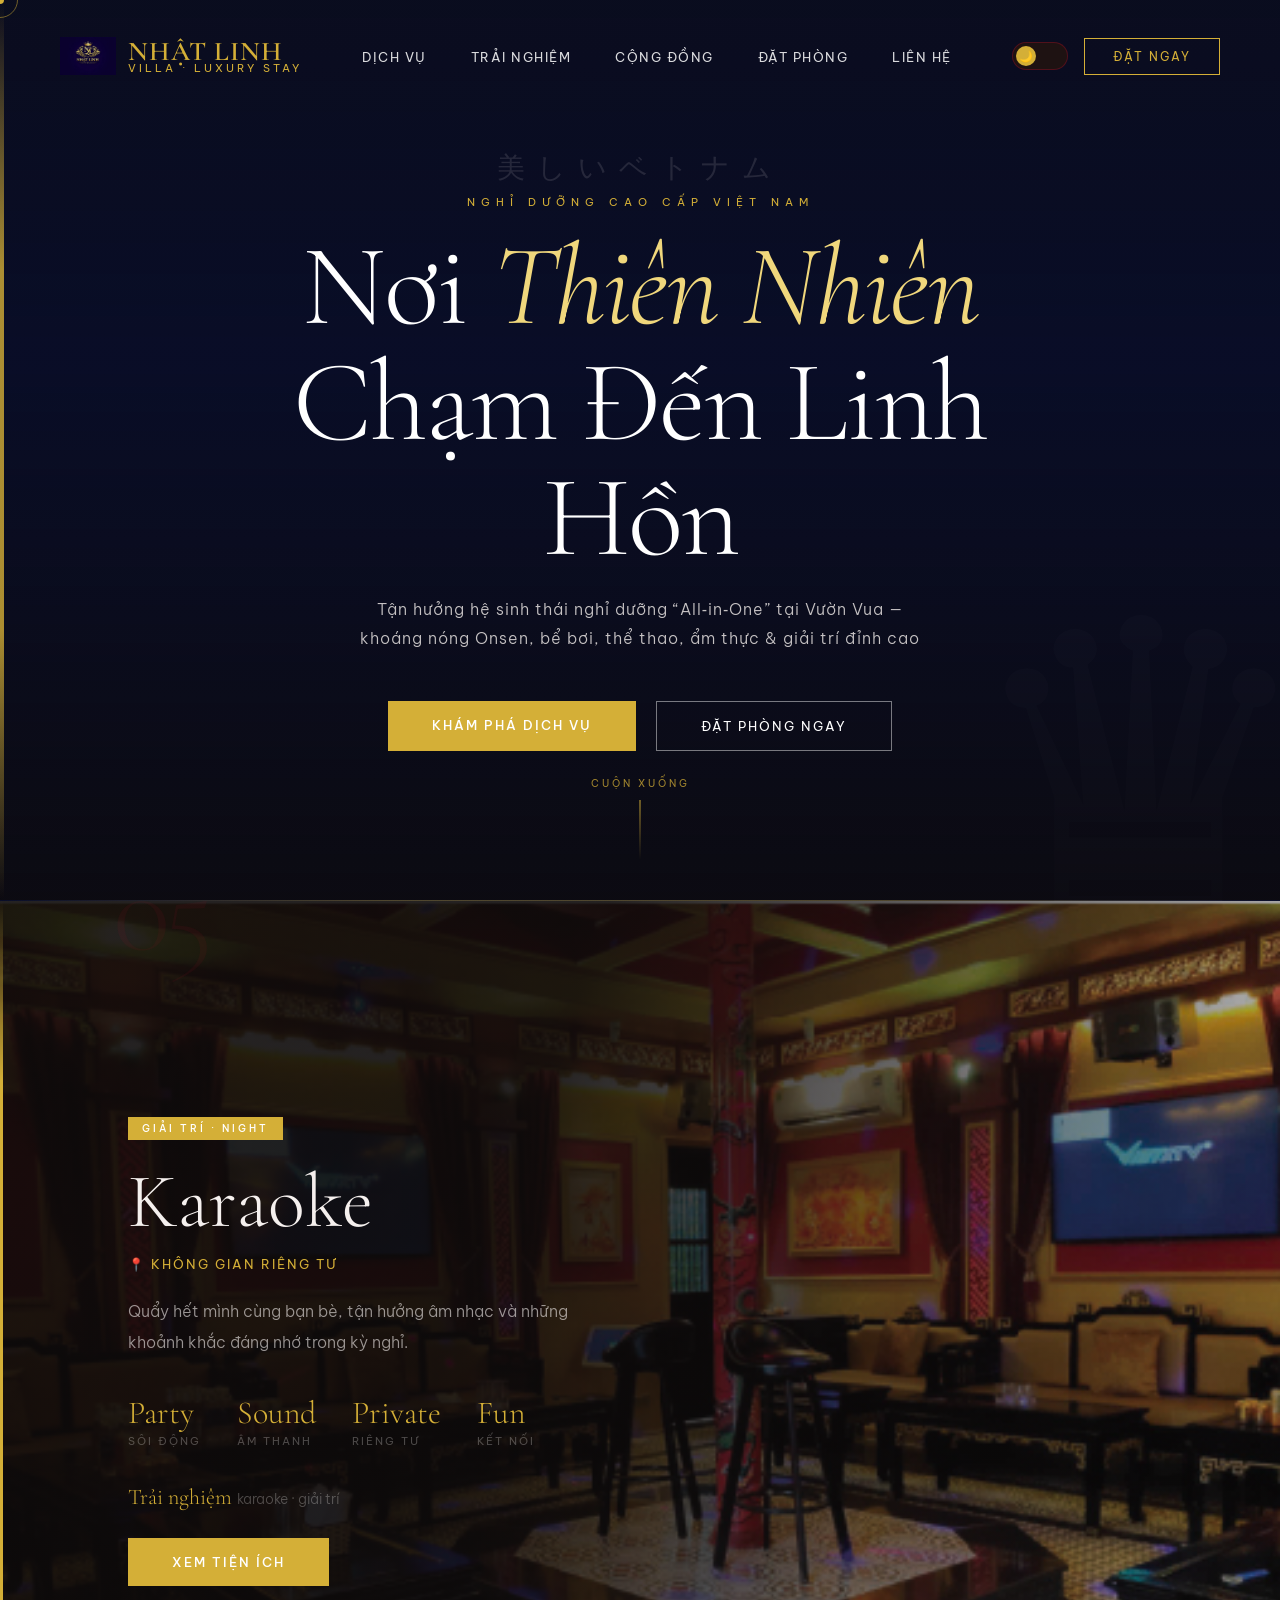
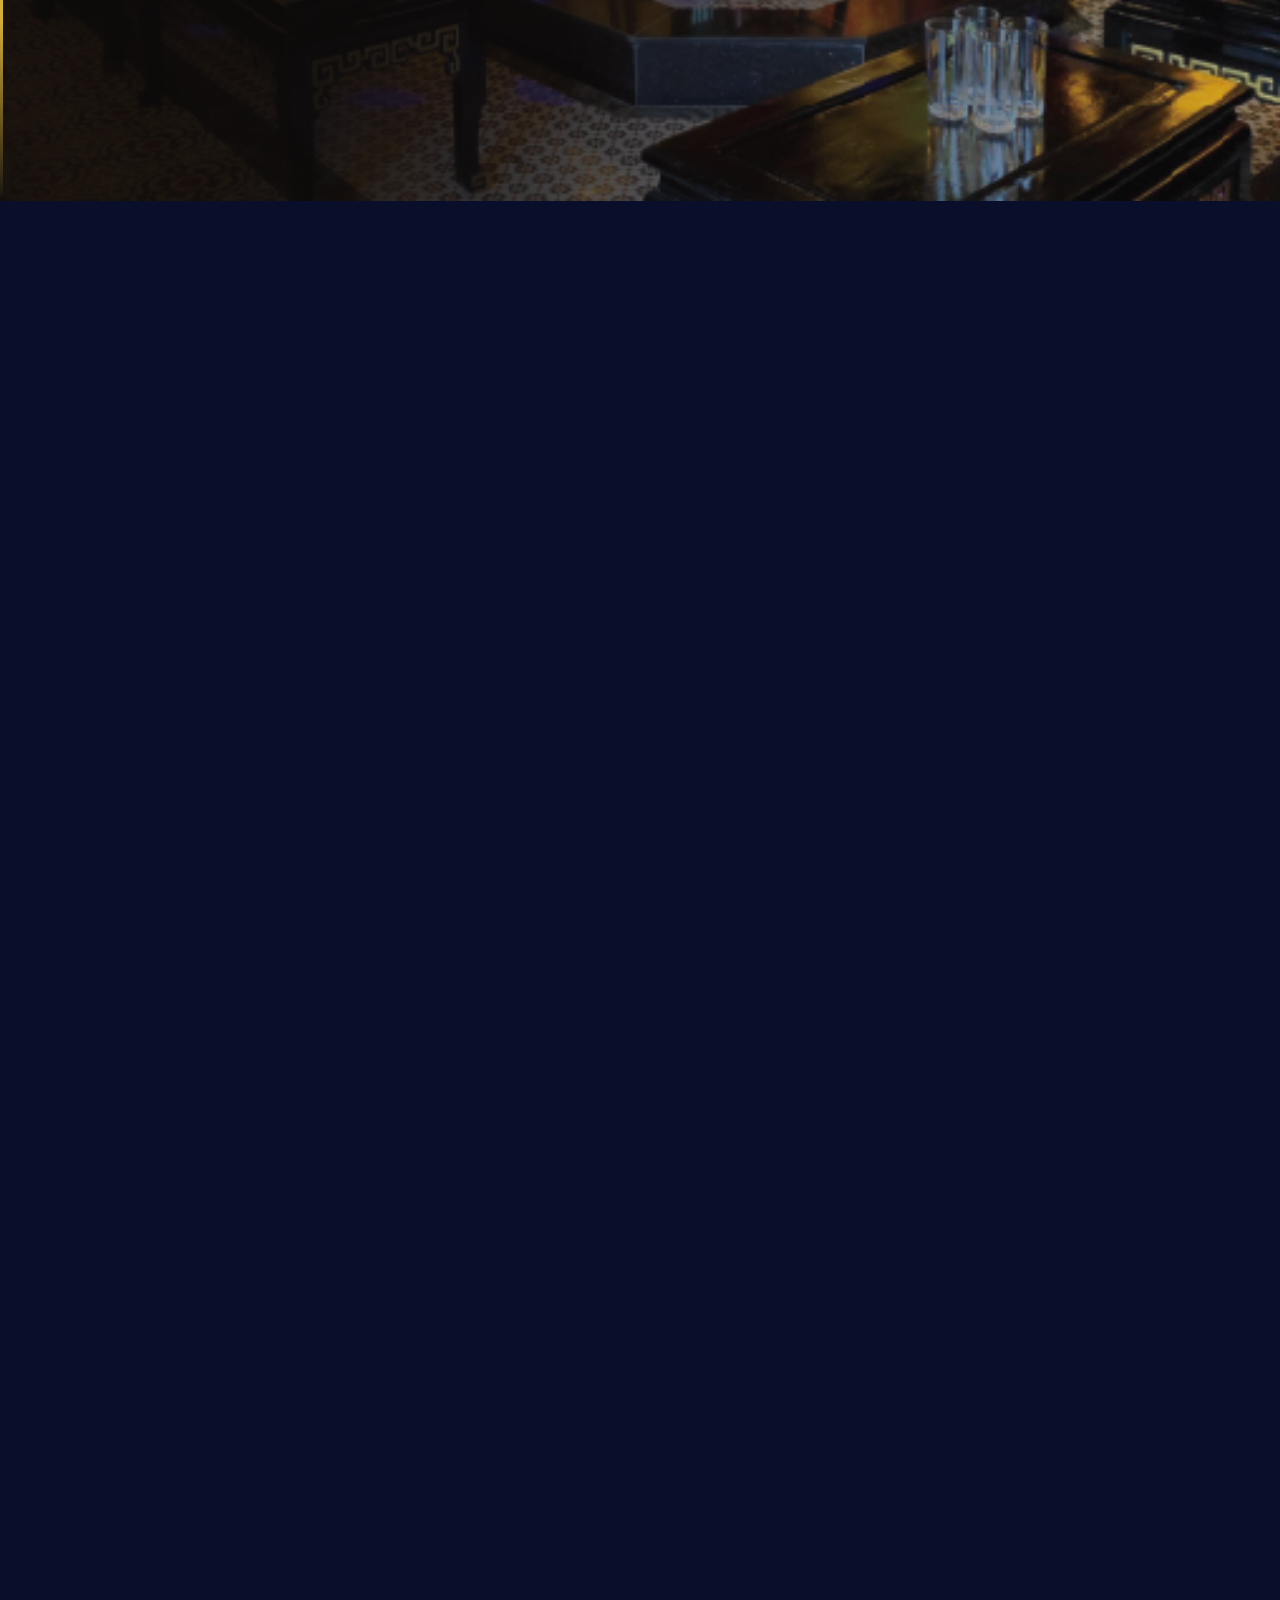
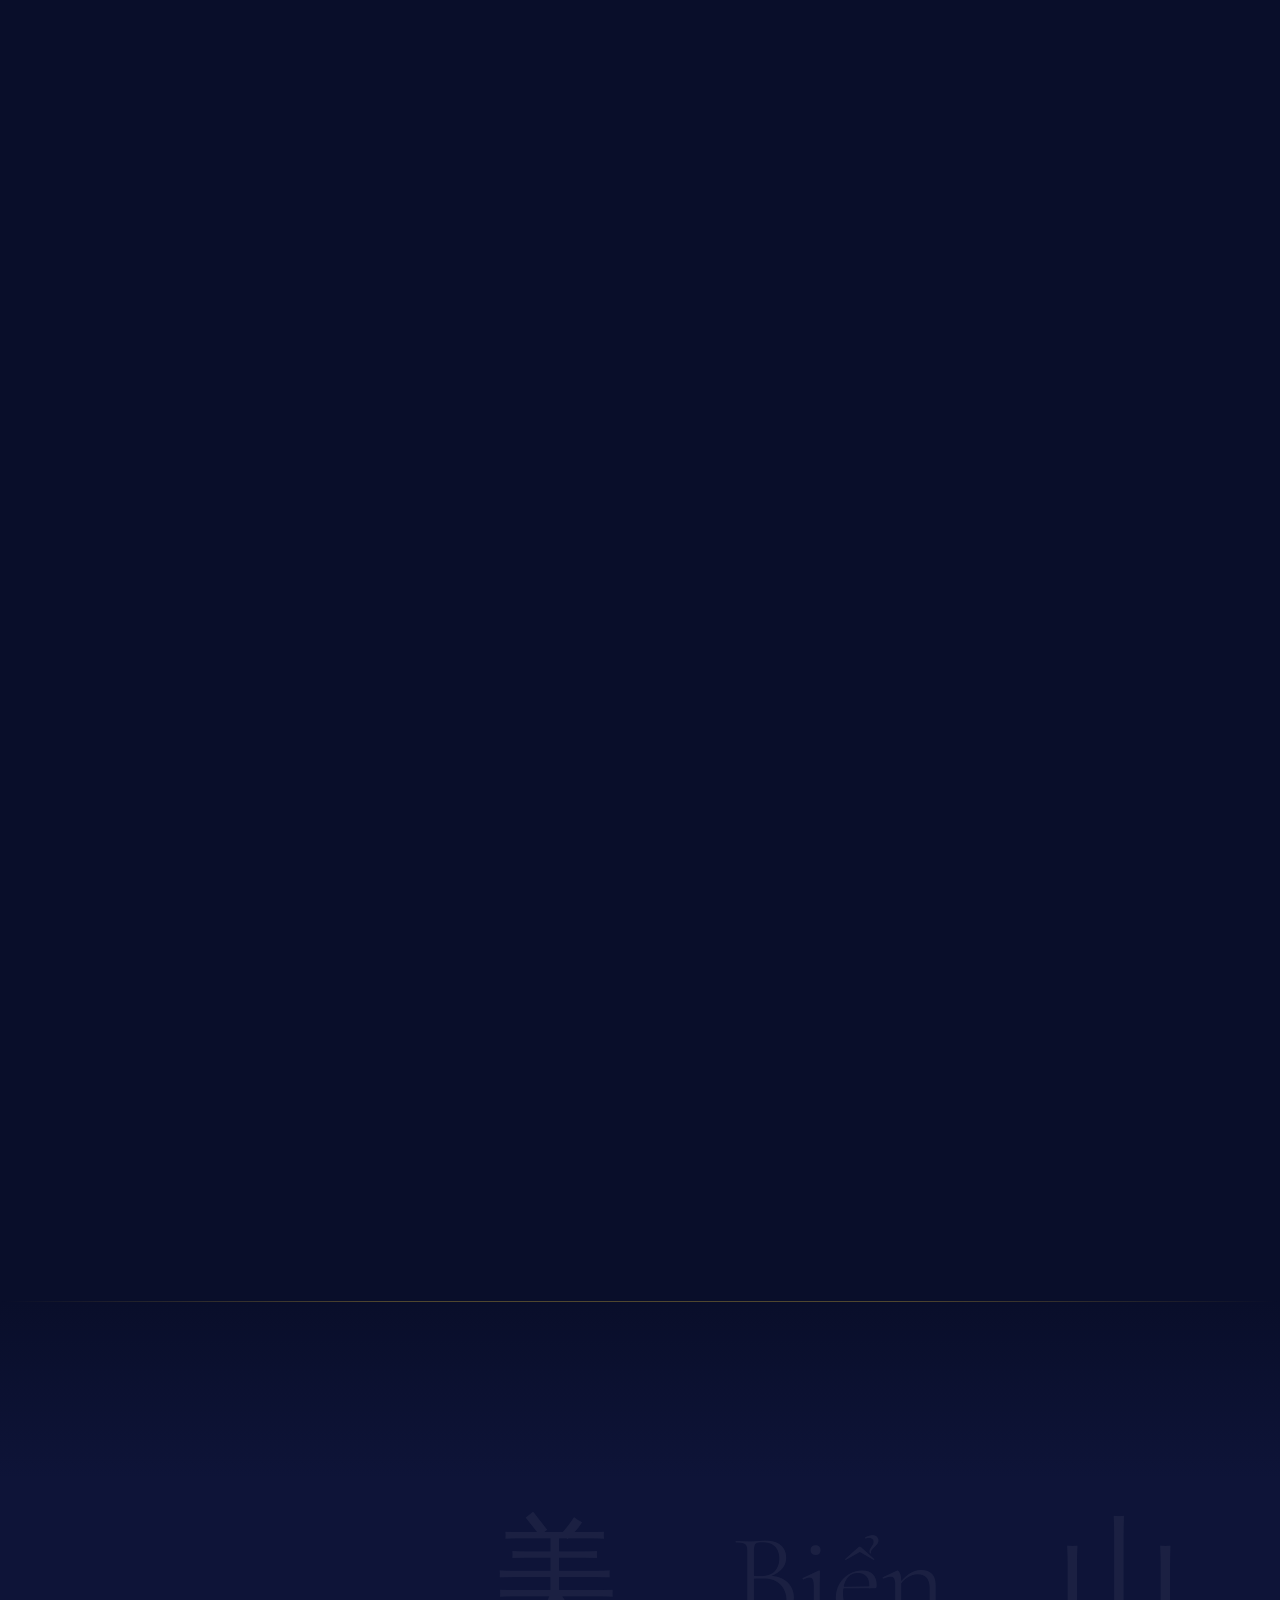
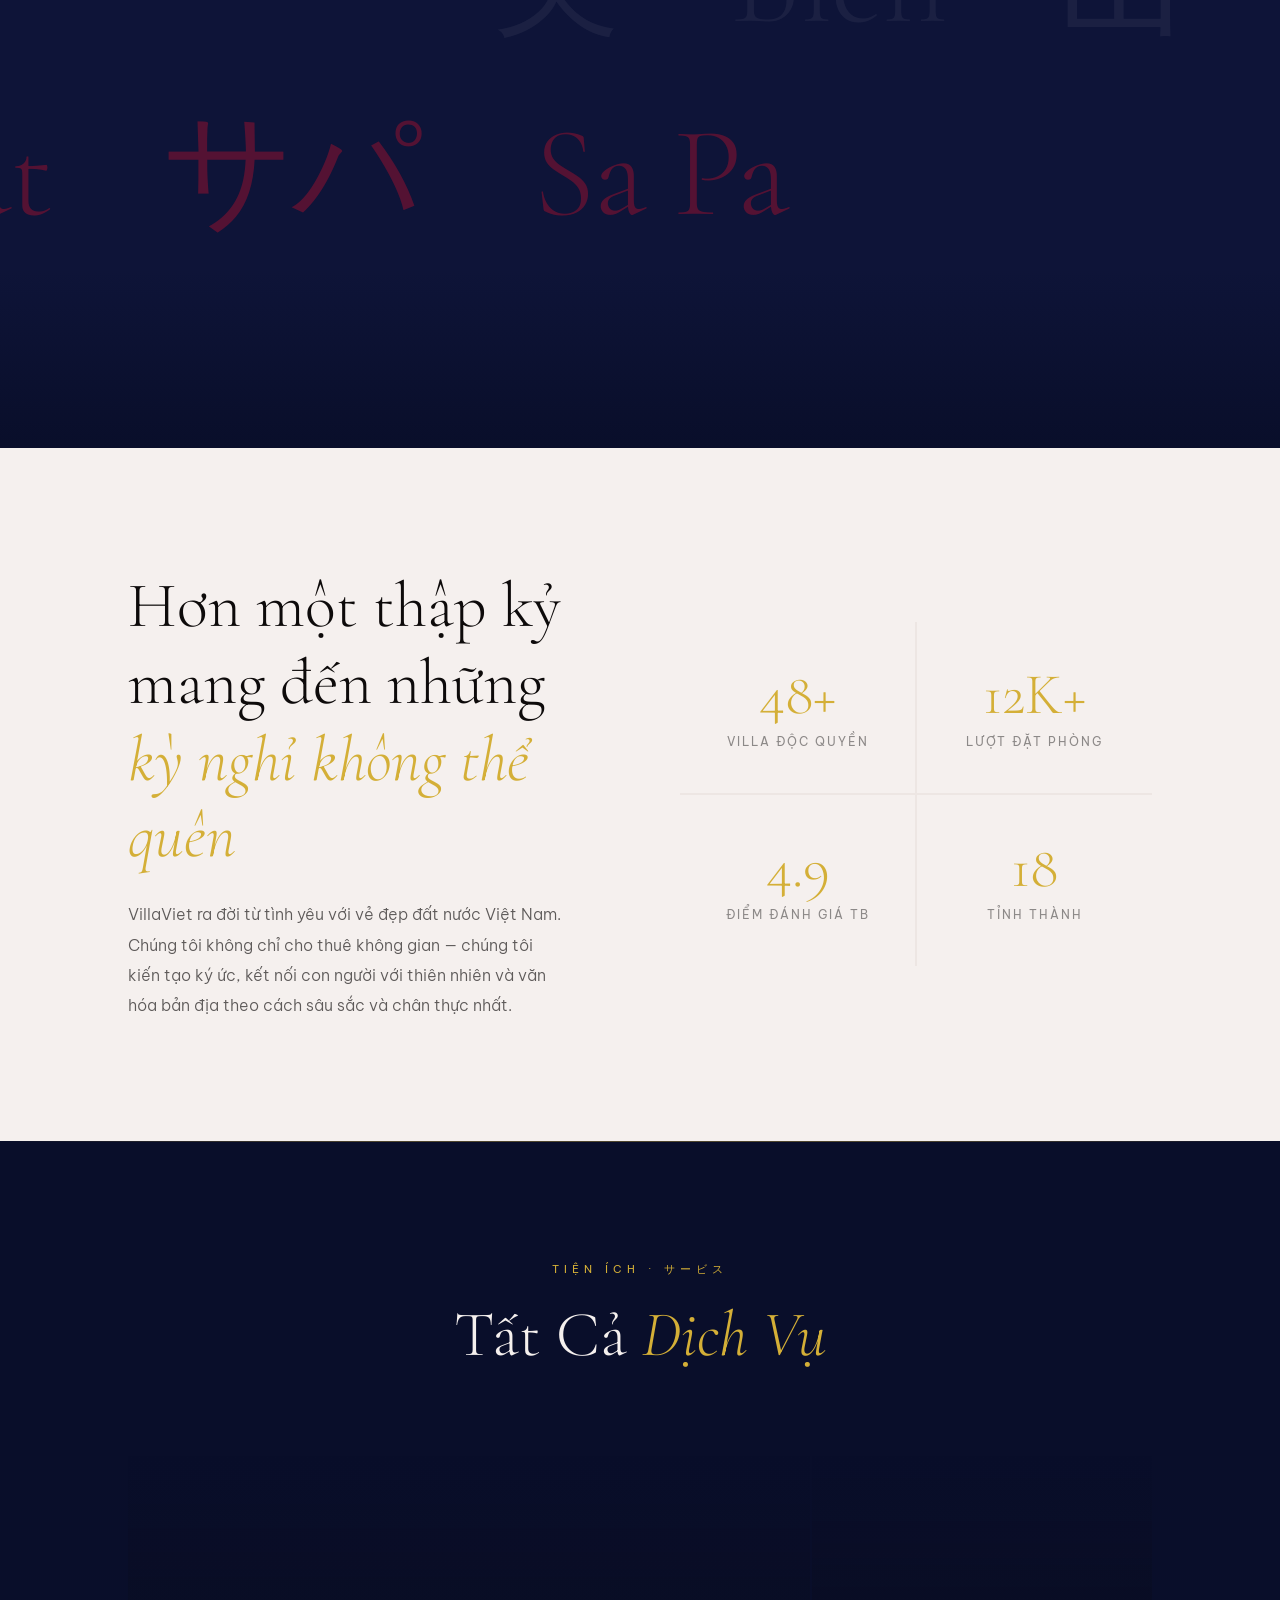
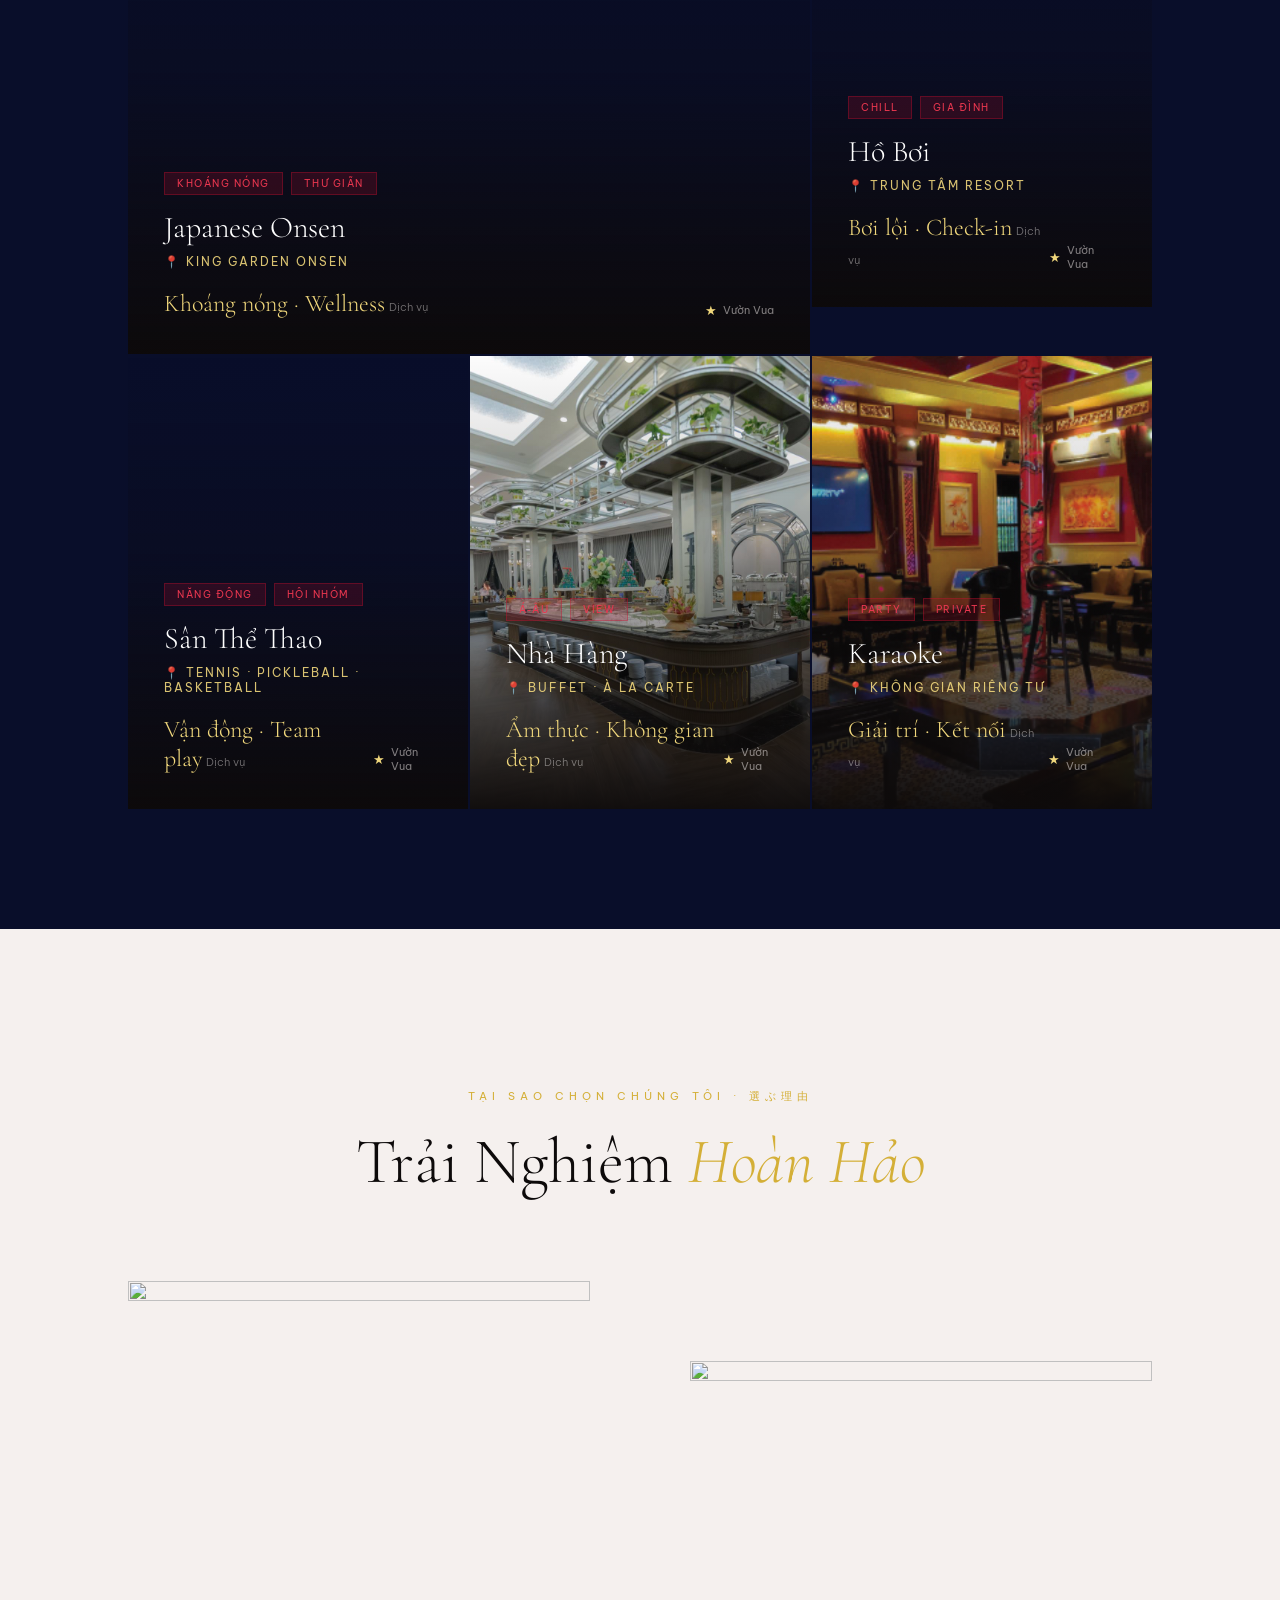
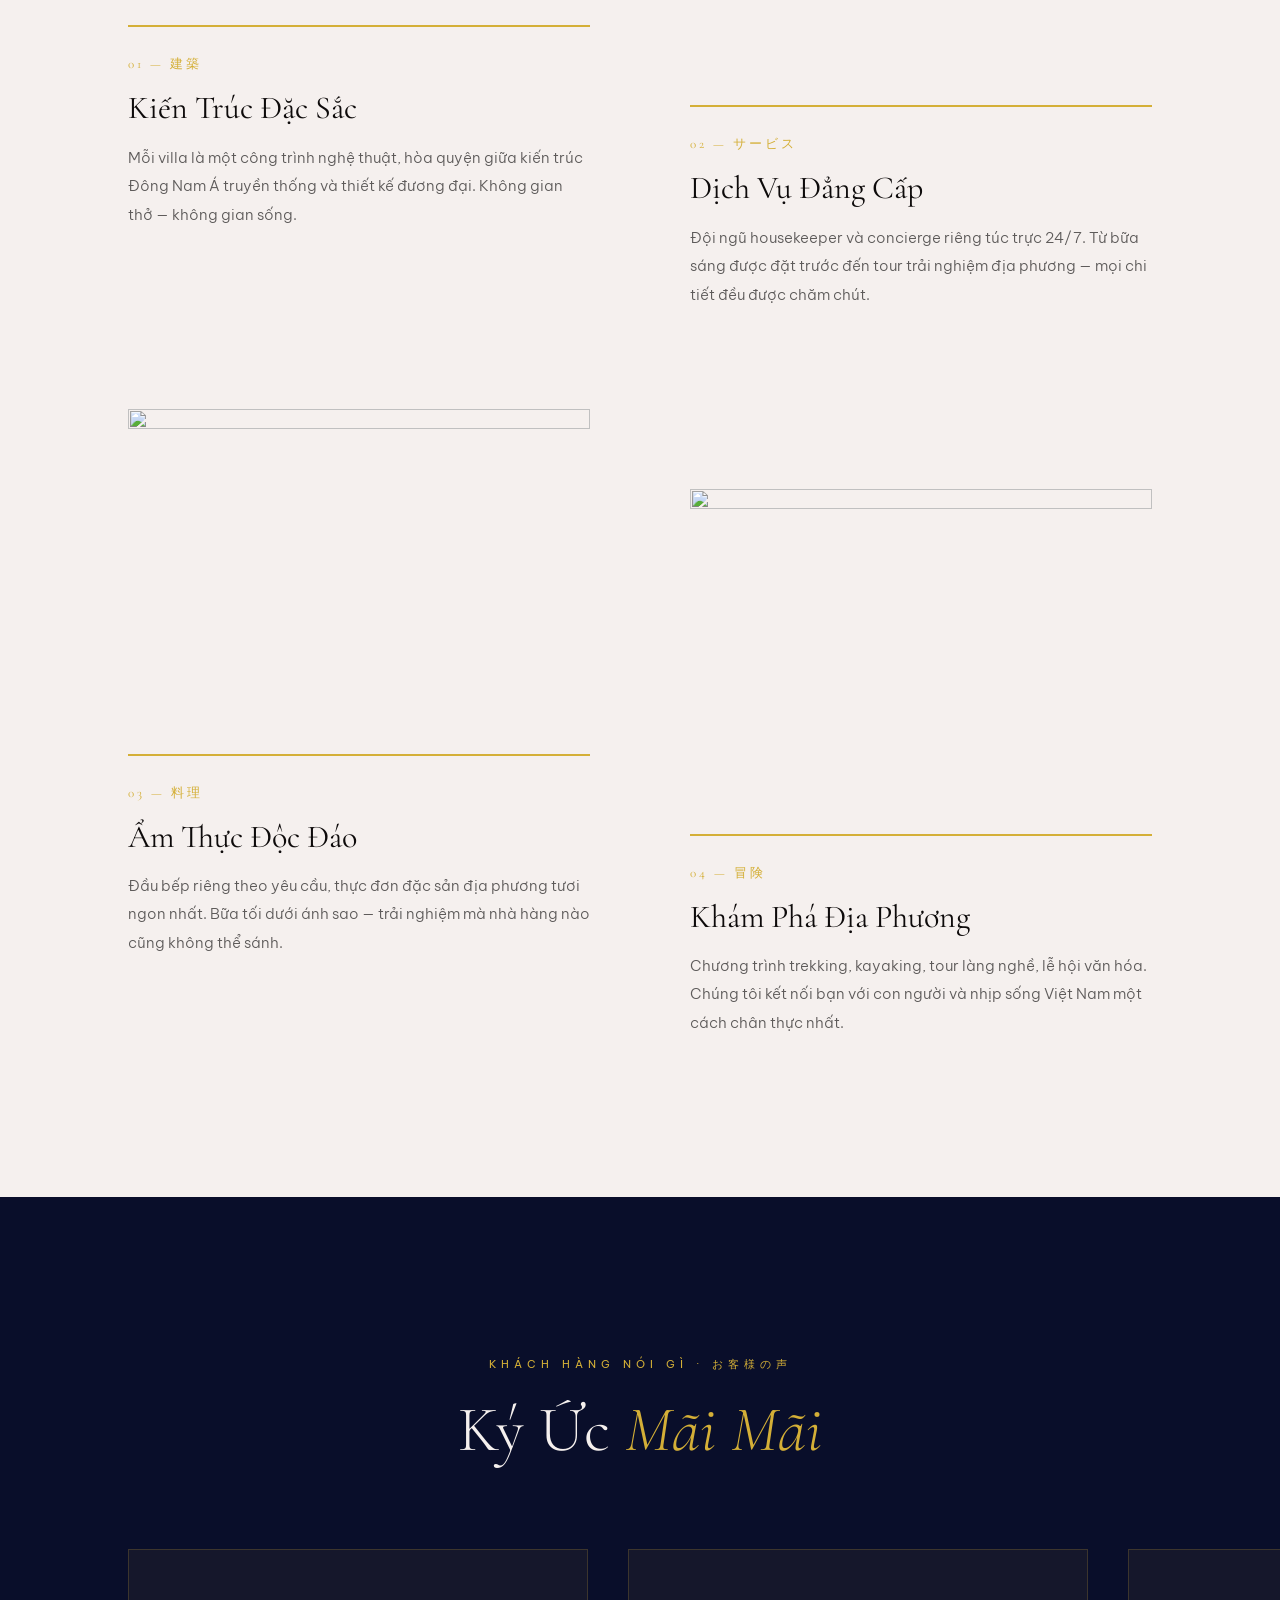
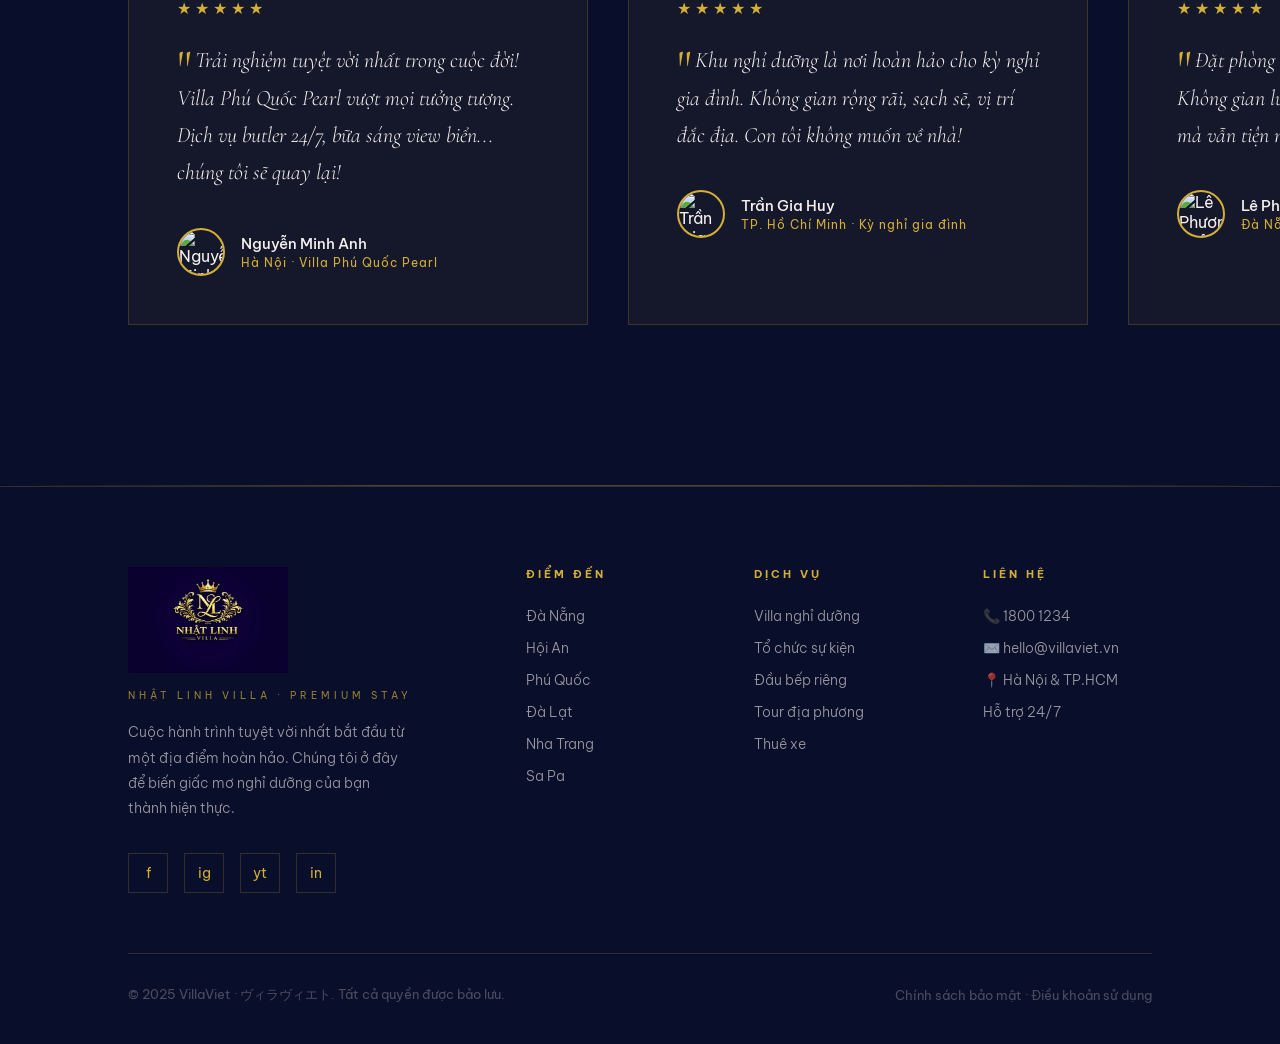
==== commit a54ecf8d: "fix for utf-8" ====
--- a/index.html
+++ b/index.html
@@ -1,16 +1,16 @@
-<!DOCTYPE html>
+﻿<!DOCTYPE html>
 <html lang="vi" data-theme="dark">
 <head>
 <meta charset="UTF-8">
 <meta name="viewport" content="width=device-width, initial-scale=1.0">
-<title>Vu?n Vua Resort � D?ch v? & Tr?i nghi?m</title>
+<title>Vườn Vua Resort — Dịch vụ & Trải nghiệm</title>
 <link href="https://fonts.googleapis.com/css2?family=Cormorant+Garamond:ital,wght@0,300;0,400;0,600;1,300;1,400&family=Be+Vietnam+Pro:wght@300;400;500;600&display=swap" rel="stylesheet">
 <style>
-  /* ---------------------------------------
+  /* ═══════════════════════════════════════
      JAPANESE PALETTE
-     Dark  ? Sumi ink  #0D0A0A  + Aka red  #C8102E  + Shiro white  #F5F0EE
-     Light ? Shiro     #F5F0EE  + Aka red  #C8102E  + Sumi ink dark text
-  --------------------------------------- */
+     Dark  → Sumi ink  #0D0A0A  + Aka red  #C8102E  + Shiro white  #F5F0EE
+     Light → Shiro     #F5F0EE  + Aka red  #C8102E  + Sumi ink dark text
+  ═══════════════════════════════════════ */
   :root {
     --red:       #D4AF37;
     --red-deep:  #A67C1C;
@@ -24,7 +24,7 @@
                         border-color 0.55s, box-shadow 0.55s;
   }
 
-  /* -- DARK (Sumi) -- */
+  /* ── DARK (Sumi) ── */
   [data-theme="dark"] {
     --bg:           #090E2A;
     --bg2:          #0E1438;
@@ -61,7 +61,7 @@
     --notif-fg:     #F5F0EE;
   }
 
-  /* -- LIGHT (Shiro) -- */
+  /* ── LIGHT (Shiro) ── */
   [data-theme="light"] {
     --bg:           #EEE7E3;
     --bg2:          #E3DAD6;
@@ -102,9 +102,9 @@
   html { scroll-behavior:smooth; }
   body { font-family:'Be Vietnam Pro',sans-serif;background:var(--bg);color:var(--text);overflow-x:hidden;cursor:none;transition:var(--transition-theme); }
 
-  /* -- JAPANESE TORII WATERMARK -- */
+  /* ── JAPANESE TORII WATERMARK ── */
   body::before {
-    content:'?';
+    content:'♛';
     position:fixed;
     bottom:-60px; right:-40px;
     font-size:400px;
@@ -115,20 +115,20 @@
     transition:opacity 0.5s;
   }
 
-  /* -- THEME SWITCH -- */
+  /* ── THEME SWITCH ── */
   .theme-switch { position:relative;width:56px;height:28px;background:var(--sw-bg);border:1px solid var(--sw-border);border-radius:14px;cursor:none;transition:var(--transition-theme);flex-shrink:0; }
   .theme-switch-thumb { position:absolute;top:3px;left:3px;width:20px;height:20px;border-radius:50%;background:var(--red);display:flex;align-items:center;justify-content:center;font-size:11px;transition:transform 0.4s cubic-bezier(0.34,1.56,0.64,1);pointer-events:none; }
   [data-theme="light"] .theme-switch-thumb { transform:translateX(28px); }
   .theme-switch:hover { border-color:var(--red); }
 
-  /* -- CURSOR -- */
+  /* ── CURSOR ── */
   .cursor { position:fixed;width:8px;height:8px;background:var(--red);border-radius:50%;pointer-events:none;z-index:9999;transform:translate(-50%,-50%); }
   .cursor-follower { position:fixed;width:36px;height:36px;border:1px solid var(--red);border-radius:50%;pointer-events:none;z-index:9998;transform:translate(-50%,-50%);transition:all 0.15s ease;opacity:0.5; }
 
-  /* -- PROGRESS -- */
+  /* ── PROGRESS ── */
   .scroll-progress { position:fixed;top:0;left:0;height:2px;background:var(--red);z-index:200;transition:width 0.1s linear;width:0%; }
 
-  /* -- NAV -- */
+  /* ── NAV ── */
   nav { position:fixed;top:0;left:0;right:0;z-index:100;padding:28px 60px;display:flex;justify-content:space-between;align-items:center;transition:all 0.6s cubic-bezier(0.23,1,0.32,1);gap:24px; }
   nav.scrolled { padding:18px 60px;background:var(--nav-bg);backdrop-filter:blur(20px);border-bottom:1px solid var(--border); }
   .logo { display:flex;align-items:center;gap:12px;color:#fff;text-decoration:none;transition:color 0.4s; }
@@ -147,7 +147,7 @@
   .nav-cta { background:transparent;border:1px solid var(--red);color:var(--red);padding:10px 28px;font-family:'Be Vietnam Pro',sans-serif;font-size:12px;letter-spacing:2px;text-transform:uppercase;cursor:none;transition:all 0.4s; }
   .nav-cta:hover { background:var(--red);color:#fff; }
 
-  /* -- HERO -- */
+  /* ── HERO ── */
   .hero { position:relative;height:100vh;display:flex;align-items:center;justify-content:center;overflow:hidden; }
   .hero-bg { position:absolute;inset:0;background:url('assets/header.jpg') center/cover no-repeat;transform:scale(1.1); }
   .hero-overlay { position:absolute;inset:0;background:var(--hero-overlay);transition:background 0.55s; }
@@ -168,7 +168,7 @@
   .scroll-hint span { font-size:10px;letter-spacing:3px;text-transform:uppercase;color:var(--red);opacity:0.75; }
   .scroll-line { width:1px;height:60px;background:linear-gradient(to bottom,var(--red),transparent);animation:scrollPulse 2s infinite; }
 
-  /* -- STICKY SLIDES -- */
+  /* ── STICKY SLIDES ── */
   .sticky-wrapper { position:relative;height:400vh; }
   .sticky-inner { position:sticky;top:0;height:100vh;overflow:hidden;display:flex;align-items:center;justify-content:center; }
   .sticky-slides { position:relative;width:100%;height:100%; }
@@ -193,7 +193,7 @@
   .dot { width:6px;height:6px;border-radius:50%;background:rgba(200,16,46,0.25);transition:all 0.4s;cursor:none; }
   .dot.active { background:var(--red);width:24px;border-radius:3px; }
 
-  /* -- MARQUEE -- */
+  /* ── MARQUEE ── */
   .text-scroll-section { background:var(--bg2);padding:180px 0;overflow:hidden;position:relative;transition:background 0.55s; }
   .text-scroll-section::before { content:'';position:absolute;top:0;left:0;right:0;height:180px;background:linear-gradient(to bottom,var(--bg),transparent);z-index:1;transition:background 0.55s; }
   .text-scroll-section::after  { content:'';position:absolute;bottom:0;left:0;right:0;height:180px;background:linear-gradient(to top,var(--bg),transparent);z-index:1;transition:background 0.55s; }
@@ -202,7 +202,7 @@
   .big-text-line.acc { color:var(--marquee-acc); }
   .big-text-line span { font-style:italic; }
 
-  /* -- STATS -- */
+  /* ── STATS ── */
   .stats-section { background:var(--stat-bg);padding:120px 10vw;display:grid;grid-template-columns:1fr 1fr;gap:80px;align-items:center;transition:background 0.55s; }
   .stats-text h2 { font-family:'Cormorant Garamond',serif;font-size:clamp(40px,5vw,70px);font-weight:300;line-height:1.2;color:var(--stat-text);margin-bottom:24px; }
   .stats-text h2 em { font-style:italic;color:var(--stat-val); }
@@ -214,7 +214,7 @@
   .stat-box-val { font-family:'Cormorant Garamond',serif;font-size:58px;font-weight:300;color:var(--stat-val);line-height:1; }
   .stat-box-lbl { font-size:12px;letter-spacing:2px;text-transform:uppercase;color:var(--stat-lbl);margin-top:10px; }
 
-  /* -- VILLAS -- */
+  /* ── VILLAS ── */
   .villas-section { background:var(--bg);padding:120px 10vw;transition:background 0.55s; }
   .section-header { text-align:center;margin-bottom:80px; }
   .section-eyebrow { font-size:11px;letter-spacing:5px;text-transform:uppercase;color:var(--red);margin-bottom:20px;display:block; }
@@ -242,7 +242,7 @@
   .villa-rating { display:flex;align-items:center;gap:6px;font-size:13px;color:var(--red-light); }
   .villa-rating span { color:rgba(245,240,238,0.5);font-size:11px; }
 
-  /* -- EXPERIENCE -- */
+  /* ── EXPERIENCE ── */
   .experience-section { background:var(--exp-bg);padding:160px 10vw;transition:background 0.55s; }
   .experience-section .section-eyebrow { color:var(--exp-eyebrow); }
   .experience-section .section-title { color:var(--exp-text); }
@@ -258,7 +258,7 @@
   .exp-title { font-family:'Cormorant Garamond',serif;font-size:32px;font-weight:400;line-height:1.2;margin-bottom:16px;color:var(--exp-text); }
   .exp-desc { font-size:15px;line-height:1.9;color:var(--exp-text2);font-weight:300; }
 
-  /* -- TESTIMONIALS -- */
+  /* ── TESTIMONIALS ── */
   .testimonials-section { background:var(--bg);padding:160px 10vw;position:relative;overflow:hidden;transition:background 0.55s; }
   .testimonials-track { display:flex;gap:40px;animation:marqueeLeft 40s linear infinite;width:max-content;margin-top:80px; }
   .testimonials-track:hover { animation-play-state:paused; }
@@ -275,7 +275,7 @@
   .testimonial-name { font-weight:500;font-size:15px;margin-bottom:2px;color:var(--text);transition:color 0.55s; }
   .testimonial-meta { font-size:12px;color:var(--red);letter-spacing:1px; }
 
-  /* -- FOOTER -- */
+  /* ── FOOTER ── */
   footer { background:var(--bg);border-top:1px solid var(--border);padding:80px 10vw 40px;transition:background 0.55s; }
   .footer-grid { display:grid;grid-template-columns:2fr 1fr 1fr 1fr;gap:60px;margin-bottom:60px; }
   .footer-logo { font-family:'Cormorant Garamond',serif;font-size:36px;font-weight:300;letter-spacing:3px;margin-bottom:6px;color:var(--text); }
@@ -291,7 +291,7 @@
   .footer-links a:hover { color:var(--red); }
   .footer-bottom { border-top:1px solid var(--border);padding-top:32px;display:flex;justify-content:space-between;align-items:center;color:var(--text3);font-size:13px; }
 
-  /* -- LOADER -- */
+  /* ── LOADER ── */
   .loader { position:fixed;inset:0;background:var(--loader-bg);z-index:1000;display:flex;align-items:center;justify-content:center;flex-direction:column;gap:24px;transition:opacity 0.8s,visibility 0.8s; }
   .loader.hidden { opacity:0;visibility:hidden; }
   .loader-circle { width:60px;height:60px;border:1px solid rgba(200,16,46,0.2);border-radius:50%;display:flex;align-items:center;justify-content:center;margin-bottom:8px;animation:pulseBorder 2s infinite; }
@@ -302,25 +302,25 @@
   .loader-bar-fill { position:absolute;top:0;left:0;height:100%;background:var(--red);animation:loaderFill 1.8s cubic-bezier(0.23,1,0.32,1) forwards; }
   @keyframes pulseBorder { 0%,100%{box-shadow:0 0 0 0 rgba(200,16,46,0.3)}50%{box-shadow:0 0 0 10px rgba(200,16,46,0)} }
 
-  /* -- NOTIFICATION -- */
+  /* ── NOTIFICATION ── */
   .notification { position:fixed;bottom:40px;right:40px;background:var(--red);color:#fff;padding:16px 28px;font-size:13px;font-weight:500;letter-spacing:0.5px;z-index:500;transform:translateY(100px);opacity:0;transition:all 0.5s cubic-bezier(0.23,1,0.32,1);max-width:320px; }
   .notification.show { transform:none;opacity:1; }
 
-  /* -- REVEAL -- */
+  /* ── REVEAL ── */
   .reveal { opacity:0;transform:translateY(40px);transition:all 0.9s cubic-bezier(0.23,1,0.32,1); }
   .reveal.visible { opacity:1;transform:none; }
 
-  /* -- DIVIDER -- */
+  /* ── DIVIDER ── */
   .red-divider { height:1px;background:linear-gradient(to right,transparent,var(--red) 30%,var(--red) 70%,transparent);opacity:0.35;margin:0; }
 
-  /* -- ANIMATIONS -- */
+  /* ── ANIMATIONS ── */
   @keyframes fadeUp  { to{opacity:1;transform:none} }
   @keyframes fadeIn  { to{opacity:1} }
   @keyframes scrollPulse { 0%,100%{opacity:1}50%{opacity:0.3} }
   @keyframes marqueeLeft { from{transform:translateX(0)}to{transform:translateX(-50%)} }
   @keyframes loaderFill  { from{width:0}to{width:100%} }
 
-  /* -- MOBILE -- */
+  /* ── MOBILE ── */
   @media(max-width:768px){
     nav{padding:20px 24px}nav.scrolled{padding:14px 24px}.nav-links{display:none}
     .hero{height:88vh}.hero-title{font-size:clamp(42px,13vw,74px)}.hero-sub{font-size:14px;line-height:1.7}
@@ -345,8 +345,8 @@
 <body>
 
 <div class="loader" id="loader">
-  <div class="loader-circle"><span class="loader-torii">?</span></div>
-  <div class="loader-logo">Vu?n<span>Vua</span></div>
+  <div class="loader-circle"><span class="loader-torii">⛩</span></div>
+  <div class="loader-logo">Vườn<span>Vua</span></div>
   <div class="loader-bar"><div class="loader-bar-fill"></div></div>
 </div>
 
@@ -358,23 +358,24 @@
 <!-- NAV -->
 <nav id="nav">
   <a href="#" class="logo">
-    <img src="assets/nhat-linh-logo.png" alt="Nh?t Linh Villa logo">
+    <img src="assets/nhat-linh-logo.png" alt="Nhật Linh Villa logo">
     <span>
-      <strong>NH?T LINH</strong>
-      <span class="logo-ja">VILLA � LUXURY STAY</span>
+      <strong>NHẬT LINH</strong>
+      <span class="logo-ja">VILLA · LUXURY STAY</span>
     </span>
   </a>
   <ul class="nav-links">
-    <li><a href="#services">D?ch v?</a></li>
-    <li><a href="#experience">Tr?i nghi?m</a></li>
-    <li><a href="forum.html">C?ng d?ng</a></li>`r`n    <li><a href="booking.html">�?t ph�ng</a></li>
-    <li><a href="#contact">Li�n h?</a></li>
+    <li><a href="#services">Dịch vụ</a></li>
+    <li><a href="#experience">Trải nghiệm</a></li>
+    <li><a href="forum.html">Cộng đồng</a></li>
+    <li><a href="booking.html">Đặt phòng</a></li>
+    <li><a href="#contact">Liên hệ</a></li>
   </ul>
   <div class="nav-right">
     <button class="theme-switch" id="themeSwitch" aria-label="Toggle theme">
-      <div class="theme-switch-thumb"><span id="themeIcon">??</span></div>
+      <div class="theme-switch-thumb"><span id="themeIcon">🌙</span></div>
     </button>
-    <button class="nav-cta" onclick="window.location.href='booking.html'">�?t ngay</button>
+    <button class="nav-cta" onclick="window.location.href='booking.html'">Đặt ngay</button>
   </div>
 </nav>
 
@@ -384,16 +385,16 @@
   <div class="hero-overlay"></div>
   <div class="hero-stripe"></div>
   <div class="hero-content">
-    <span class="hero-kanji">???????</span>
-    <p class="hero-eyebrow">Ngh? Du?ng Cao C?p Vi?t Nam</p>
-    <h1 class="hero-title">Noi <em>Thi�n Nhi�n</em><br>Ch?m �?n Linh H?n</h1>
-    <p class="hero-sub">T?n hu?ng h? sinh th�i ngh? du?ng �All-in-One� t?i Vu?n Vua �<br>kho�ng n�ng Onsen, b? boi, th? thao, ?m th?c & gi?i tr� d?nh cao</p>
+    <span class="hero-kanji">美しいベトナム</span>
+    <p class="hero-eyebrow">Nghỉ Dưỡng Cao Cấp Việt Nam</p>
+    <h1 class="hero-title">Nơi <em>Thiên Nhiên</em><br>Chạm Đến Linh Hồn</h1>
+    <p class="hero-sub">Tận hưởng hệ sinh thái nghỉ dưỡng “All‑in‑One” tại Vườn Vua —<br>khoáng nóng Onsen, bể bơi, thể thao, ẩm thực & giải trí đỉnh cao</p>
     <div class="hero-actions">
-      <a href="#services" class="btn-primary">Kh�m Ph� D?ch V?</a>
-      <a href="booking.html" class="btn-ghost">�?t Ph�ng Ngay</a>
-    </div>
-  </div>
-  <div class="scroll-hint"><span>Cu?n xu?ng</span><div class="scroll-line"></div></div>
+      <a href="#services" class="btn-primary">Khám Phá Dịch Vụ</a>
+      <a href="booking.html" class="btn-ghost">Đặt Phòng Ngay</a>
+    </div>
+  </div>
+  <div class="scroll-hint"><span>Cuộn xuống</span><div class="scroll-line"></div></div>
 </section>
 
 <div class="red-divider"></div>
@@ -409,18 +410,18 @@
         <div class="slide-bar"></div>
         <div class="slide-number">01</div>
         <div class="slide-content">
-          <div class="slide-tag">Kho�ng n�ng � ??</div>
+          <div class="slide-tag">Khoáng nóng · 癒し</div>
           <h2 class="slide-name">Japanese Onsen</h2>
-          <div class="slide-loc">?? King Garden Onsen � Vu?n Vua</div>
-          <p class="slide-desc">�?m m�nh trong d�ng kho�ng n�ng thu gi�n, kh�ng gian xanh m�t v� tr?i nghi?m wellness tr?n v?n cho c? gia d�nh.</p>
+          <div class="slide-loc">📍 King Garden Onsen · Vườn Vua</div>
+          <p class="slide-desc">Đắm mình trong dòng khoáng nóng thư giãn, không gian xanh mát và trải nghiệm wellness trọn vẹn cho cả gia đình.</p>
           <div class="slide-stats">
-            <div><div class="s-val">40�C</div><div class="s-lbl">Kho�ng n�ng</div></div>
-            <div><div class="s-val">Zen</div><div class="s-lbl">Thu gi�n</div></div>
+            <div><div class="s-val">40°C</div><div class="s-lbl">Khoáng nóng</div></div>
+            <div><div class="s-val">Zen</div><div class="s-lbl">Thư giãn</div></div>
             <div><div class="s-val">Spa</div><div class="s-lbl">Wellness</div></div>
-            <div><div class="s-val">Family</div><div class="s-lbl">Cho m?i l?a tu?i</div></div>
+            <div><div class="s-val">Family</div><div class="s-lbl">Cho mọi lứa tuổi</div></div>
           </div>
-          <div class="slide-price">Tr?i nghi?m <span>kho�ng n�ng � onsen</span></div>
-          <a href="#services" class="btn-primary">Xem Ti?n �ch</a>
+          <div class="slide-price">Trải nghiệm <span>khoáng nóng · onsen</span></div>
+          <a href="#services" class="btn-primary">Xem Tiện Ích</a>
         </div>
         <div class="slide-dots" id="slideDots"></div>
       </div>
@@ -431,18 +432,18 @@
         <div class="slide-bar"></div>
         <div class="slide-number">02</div>
         <div class="slide-content">
-          <div class="slide-tag">Gi?i nhi?t � Chill</div>
-          <h2 class="slide-name">H? Boi</h2>
-          <div class="slide-loc">?? Trung t�m resort</div>
-          <p class="slide-desc">Boi l?i thu th�i, check-in c?nh quan xanh m�t v� t?n hu?ng kho?nh kh?c ho�ng h�n gi?a thi�n nhi�n.</p>
+          <div class="slide-tag">Giải nhiệt · Chill</div>
+          <h2 class="slide-name">Hồ Bơi</h2>
+          <div class="slide-loc">📍 Trung tâm resort</div>
+          <p class="slide-desc">Bơi lội thư thái, check‑in cảnh quan xanh mát và tận hưởng khoảnh khắc hoàng hôn giữa thiên nhiên.</p>
           <div class="slide-stats">
-            <div><div class="s-val">View</div><div class="s-lbl">Thi�n nhi�n</div></div>
-            <div><div class="s-val">Chill</div><div class="s-lbl">Thu gi�n</div></div>
-            <div><div class="s-val">Photo</div><div class="s-lbl">Check-in</div></div>
-            <div><div class="s-val">All day</div><div class="s-lbl">T?n hu?ng</div></div>
+            <div><div class="s-val">View</div><div class="s-lbl">Thiên nhiên</div></div>
+            <div><div class="s-val">Chill</div><div class="s-lbl">Thư giãn</div></div>
+            <div><div class="s-val">Photo</div><div class="s-lbl">Check‑in</div></div>
+            <div><div class="s-val">All day</div><div class="s-lbl">Tận hưởng</div></div>
           </div>
-          <div class="slide-price">Tr?i nghi?m <span>boi l?i � thu gi�n</span></div>
-          <a href="#services" class="btn-primary">Xem Ti?n �ch</a>
+          <div class="slide-price">Trải nghiệm <span>bơi lội · thư giãn</span></div>
+          <a href="#services" class="btn-primary">Xem Tiện Ích</a>
         </div>
       </div>
 
@@ -453,22 +454,22 @@
         <div class="slide-number">03</div>
       
         <div class="slide-content">
-          <div class="slide-tag">Th? thao � Sport</div>
-          <h2 class="slide-name">S�n Tennis</h2>
-          <div class="slide-loc">?? Ti�u chu?n qu?c t?</div>
+          <div class="slide-tag">Thể thao · Sport</div>
+          <h2 class="slide-name">Sân Tennis</h2>
+          <div class="slide-loc">📍 Tiêu chuẩn quốc tế</div>
       
           <p class="slide-desc">
-            Tr?i nghi?m s�n tennis chuy�n nghi?p, ph� h?p cho luy?n t?p v� thi d?u.
+            Trải nghiệm sân tennis chuyên nghiệp, phù hợp cho luyện tập và thi đấu.
           </p>
       
           <div class="slide-stats">
-            <div><div class="s-val">Pro</div><div class="s-lbl">Ti�u chu?n</div></div>
-            <div><div class="s-val">Match</div><div class="s-lbl">Thi d?u</div></div>
-            <div><div class="s-val">Train</div><div class="s-lbl">Luy?n t?p</div></div>
+            <div><div class="s-val">Pro</div><div class="s-lbl">Tiêu chuẩn</div></div>
+            <div><div class="s-val">Match</div><div class="s-lbl">Thi đấu</div></div>
+            <div><div class="s-val">Train</div><div class="s-lbl">Luyện tập</div></div>
             <div><div class="s-val">Day</div><div class="s-lbl">All day</div></div>
           </div>
       
-          <a href="#services" class="btn-primary">Xem Ti?n �ch</a>
+          <a href="#services" class="btn-primary">Xem Tiện Ích</a>
         </div>
       </div>
 
@@ -479,22 +480,22 @@
         <div class="slide-number">04</div>
       
         <div class="slide-content">
-          <div class="slide-tag">Th? thao � Sport</div>
-          <h2 class="slide-name">S�n Pickleball</h2>
-          <div class="slide-loc">?? Xu hu?ng m?i</div>
+          <div class="slide-tag">Thể thao · Sport</div>
+          <h2 class="slide-name">Sân Pickleball</h2>
+          <div class="slide-loc">📍 Xu hướng mới</div>
       
           <p class="slide-desc">
-            B? m�n k?t h?p gi?a tennis v� c?u l�ng, d? choi v� c?c k? g�y nghi?n.
+            Bộ môn kết hợp giữa tennis và cầu lông, dễ chơi và cực kỳ gây nghiện.
           </p>
       
           <div class="slide-stats">
-            <div><div class="s-val">Fun</div><div class="s-lbl">Gi?i tr�</div></div>
-            <div><div class="s-val">Easy</div><div class="s-lbl">D? choi</div></div>
-            <div><div class="s-val">Group</div><div class="s-lbl">B?n b�</div></div>
+            <div><div class="s-val">Fun</div><div class="s-lbl">Giải trí</div></div>
+            <div><div class="s-val">Easy</div><div class="s-lbl">Dễ chơi</div></div>
+            <div><div class="s-val">Group</div><div class="s-lbl">Bạn bè</div></div>
             <div><div class="s-val">Trend</div><div class="s-lbl">Hot</div></div>
           </div>
       
-          <a href="#services" class="btn-primary">Xem Ti?n �ch</a>
+          <a href="#services" class="btn-primary">Xem Tiện Ích</a>
         </div>
       </div>
 
@@ -505,22 +506,22 @@
         <div class="slide-number">05</div>
       
         <div class="slide-content">
-          <div class="slide-tag">Th? thao � Sport</div>
-          <h2 class="slide-name">S�n B�ng R?</h2>
-          <div class="slide-loc">?? S�i d?ng</div>
+          <div class="slide-tag">Thể thao · Sport</div>
+          <h2 class="slide-name">Sân Bóng Rổ</h2>
+          <div class="slide-loc">📍 Sôi động</div>
       
           <p class="slide-desc">
-            Kh�ng gian l� tu?ng cho ho?t d?ng nh�m, thi d?u v� gi?i tr� nang d?ng.
+            Không gian lý tưởng cho hoạt động nhóm, thi đấu và giải trí năng động.
           </p>
       
           <div class="slide-stats">
-            <div><div class="s-val">Team</div><div class="s-lbl">�?ng d?i</div></div>
+            <div><div class="s-val">Team</div><div class="s-lbl">Đồng đội</div></div>
             <div><div class="s-val">Fast</div><div class="s-lbl">Nhanh</div></div>
-            <div><div class="s-val">Energy</div><div class="s-lbl">Nang lu?ng</div></div>
-            <div><div class="s-val">Play</div><div class="s-lbl">Gi?i tr�</div></div>
+            <div><div class="s-val">Energy</div><div class="s-lbl">Năng lượng</div></div>
+            <div><div class="s-val">Play</div><div class="s-lbl">Giải trí</div></div>
           </div>
       
-          <a href="#services" class="btn-primary">Xem Ti?n �ch</a>
+          <a href="#services" class="btn-primary">Xem Tiện Ích</a>
         </div>
       </div>
 
@@ -530,18 +531,18 @@
         <div class="slide-bar"></div>
         <div class="slide-number">04</div>
         <div class="slide-content">
-          <div class="slide-tag">?m th?c � ??</div>
-          <h2 class="slide-name">Nh� H�ng</h2>
-          <div class="slide-loc">?? Buffet � � la carte</div>
-          <p class="slide-desc">Th?c don da d?ng �-�u, kh�ng gian sang tr?ng v� g�c view d?p � l� tu?ng cho gia d�nh & h?i nh�m.</p>
+          <div class="slide-tag">Ẩm thực · 料理</div>
+          <h2 class="slide-name">Nhà Hàng</h2>
+          <div class="slide-loc">📍 Buffet · À la carte</div>
+          <p class="slide-desc">Thực đơn đa dạng Á‑Âu, không gian sang trọng và góc view đẹp — lý tưởng cho gia đình & hội nhóm.</p>
           <div class="slide-stats">
-            <div><div class="s-val">�-�u</div><div class="s-lbl">�a d?ng</div></div>
-            <div><div class="s-val">Buffet</div><div class="s-lbl">S?n s�ng</div></div>
-            <div><div class="s-val">View</div><div class="s-lbl">Check-in</div></div>
-            <div><div class="s-val">Group</div><div class="s-lbl">H?i nh�m</div></div>
+            <div><div class="s-val">Á‑Âu</div><div class="s-lbl">Đa dạng</div></div>
+            <div><div class="s-val">Buffet</div><div class="s-lbl">Sẵn sàng</div></div>
+            <div><div class="s-val">View</div><div class="s-lbl">Check‑in</div></div>
+            <div><div class="s-val">Group</div><div class="s-lbl">Hội nhóm</div></div>
           </div>
-          <div class="slide-price">Tr?i nghi?m <span>?m th?c � thu?ng v?</span></div>
-          <a href="#services" class="btn-primary">Xem Ti?n �ch</a>
+          <div class="slide-price">Trải nghiệm <span>ẩm thực · thưởng vị</span></div>
+          <a href="#services" class="btn-primary">Xem Tiện Ích</a>
         </div>
       </div>
 
@@ -551,18 +552,18 @@
         <div class="slide-bar"></div>
         <div class="slide-number">05</div>
         <div class="slide-content">
-          <div class="slide-tag">Gi?i tr� � Night</div>
+          <div class="slide-tag">Giải trí · Night</div>
           <h2 class="slide-name">Karaoke</h2>
-          <div class="slide-loc">?? Kh�ng gian ri�ng tu</div>
-          <p class="slide-desc">Qu?y h?t m�nh c�ng b?n b�, t?n hu?ng �m nh?c v� nh?ng kho?nh kh?c d�ng nh? trong k? ngh?.</p>
+          <div class="slide-loc">📍 Không gian riêng tư</div>
+          <p class="slide-desc">Quẩy hết mình cùng bạn bè, tận hưởng âm nhạc và những khoảnh khắc đáng nhớ trong kỳ nghỉ.</p>
           <div class="slide-stats">
-            <div><div class="s-val">Party</div><div class="s-lbl">S�i d?ng</div></div>
-            <div><div class="s-val">Sound</div><div class="s-lbl">�m thanh</div></div>
-            <div><div class="s-val">Private</div><div class="s-lbl">Ri�ng tu</div></div>
-            <div><div class="s-val">Fun</div><div class="s-lbl">K?t n?i</div></div>
+            <div><div class="s-val">Party</div><div class="s-lbl">Sôi động</div></div>
+            <div><div class="s-val">Sound</div><div class="s-lbl">Âm thanh</div></div>
+            <div><div class="s-val">Private</div><div class="s-lbl">Riêng tư</div></div>
+            <div><div class="s-val">Fun</div><div class="s-lbl">Kết nối</div></div>
           </div>
-          <div class="slide-price">Tr?i nghi?m <span>karaoke � gi?i tr�</span></div>
-          <a href="#services" class="btn-primary">Xem Ti?n �ch</a>
+          <div class="slide-price">Trải nghiệm <span>karaoke · giải trí</span></div>
+          <a href="#services" class="btn-primary">Xem Tiện Ích</a>
         </div>
       </div>
 
@@ -574,21 +575,21 @@
 
 <!-- MARQUEE -->
 <div class="text-scroll-section">
-  <div class="big-text-line dim" id="marquee1">? &nbsp;&nbsp; Bi?n &nbsp;&nbsp; ? &nbsp;&nbsp; N�i &nbsp;&nbsp; ? &nbsp;&nbsp; �?o &nbsp;&nbsp; ? &nbsp;&nbsp; <span>R?ng</span> &nbsp;&nbsp; ? &nbsp;&nbsp; Bi?n &nbsp;&nbsp; ? &nbsp;&nbsp; N�i &nbsp;&nbsp; ? &nbsp;&nbsp; �?o &nbsp;&nbsp; ? &nbsp;&nbsp; <span>R?ng</span> &nbsp;&nbsp;</div>
-  <div class="big-text-line acc" id="marquee2" style="direction:rtl">??? &nbsp;&nbsp; �� N?ng &nbsp;&nbsp; <span>H?i An</span> &nbsp;&nbsp; ???? &nbsp;&nbsp; �� L?t &nbsp;&nbsp; ?? &nbsp;&nbsp; Sa Pa &nbsp;&nbsp; ??? &nbsp;&nbsp; �� N?ng &nbsp;&nbsp; <span>H?i An</span> &nbsp;&nbsp; ???? &nbsp;&nbsp; �� L?t &nbsp;&nbsp; ?? &nbsp;&nbsp; Sa Pa &nbsp;&nbsp;</div>
+  <div class="big-text-line dim" id="marquee1">美 &nbsp;&nbsp; Biển &nbsp;&nbsp; 山 &nbsp;&nbsp; Núi &nbsp;&nbsp; 島 &nbsp;&nbsp; Đảo &nbsp;&nbsp; 森 &nbsp;&nbsp; <span>Rừng</span> &nbsp;&nbsp; 美 &nbsp;&nbsp; Biển &nbsp;&nbsp; 山 &nbsp;&nbsp; Núi &nbsp;&nbsp; 島 &nbsp;&nbsp; Đảo &nbsp;&nbsp; 森 &nbsp;&nbsp; <span>Rừng</span> &nbsp;&nbsp;</div>
+  <div class="big-text-line acc" id="marquee2" style="direction:rtl">ダナン &nbsp;&nbsp; Đà Nẵng &nbsp;&nbsp; <span>Hội An</span> &nbsp;&nbsp; ダラット &nbsp;&nbsp; Đà Lạt &nbsp;&nbsp; サパ &nbsp;&nbsp; Sa Pa &nbsp;&nbsp; ダナン &nbsp;&nbsp; Đà Nẵng &nbsp;&nbsp; <span>Hội An</span> &nbsp;&nbsp; ダラット &nbsp;&nbsp; Đà Lạt &nbsp;&nbsp; サパ &nbsp;&nbsp; Sa Pa &nbsp;&nbsp;</div>
 </div>
 
 <!-- STATS -->
 <section class="stats-section">
   <div class="stats-text">
-    <h2>Hon m?t th?p k? mang d?n nh?ng <em>k? ngh? kh�ng th? qu�n</em></h2>
-    <p>VillaViet ra d?i t? t�nh y�u v?i v? d?p d?t nu?c Vi?t Nam. Ch�ng t�i kh�ng ch? cho thu� kh�ng gian � ch�ng t�i ki?n t?o k� ?c, k?t n?i con ngu?i v?i thi�n nhi�n v� van h�a b?n d?a theo c�ch s�u s?c v� ch�n th?c nh?t.</p>
+    <h2>Hơn một thập kỷ mang đến những <em>kỳ nghỉ không thể quên</em></h2>
+    <p>VillaViet ra đời từ tình yêu với vẻ đẹp đất nước Việt Nam. Chúng tôi không chỉ cho thuê không gian — chúng tôi kiến tạo ký ức, kết nối con người với thiên nhiên và văn hóa bản địa theo cách sâu sắc và chân thực nhất.</p>
   </div>
   <div class="stats-grid">
-    <div class="stat-box"><div class="stat-box-val">48+</div><div class="stat-box-lbl">Villa d?c quy?n</div></div>
-    <div class="stat-box"><div class="stat-box-val">12K+</div><div class="stat-box-lbl">Lu?t d?t ph�ng</div></div>
-    <div class="stat-box"><div class="stat-box-val">4.9</div><div class="stat-box-lbl">�i?m d�nh gi� TB</div></div>
-    <div class="stat-box"><div class="stat-box-val">18</div><div class="stat-box-lbl">T?nh th�nh</div></div>
+    <div class="stat-box"><div class="stat-box-val">48+</div><div class="stat-box-lbl">Villa độc quyền</div></div>
+    <div class="stat-box"><div class="stat-box-val">12K+</div><div class="stat-box-lbl">Lượt đặt phòng</div></div>
+    <div class="stat-box"><div class="stat-box-val">4.9</div><div class="stat-box-lbl">Điểm đánh giá TB</div></div>
+    <div class="stat-box"><div class="stat-box-val">18</div><div class="stat-box-lbl">Tỉnh thành</div></div>
   </div>
 </section>
 
@@ -597,8 +598,8 @@
 <!-- SERVICES GRID -->
 <section class="villas-section" id="services">
   <div class="section-header reveal">
-    <span class="section-eyebrow">Ti?n �ch � ????</span>
-    <h2 class="section-title">T?t C? <em>D?ch V?</em></h2>
+    <span class="section-eyebrow">Tiện ích · サービス</span>
+    <h2 class="section-title">Tất Cả <em>Dịch Vụ</em></h2>
   </div>
   <div class="villas-grid" id="servicesGrid"></div>
 </section>
@@ -606,33 +607,33 @@
 <!-- EXPERIENCE -->
 <section class="experience-section" id="experience">
   <div class="section-header reveal">
-    <span class="section-eyebrow">T?i sao ch?n ch�ng t�i � ????</span>
-    <h2 class="section-title">Tr?i Nghi?m <em>Ho�n H?o</em></h2>
+    <span class="section-eyebrow">Tại sao chọn chúng tôi · 選ぶ理由</span>
+    <h2 class="section-title">Trải Nghiệm <em>Hoàn Hảo</em></h2>
   </div>
   <div class="experience-grid">
     <div class="experience-item">
       <img src="https://images.unsplash.com/photo-1571896349842-33c89424de2d?w=600&q=80" class="exp-img" alt="">
-      <span class="exp-num">01 � ??</span>
-      <h3 class="exp-title">Ki?n Tr�c �?c S?c</h3>
-      <p class="exp-desc">M?i villa l� m?t c�ng tr�nh ngh? thu?t, h�a quy?n gi?a ki?n tr�c ��ng Nam � truy?n th?ng v� thi?t k? duong d?i. Kh�ng gian th? � kh�ng gian s?ng.</p>
+      <span class="exp-num">01 — 建築</span>
+      <h3 class="exp-title">Kiến Trúc Đặc Sắc</h3>
+      <p class="exp-desc">Mỗi villa là một công trình nghệ thuật, hòa quyện giữa kiến trúc Đông Nam Á truyền thống và thiết kế đương đại. Không gian thở — không gian sống.</p>
     </div>
     <div class="experience-item">
       <img src="https://images.unsplash.com/photo-1544161515-4ab6ce6db874?w=600&q=80" class="exp-img" alt="">
-      <span class="exp-num">02 � ????</span>
-      <h3 class="exp-title">D?ch V? �?ng C?p</h3>
-      <p class="exp-desc">�?i ngu housekeeper v� concierge ri�ng t�c tr?c 24/7. T? b?a s�ng du?c d?t tru?c d?n tour tr?i nghi?m d?a phuong � m?i chi ti?t d?u du?c cham ch�t.</p>
+      <span class="exp-num">02 — サービス</span>
+      <h3 class="exp-title">Dịch Vụ Đẳng Cấp</h3>
+      <p class="exp-desc">Đội ngũ housekeeper và concierge riêng túc trực 24/7. Từ bữa sáng được đặt trước đến tour trải nghiệm địa phương — mọi chi tiết đều được chăm chút.</p>
     </div>
     <div class="experience-item">
       <img src="https://images.unsplash.com/photo-1414235077428-338989a2e8c0?w=600&q=80" class="exp-img" alt="">
-      <span class="exp-num">03 � ??</span>
-      <h3 class="exp-title">?m Th?c �?c ��o</h3>
-      <p class="exp-desc">�?u b?p ri�ng theo y�u c?u, th?c don d?c s?n d?a phuong tuoi ngon nh?t. B?a t?i du?i �nh sao � tr?i nghi?m m� nh� h�ng n�o cung kh�ng th? s�nh.</p>
+      <span class="exp-num">03 — 料理</span>
+      <h3 class="exp-title">Ẩm Thực Độc Đáo</h3>
+      <p class="exp-desc">Đầu bếp riêng theo yêu cầu, thực đơn đặc sản địa phương tươi ngon nhất. Bữa tối dưới ánh sao — trải nghiệm mà nhà hàng nào cũng không thể sánh.</p>
     </div>
     <div class="experience-item">
       <img src="https://images.unsplash.com/photo-1476514525535-07fb3b4ae5f1?w=600&q=80" class="exp-img" alt="">
-      <span class="exp-num">04 � ??</span>
-      <h3 class="exp-title">Kh�m Ph� �?a Phuong</h3>
-      <p class="exp-desc">Chuong tr�nh trekking, kayaking, tour l�ng ngh?, l? h?i van h�a. Ch�ng t�i k?t n?i b?n v?i con ngu?i v� nh?p s?ng Vi?t Nam m?t c�ch ch�n th?c nh?t.</p>
+      <span class="exp-num">04 — 冒険</span>
+      <h3 class="exp-title">Khám Phá Địa Phương</h3>
+      <p class="exp-desc">Chương trình trekking, kayaking, tour làng nghề, lễ hội văn hóa. Chúng tôi kết nối bạn với con người và nhịp sống Việt Nam một cách chân thực nhất.</p>
     </div>
   </div>
 </section>
@@ -640,8 +641,8 @@
 <!-- TESTIMONIALS -->
 <section class="testimonials-section">
   <div class="section-header reveal">
-    <span class="section-eyebrow">Kh�ch h�ng n�i g� � ?????</span>
-    <h2 class="section-title">K� ?c <em>M�i M�i</em></h2>
+    <span class="section-eyebrow">Khách hàng nói gì · お客様の声</span>
+    <h2 class="section-title">Ký Ức <em>Mãi Mãi</em></h2>
   </div>
   <div class="testimonials-track" id="testimonialsTrack"></div>
 </section>
@@ -652,56 +653,56 @@
 <footer id="contact">
   <div class="footer-grid">
     <div>
-      <div class="footer-logo"><img src="assets/nhat-linh-logo.png" alt="Nh?t Linh Villa logo" style="width:160px;max-width:100%;height:auto;"></div>
-      <span class="footer-ja">NH?T LINH VILLA � PREMIUM STAY</span>
-      <p class="footer-tagline">Cu?c h�nh tr�nh tuy?t v?i nh?t b?t d?u t? m?t d?a di?m ho�n h?o. Ch�ng t�i ? d�y d? bi?n gi?c mo ngh? du?ng c?a b?n th�nh hi?n th?c.</p>
+      <div class="footer-logo"><img src="assets/nhat-linh-logo.png" alt="Nhật Linh Villa logo" style="width:160px;max-width:100%;height:auto;"></div>
+      <span class="footer-ja">NHẬT LINH VILLA · PREMIUM STAY</span>
+      <p class="footer-tagline">Cuộc hành trình tuyệt vời nhất bắt đầu từ một địa điểm hoàn hảo. Chúng tôi ở đây để biến giấc mơ nghỉ dưỡng của bạn thành hiện thực.</p>
       <div class="footer-socials">
         <a href="#" data-social="facebook" class="social-link" target="_blank" rel="noopener noreferrer">f</a><a href="#" data-social="instagram" class="social-link" target="_blank" rel="noopener noreferrer">ig</a>
         <a href="#" data-social="youtube" class="social-link" target="_blank" rel="noopener noreferrer">yt</a><a href="#" data-social="linkedin" class="social-link" target="_blank" rel="noopener noreferrer">in</a>
       </div>
     </div>
     <div class="footer-col">
-      <h4>�i?m d?n</h4>
+      <h4>Điểm đến</h4>
       <ul class="footer-links">
-        <li><a href="#">�� N?ng</a></li><li><a href="#">H?i An</a></li>
-        <li><a href="#">Ph� Qu?c</a></li><li><a href="#">�� L?t</a></li>
+        <li><a href="#">Đà Nẵng</a></li><li><a href="#">Hội An</a></li>
+        <li><a href="#">Phú Quốc</a></li><li><a href="#">Đà Lạt</a></li>
         <li><a href="#">Nha Trang</a></li><li><a href="#">Sa Pa</a></li>
       </ul>
     </div>
     <div class="footer-col">
-      <h4>D?ch v?</h4>
+      <h4>Dịch vụ</h4>
       <ul class="footer-links">
-        <li><a href="#">Villa ngh? du?ng</a></li><li><a href="#">T? ch?c s? ki?n</a></li>
-        <li><a href="#">�?u b?p ri�ng</a></li><li><a href="#">Tour d?a phuong</a></li>
-        <li><a href="#">Thu� xe</a></li>
+        <li><a href="#">Villa nghỉ dưỡng</a></li><li><a href="#">Tổ chức sự kiện</a></li>
+        <li><a href="#">Đầu bếp riêng</a></li><li><a href="#">Tour địa phương</a></li>
+        <li><a href="#">Thuê xe</a></li>
       </ul>
     </div>
     <div class="footer-col">
-      <h4>Li�n h?</h4>
+      <h4>Liên hệ</h4>
       <ul class="footer-links">
-        <li><a href="#">?? 1800 1234</a></li><li><a href="#">?? hello@villaviet.vn</a></li>
-        <li><a href="#">?? H� N?i & TP.HCM</a></li><li><a href="#">H? tr? 24/7</a></li>
+        <li><a href="#">📞 1800 1234</a></li><li><a href="#">✉️ hello@villaviet.vn</a></li>
+        <li><a href="#">📍 Hà Nội & TP.HCM</a></li><li><a href="#">Hỗ trợ 24/7</a></li>
       </ul>
     </div>
   </div>
   <div class="footer-bottom">
-    <span>� 2025 VillaViet � ???????. T?t c? quy?n du?c b?o luu.</span>
-    <span>Ch�nh s�ch b?o m?t � �i?u kho?n s? d?ng</span>
+    <span>© 2025 VillaViet · ヴィラヴィエト. Tất cả quyền được bảo lưu.</span>
+    <span>Chính sách bảo mật · Điều khoản sử dụng</span>
   </div>
 </footer>
 
 <script>
-// -- THEME --------------------------------------------------------
+// ── THEME ────────────────────────────────────────────────────────
 const html = document.documentElement;
 let isDark = true;
 document.getElementById('themeSwitch').addEventListener('click', () => {
   isDark = !isDark;
   html.setAttribute('data-theme', isDark ? 'dark' : 'light');
-  document.getElementById('themeIcon').textContent = isDark ? '??' : '??';
-  showNotification(isDark ? '?? Ch? d? t?i' : '?? Ch? d? s�ng');
+  document.getElementById('themeIcon').textContent = isDark ? '🌙' : '☀️';
+  showNotification(isDark ? '🌙 Chế độ tối' : '☀️ Chế độ sáng');
 });
 
-// -- INIT ---------------------------------------------------------
+// ── INIT ─────────────────────────────────────────────────────────
 document.addEventListener('DOMContentLoaded', () => {
   setTimeout(() => document.getElementById('loader').classList.add('hidden'), 2400);
   initCursor(); initNav(); initHeroParallax();
@@ -710,7 +711,7 @@
   initScrollProgress();
 });
 
-// -- CURSOR -------------------------------------------------------
+// ── CURSOR ───────────────────────────────────────────────────────
 function initCursor() {
   const c=document.getElementById('cursor'), f=document.getElementById('cursorFollower');
   let mx=0,my=0,fx=0,fy=0;
@@ -774,18 +775,18 @@
 }
 
 const servicesData=[
-  {id:"onsen",name:"Japanese Onsen",loc:"King Garden Onsen",meta:"Kho�ng n�ng � Wellness",tags:["Kho�ng n�ng","Thu gi�n"],img:"assets/onsen.png"},
-  {id:"pool",name:"H? Boi",loc:"Trung t�m resort",meta:"Boi l?i � Check-in",tags:["Chill","Gia d�nh"],img:"assets/pool.jpg"},
-  {id:"courts",name:"S�n Th? Thao",loc:"Tennis � Pickleball � Basketball",meta:"V?n d?ng � Team play",tags:["Nang d?ng","H?i nh�m"],img:"assets/courts.jpg"},
-  {id:"restaurant",name:"Nh� H�ng",loc:"Buffet � � la carte",meta:"?m th?c � Kh�ng gian d?p",tags:["�-�u","View"],img:"assets/restaurant.jpg"},
-  {id:"karaoke",name:"Karaoke",loc:"Kh�ng gian ri�ng tu",meta:"Gi?i tr� � K?t n?i",tags:["Party","Private"],img:"assets/karaoke.jpg"},
+  {id:"onsen",name:"Japanese Onsen",loc:"King Garden Onsen",meta:"Khoáng nóng · Wellness",tags:["Khoáng nóng","Thư giãn"],img:"assets/onsen.png"},
+  {id:"pool",name:"Hồ Bơi",loc:"Trung tâm resort",meta:"Bơi lội · Check‑in",tags:["Chill","Gia đình"],img:"assets/pool.jpg"},
+  {id:"courts",name:"Sân Thể Thao",loc:"Tennis · Pickleball · Basketball",meta:"Vận động · Team play",tags:["Năng động","Hội nhóm"],img:"assets/courts.jpg"},
+  {id:"restaurant",name:"Nhà Hàng",loc:"Buffet · À la carte",meta:"Ẩm thực · Không gian đẹp",tags:["Á‑Âu","View"],img:"assets/restaurant.jpg"},
+  {id:"karaoke",name:"Karaoke",loc:"Không gian riêng tư",meta:"Giải trí · Kết nối",tags:["Party","Private"],img:"assets/karaoke.jpg"},
 ];
 
 function initServicesGrid() {
   const grid=document.getElementById('servicesGrid');
   servicesData.forEach(s=>{
     const card=document.createElement('div'); card.className='villa-card';
-    card.innerHTML=`<div class="villa-img" style="background-image:url('${s.img}')"></div><div class="villa-card-overlay"></div><div class="villa-card-content"><div class="villa-card-tags">${s.tags.map(t=>`<span class="tag">${t}</span>`).join('')}</div><div class="villa-card-name">${s.name}</div><div class="villa-card-loc">?? ${s.loc}</div><div class="villa-card-meta"><div class="villa-price">${s.meta}<small>D?ch v?</small></div><div class="villa-rating">? <span>Vu?n Vua</span></div></div></div>`;
+    card.innerHTML=`<div class="villa-img" style="background-image:url('${s.img}')"></div><div class="villa-card-overlay"></div><div class="villa-card-content"><div class="villa-card-tags">${s.tags.map(t=>`<span class="tag">${t}</span>`).join('')}</div><div class="villa-card-name">${s.name}</div><div class="villa-card-loc">📍 ${s.loc}</div><div class="villa-card-meta"><div class="villa-price">${s.meta}<small>Dịch vụ</small></div><div class="villa-rating">★ <span>Vườn Vua</span></div></div></div>`;
     card.addEventListener('click',()=>{
       window.location.href=`booking.html?service=${encodeURIComponent(s.id)}`;
     });
@@ -794,18 +795,18 @@
 }
 
 const testimonialsData=[
-  {name:"Nguy?n Minh Anh",loc:"H� N?i",text:"Tr?i nghi?m tuy?t v?i nh?t trong cu?c d?i! Villa Ph� Qu?c Pearl vu?t m?i tu?ng tu?ng. D?ch v? butler 24/7, b?a s�ng view bi?n... ch�ng t�i s? quay l?i!",villa:"Villa Ph� Qu?c Pearl",avatar:"https://i.pravatar.cc/80?img=1"},
-  {name:"Tr?n Gia Huy",loc:"TP. H? Ch� Minh",text:"Khu ngh? du?ng l� noi ho�n h?o cho k? ngh? gia d�nh. Kh�ng gian r?ng r�i, s?ch s?, v? tr� d?c d?a. Con t�i kh�ng mu?n v? nh�!",villa:"K? ngh? gia d�nh",avatar:"https://i.pravatar.cc/80?img=3"},
-  {name:"L� Phuong Th?o",loc:"�� N?ng",text:"�?t ph�ng r?t d? d�ng v� nhanh ch�ng. Kh�ng gian luu tr� gi? d�ng tinh th?n c? k�nh m� v?n ti?n nghi hi?n d?i. Recommend 100%!",villa:"Tr?i nghi?m c? di?n",avatar:"https://i.pravatar.cc/80?img=5"},
-  {name:"Ph?m B?o Ch�u",loc:"H?i Ph�ng",text:"K? ngh? trang m?t d�ng nh? nh?t cu?c d?i. Ho�ng h�n b�n h? boi v� c?c l� di?u kh�ng th? di?n t? b?ng l?i.",villa:"K? ngh? trang m?t",avatar:"https://i.pravatar.cc/80?img=7"},
-  {name:"Vu Thanh Long",loc:"C?n Tho",text:"Kh�ng kh� suong m?, l?a l� su?i, ly ru?u vang cho t�i c?m gi�c nhu dang ? Ch�u �u. Tuy?t v?i!",villa:"Tr?i nghi?m cao nguy�n",avatar:"https://i.pravatar.cc/80?img=9"},
+  {name:"Nguyễn Minh Anh",loc:"Hà Nội",text:"Trải nghiệm tuyệt vời nhất trong cuộc đời! Villa Phú Quốc Pearl vượt mọi tưởng tượng. Dịch vụ butler 24/7, bữa sáng view biển... chúng tôi sẽ quay lại!",villa:"Villa Phú Quốc Pearl",avatar:"https://i.pravatar.cc/80?img=1"},
+  {name:"Trần Gia Huy",loc:"TP. Hồ Chí Minh",text:"Khu nghỉ dưỡng là nơi hoàn hảo cho kỳ nghỉ gia đình. Không gian rộng rãi, sạch sẽ, vị trí đắc địa. Con tôi không muốn về nhà!",villa:"Kỳ nghỉ gia đình",avatar:"https://i.pravatar.cc/80?img=3"},
+  {name:"Lê Phương Thảo",loc:"Đà Nẵng",text:"Đặt phòng rất dễ dàng và nhanh chóng. Không gian lưu trú giữ đúng tinh thần cổ kính mà vẫn tiện nghi hiện đại. Recommend 100%!",villa:"Trải nghiệm cổ điển",avatar:"https://i.pravatar.cc/80?img=5"},
+  {name:"Phạm Bảo Châu",loc:"Hải Phòng",text:"Kỳ nghỉ trăng mật đáng nhớ nhất cuộc đời. Hoàng hôn bên hồ bơi vô cực là điều không thể diễn tả bằng lời.",villa:"Kỳ nghỉ trăng mật",avatar:"https://i.pravatar.cc/80?img=7"},
+  {name:"Vũ Thanh Long",loc:"Cần Thơ",text:"Không khí sương mờ, lửa lò sưởi, ly rượu vang cho tôi cảm giác như đang ở Châu Âu. Tuyệt vời!",villa:"Trải nghiệm cao nguyên",avatar:"https://i.pravatar.cc/80?img=9"},
 ];
 
 function initTestimonials() {
   const track=document.getElementById('testimonialsTrack');
   [...testimonialsData,...testimonialsData].forEach(t=>{
     const card=document.createElement('div'); card.className='testimonial-card';
-    card.innerHTML=`<div class="testimonial-stars">${'<span class="star">?</span>'.repeat(5)}</div><div class="testimonial-text">${t.text}</div><div class="testimonial-author"><img src="${t.avatar}" class="testimonial-avatar" alt="${t.name}"><div><div class="testimonial-name">${t.name}</div><div class="testimonial-meta">${t.loc} � ${t.villa}</div></div></div>`;
+    card.innerHTML=`<div class="testimonial-stars">${'<span class="star">★</span>'.repeat(5)}</div><div class="testimonial-text">${t.text}</div><div class="testimonial-author"><img src="${t.avatar}" class="testimonial-avatar" alt="${t.name}"><div><div class="testimonial-name">${t.name}</div><div class="testimonial-meta">${t.loc} · ${t.villa}</div></div></div>`;
     track.appendChild(card);
   });
 }
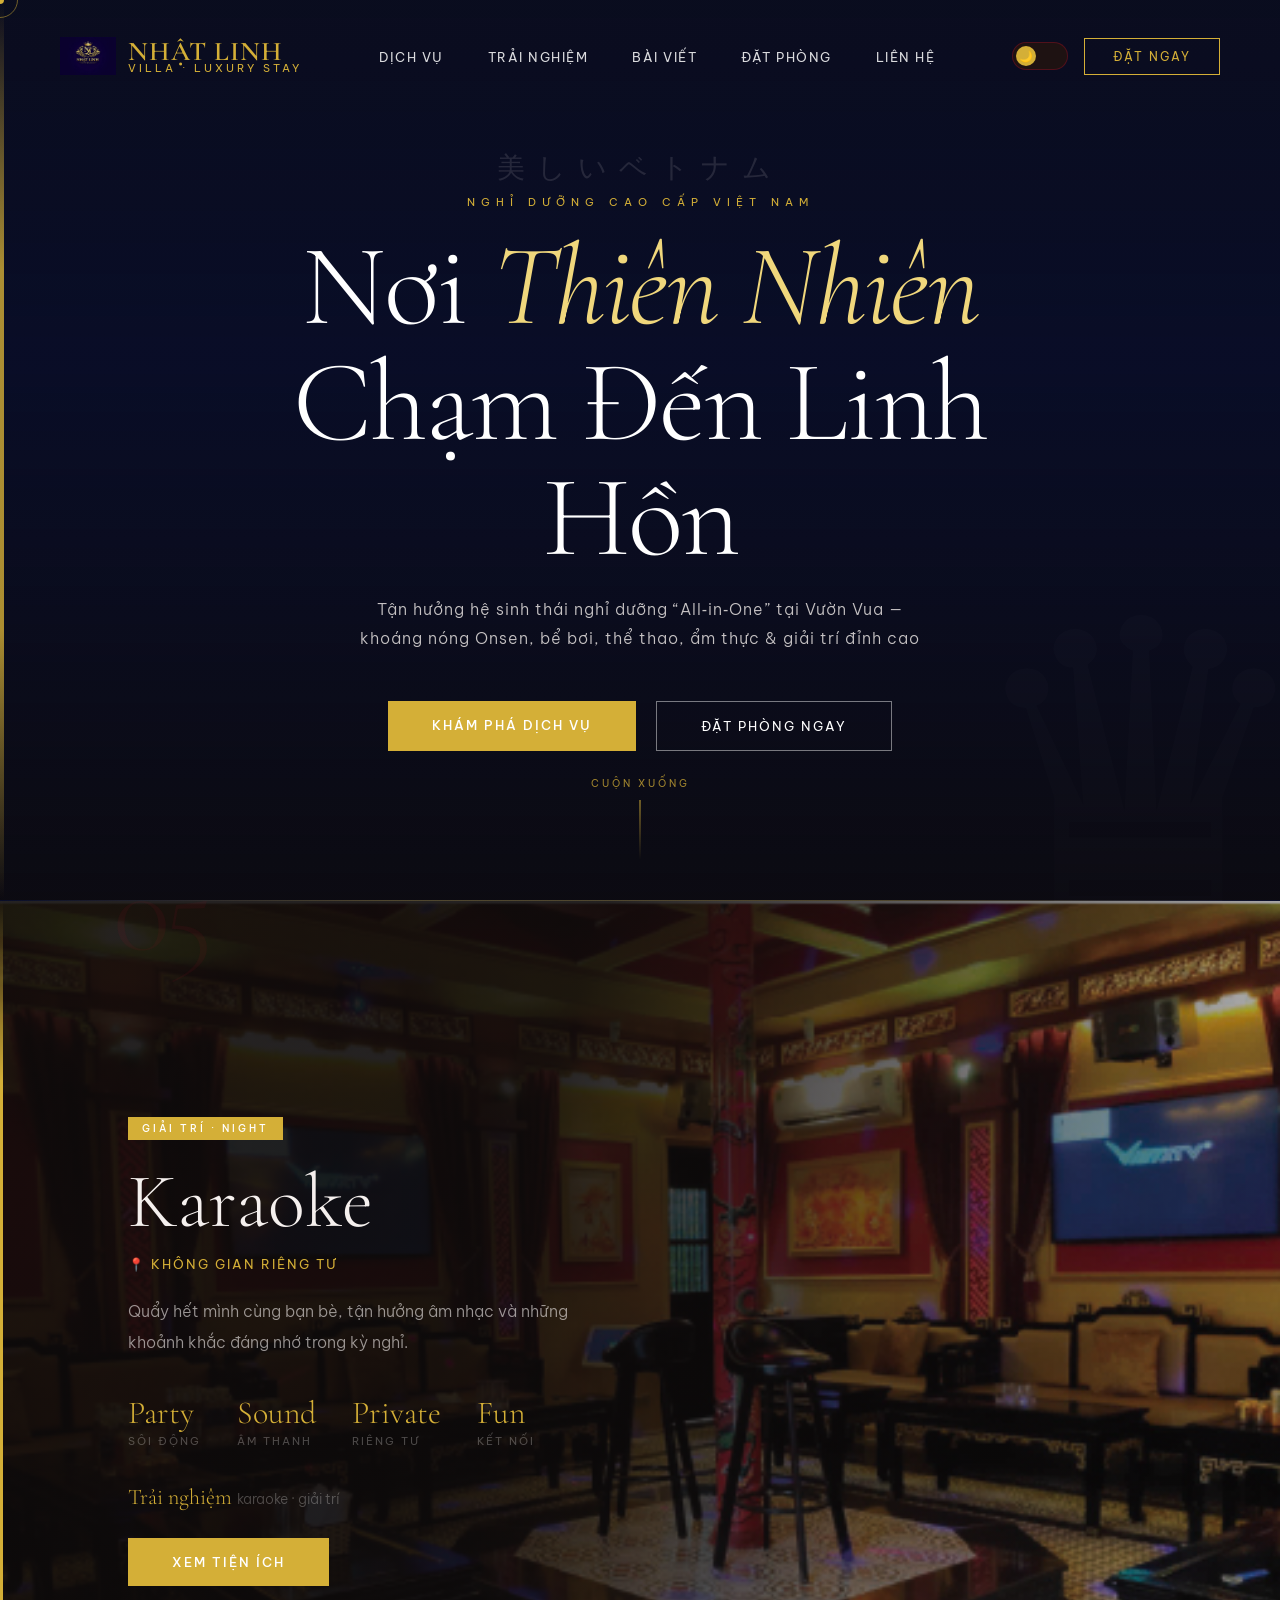
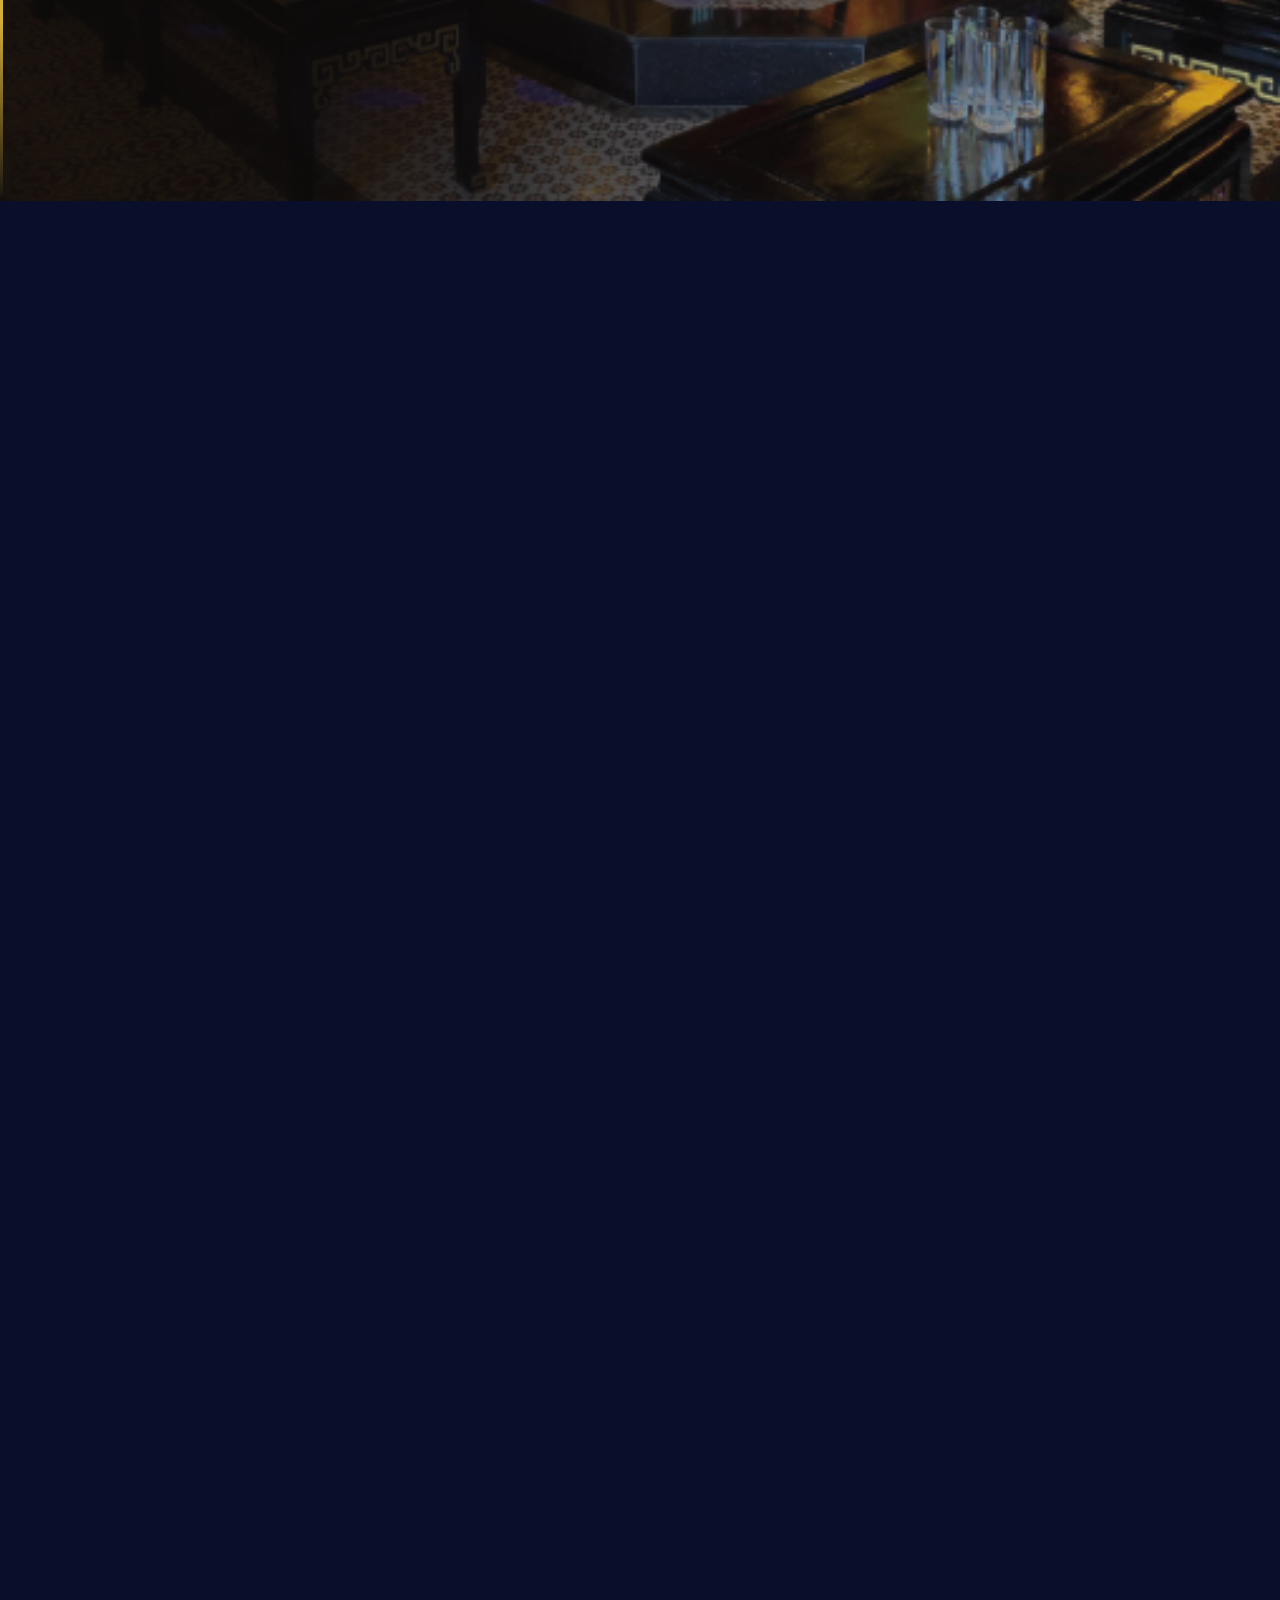
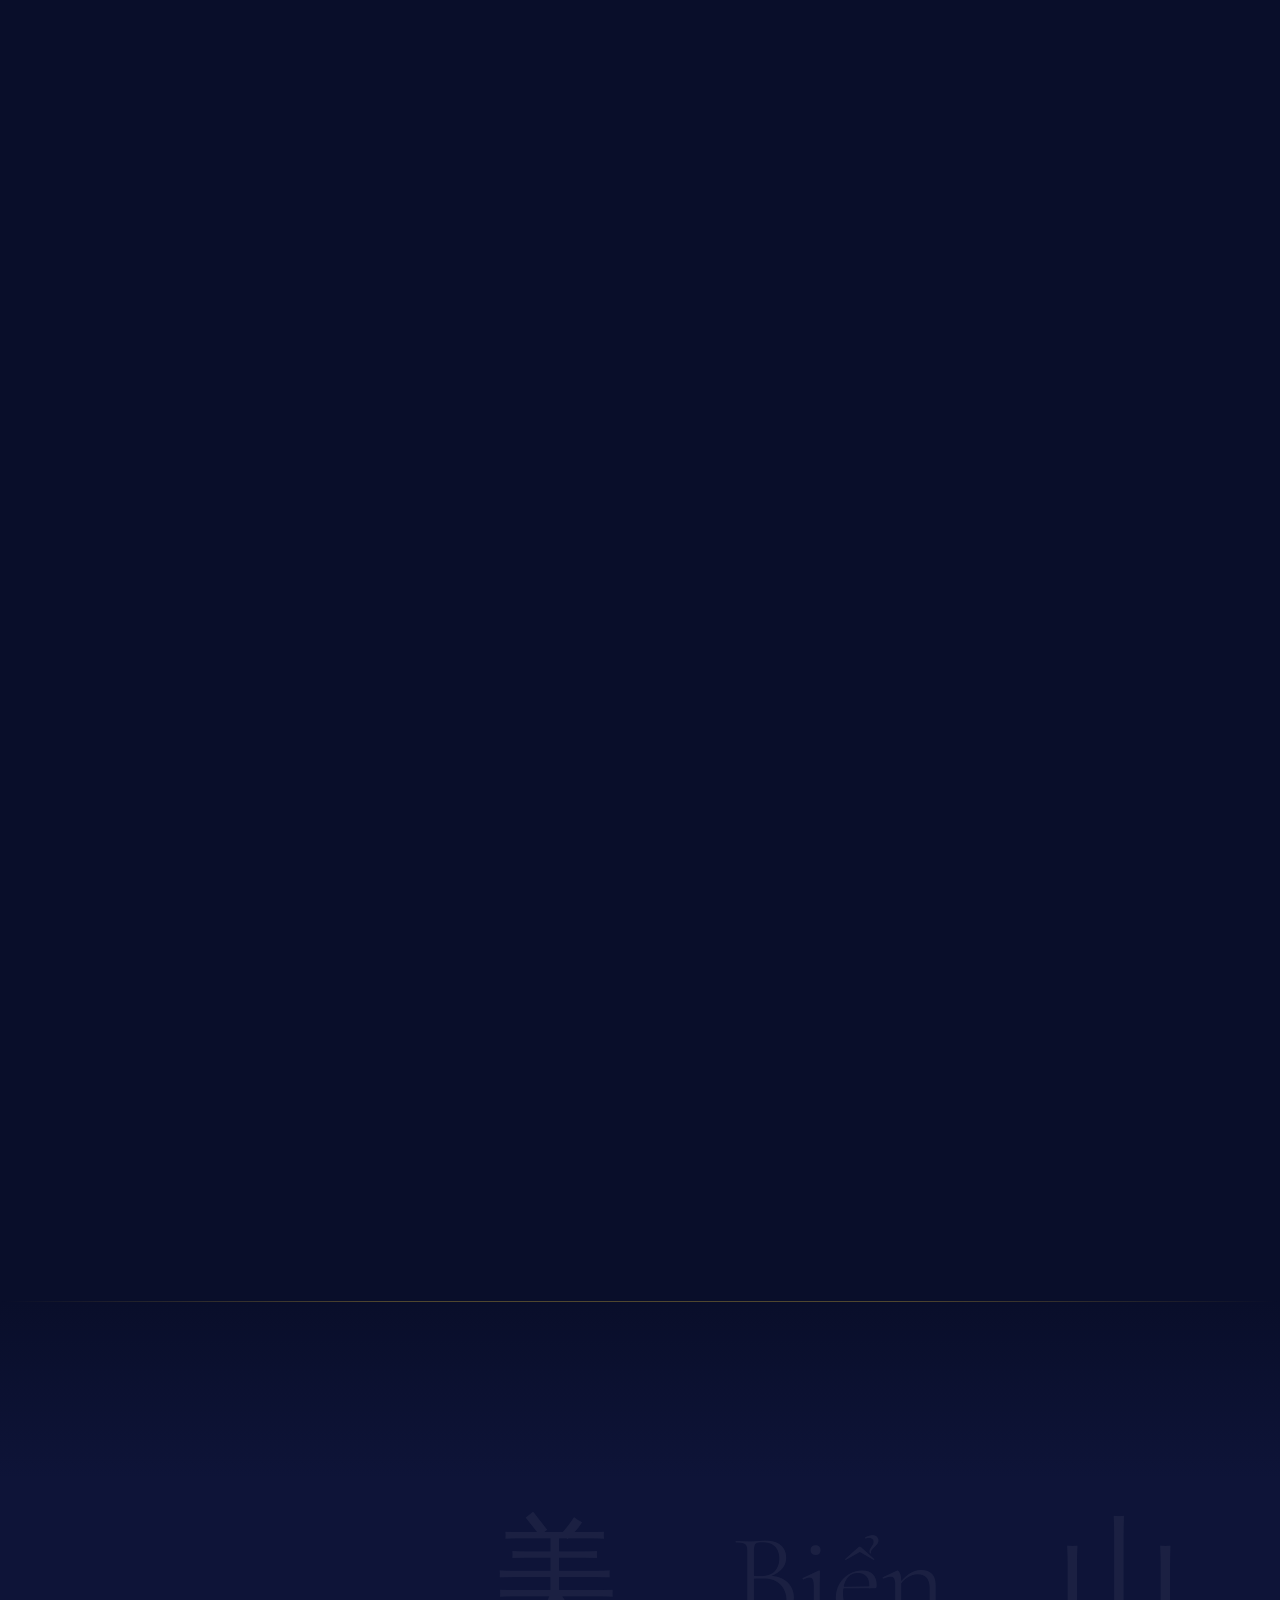
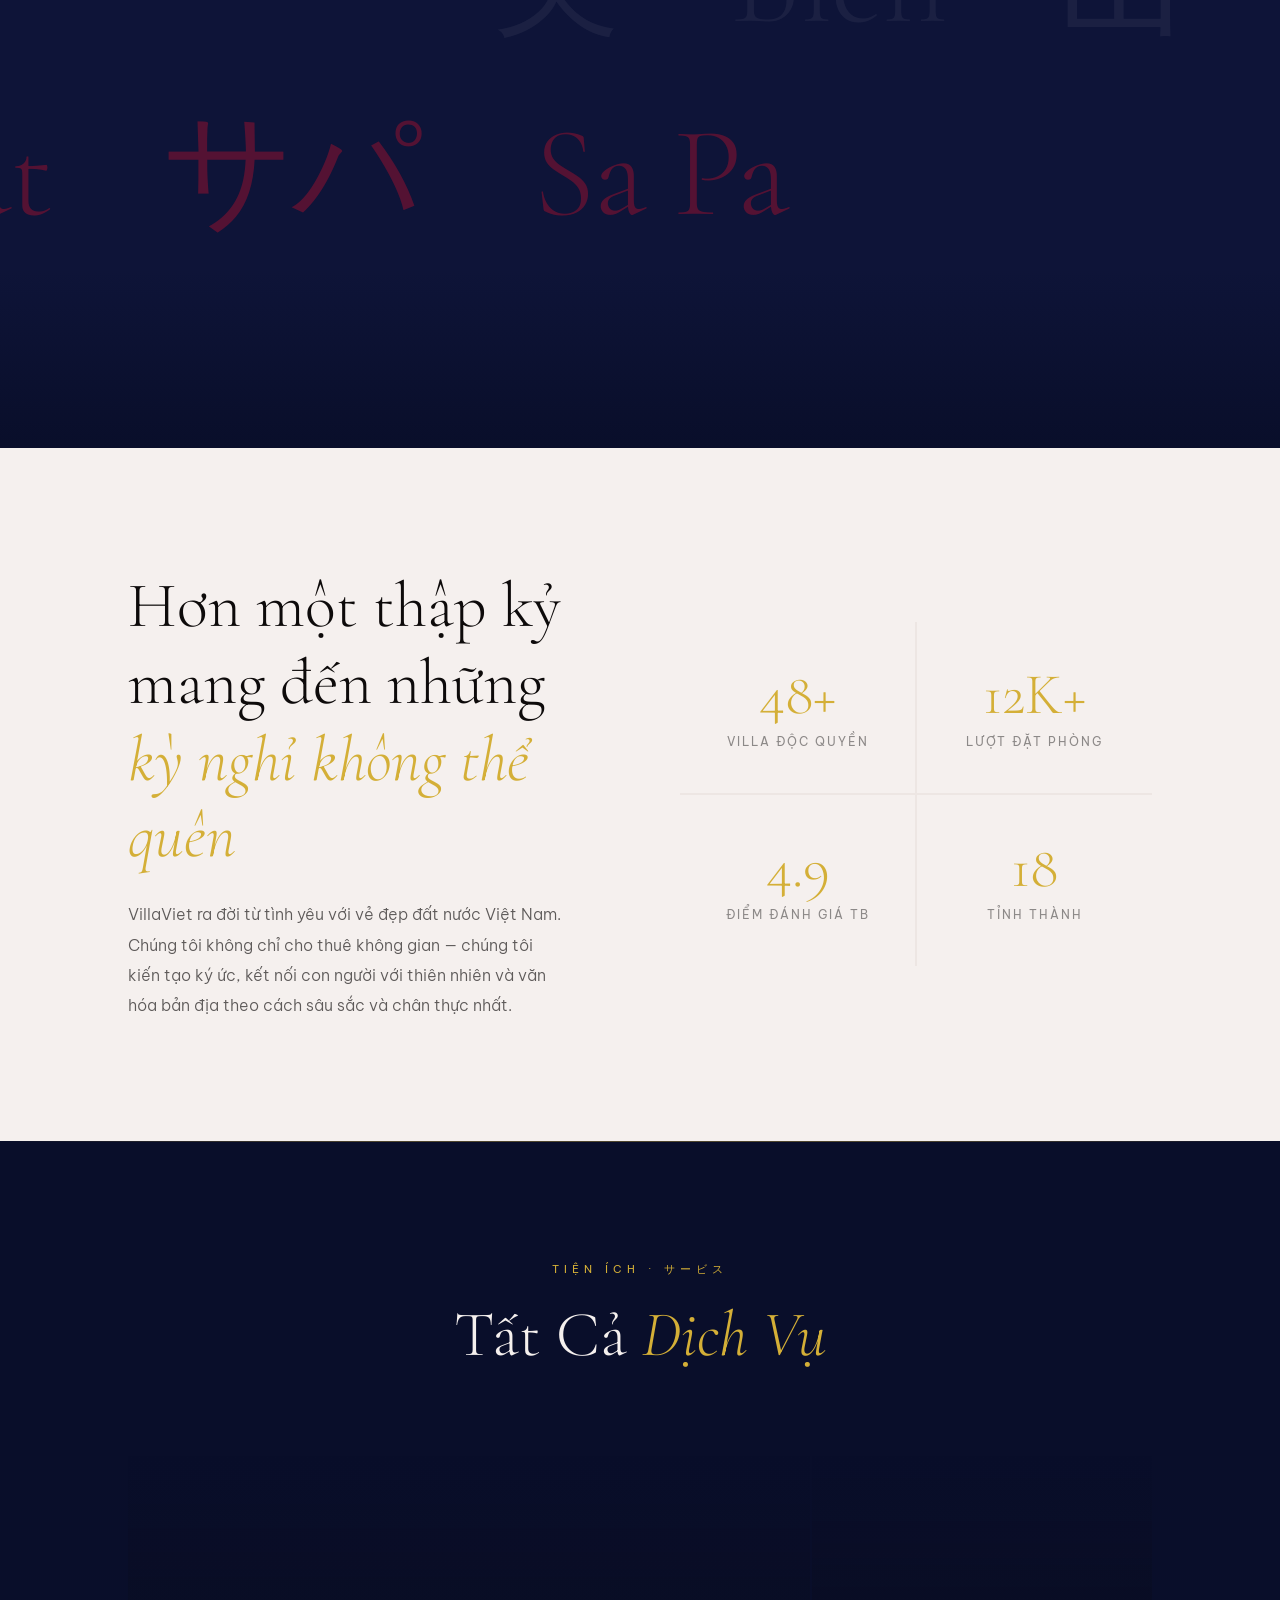
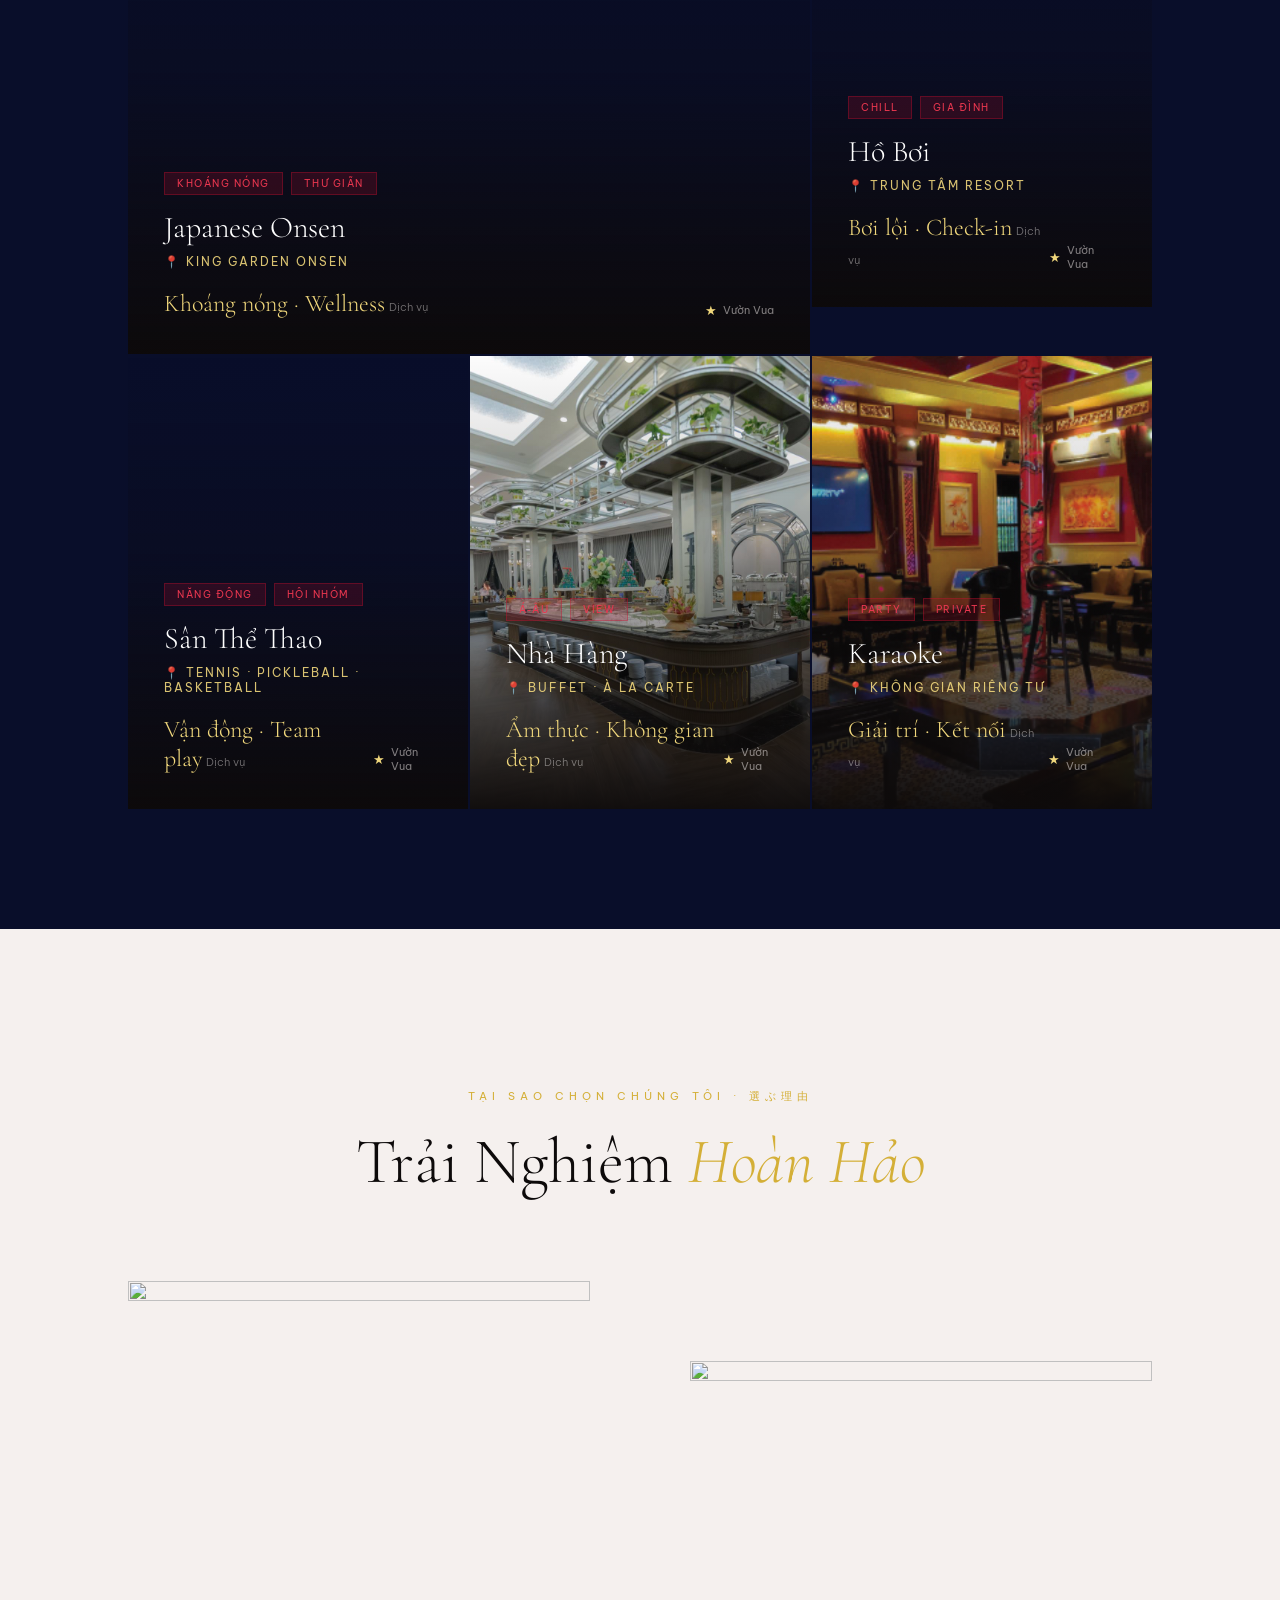
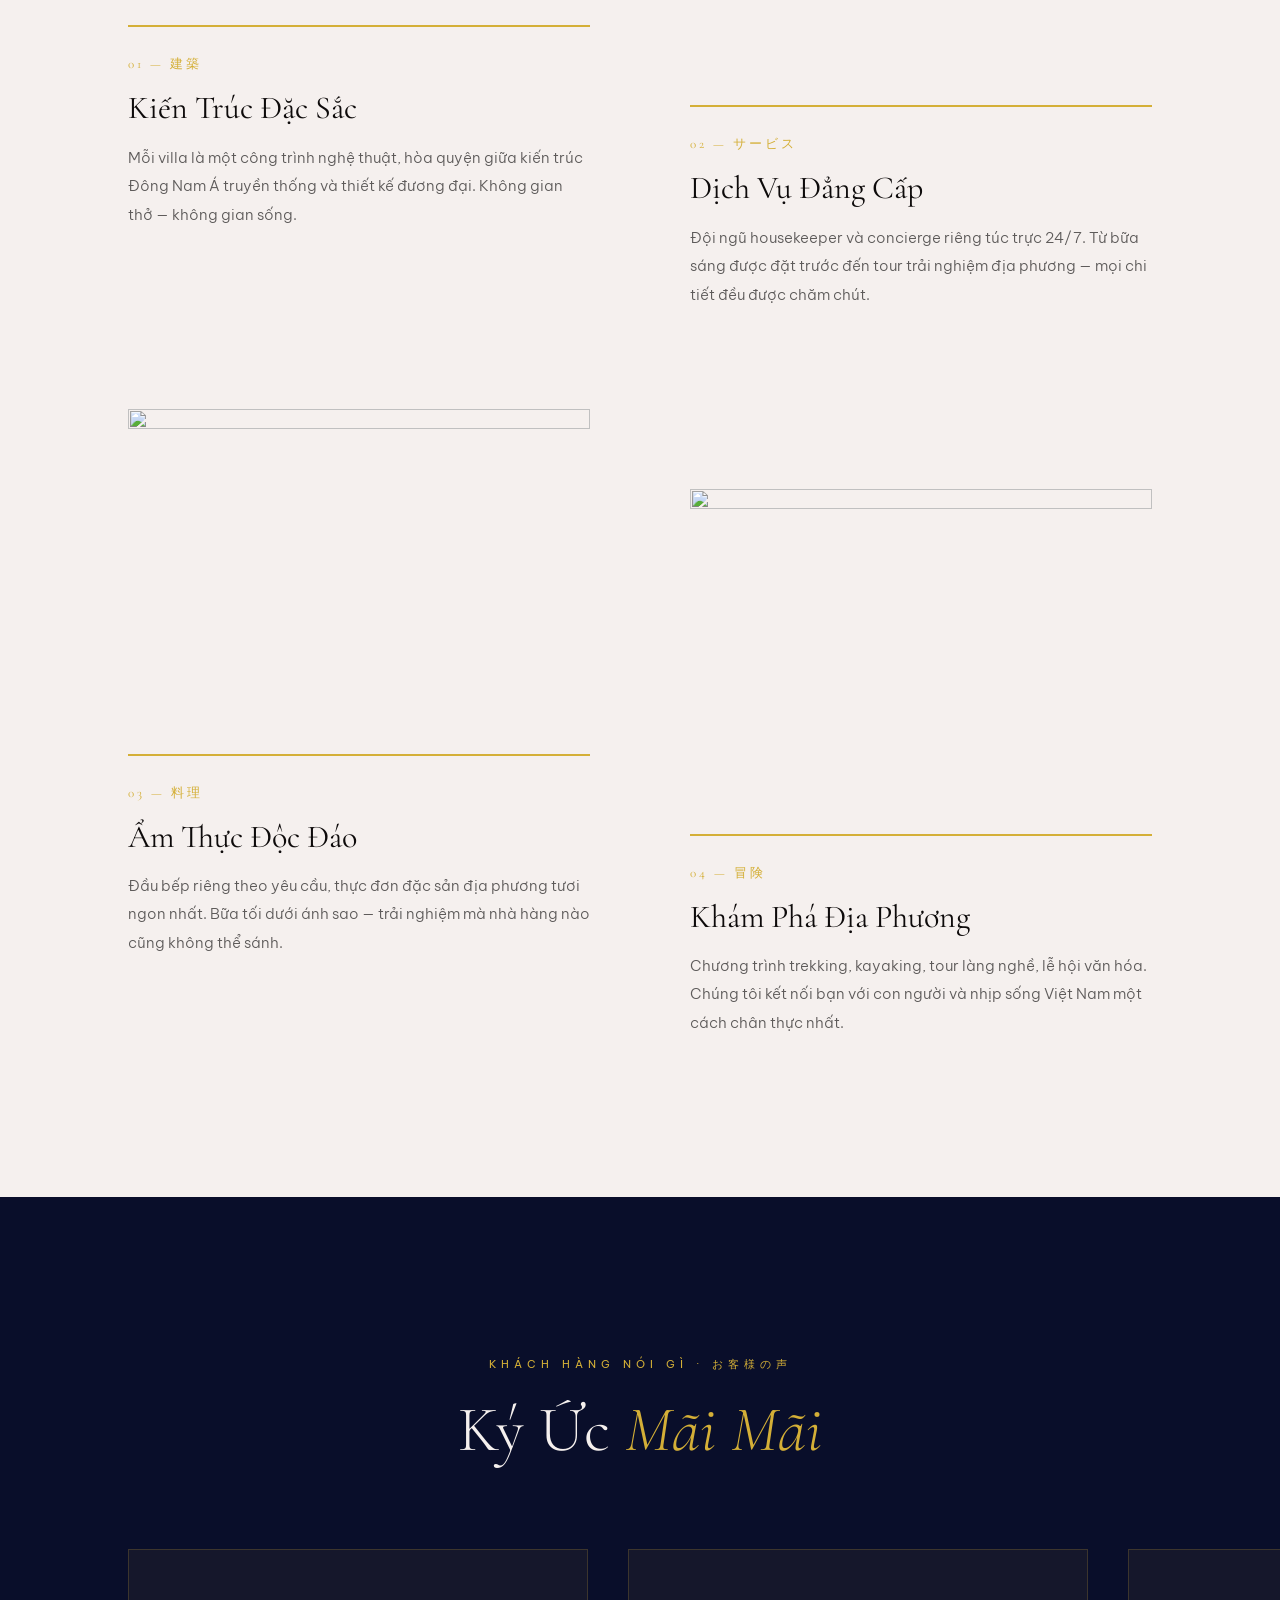
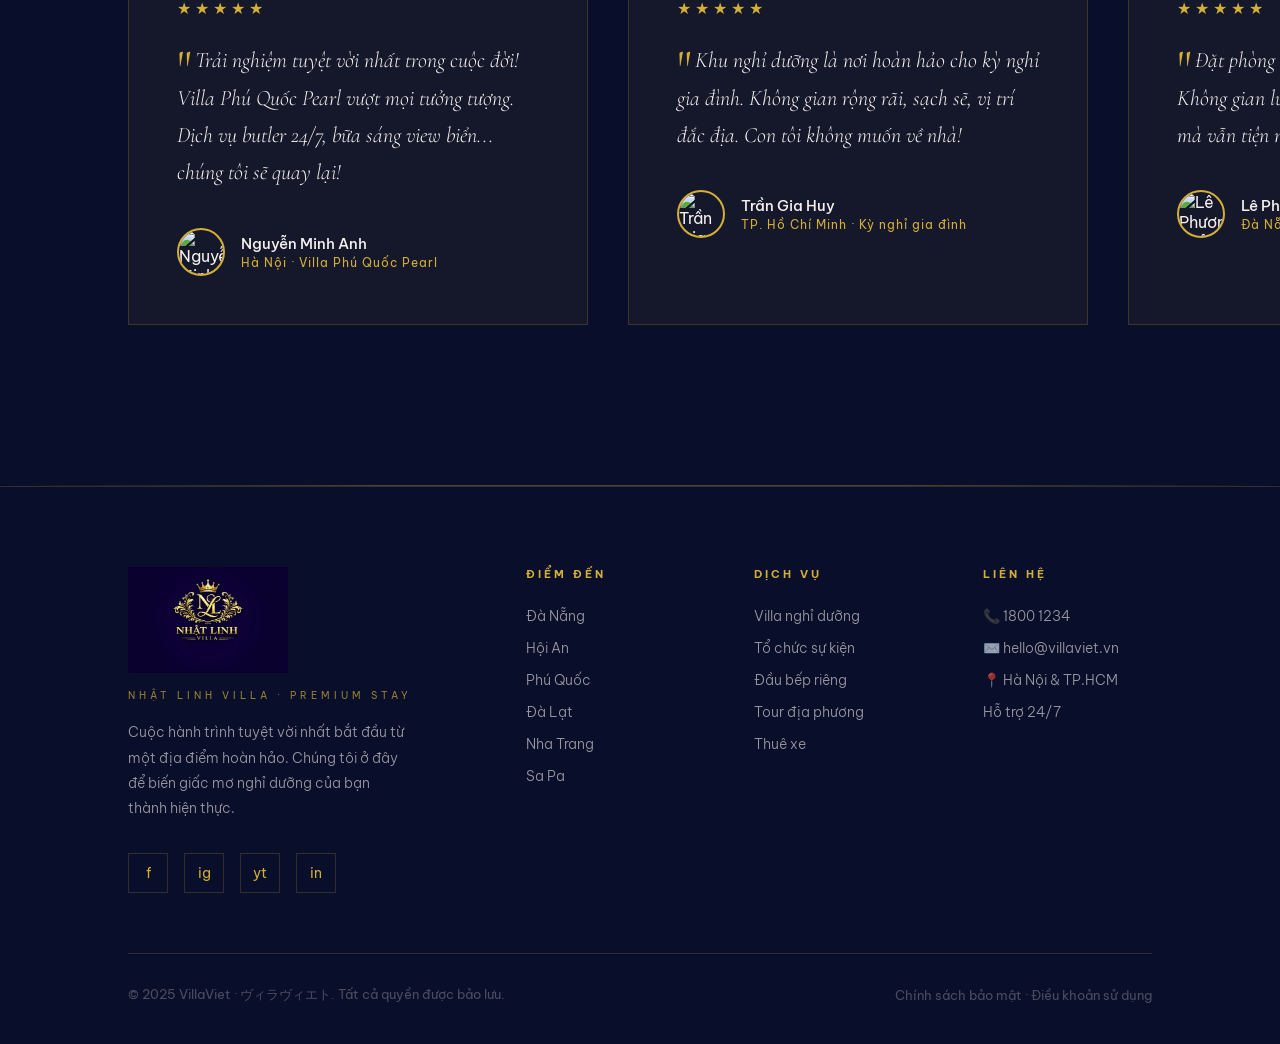
==== commit 263c2a76: "added blog html" ====
--- a/index.html
+++ b/index.html
@@ -367,7 +367,7 @@
   <ul class="nav-links">
     <li><a href="#services">Dịch vụ</a></li>
     <li><a href="#experience">Trải nghiệm</a></li>
-    <li><a href="forum.html">Cộng đồng</a></li>
+    <li><a href="blog.html">Bài viết</a></li>
     <li><a href="booking.html">Đặt phòng</a></li>
     <li><a href="#contact">Liên hệ</a></li>
   </ul>
